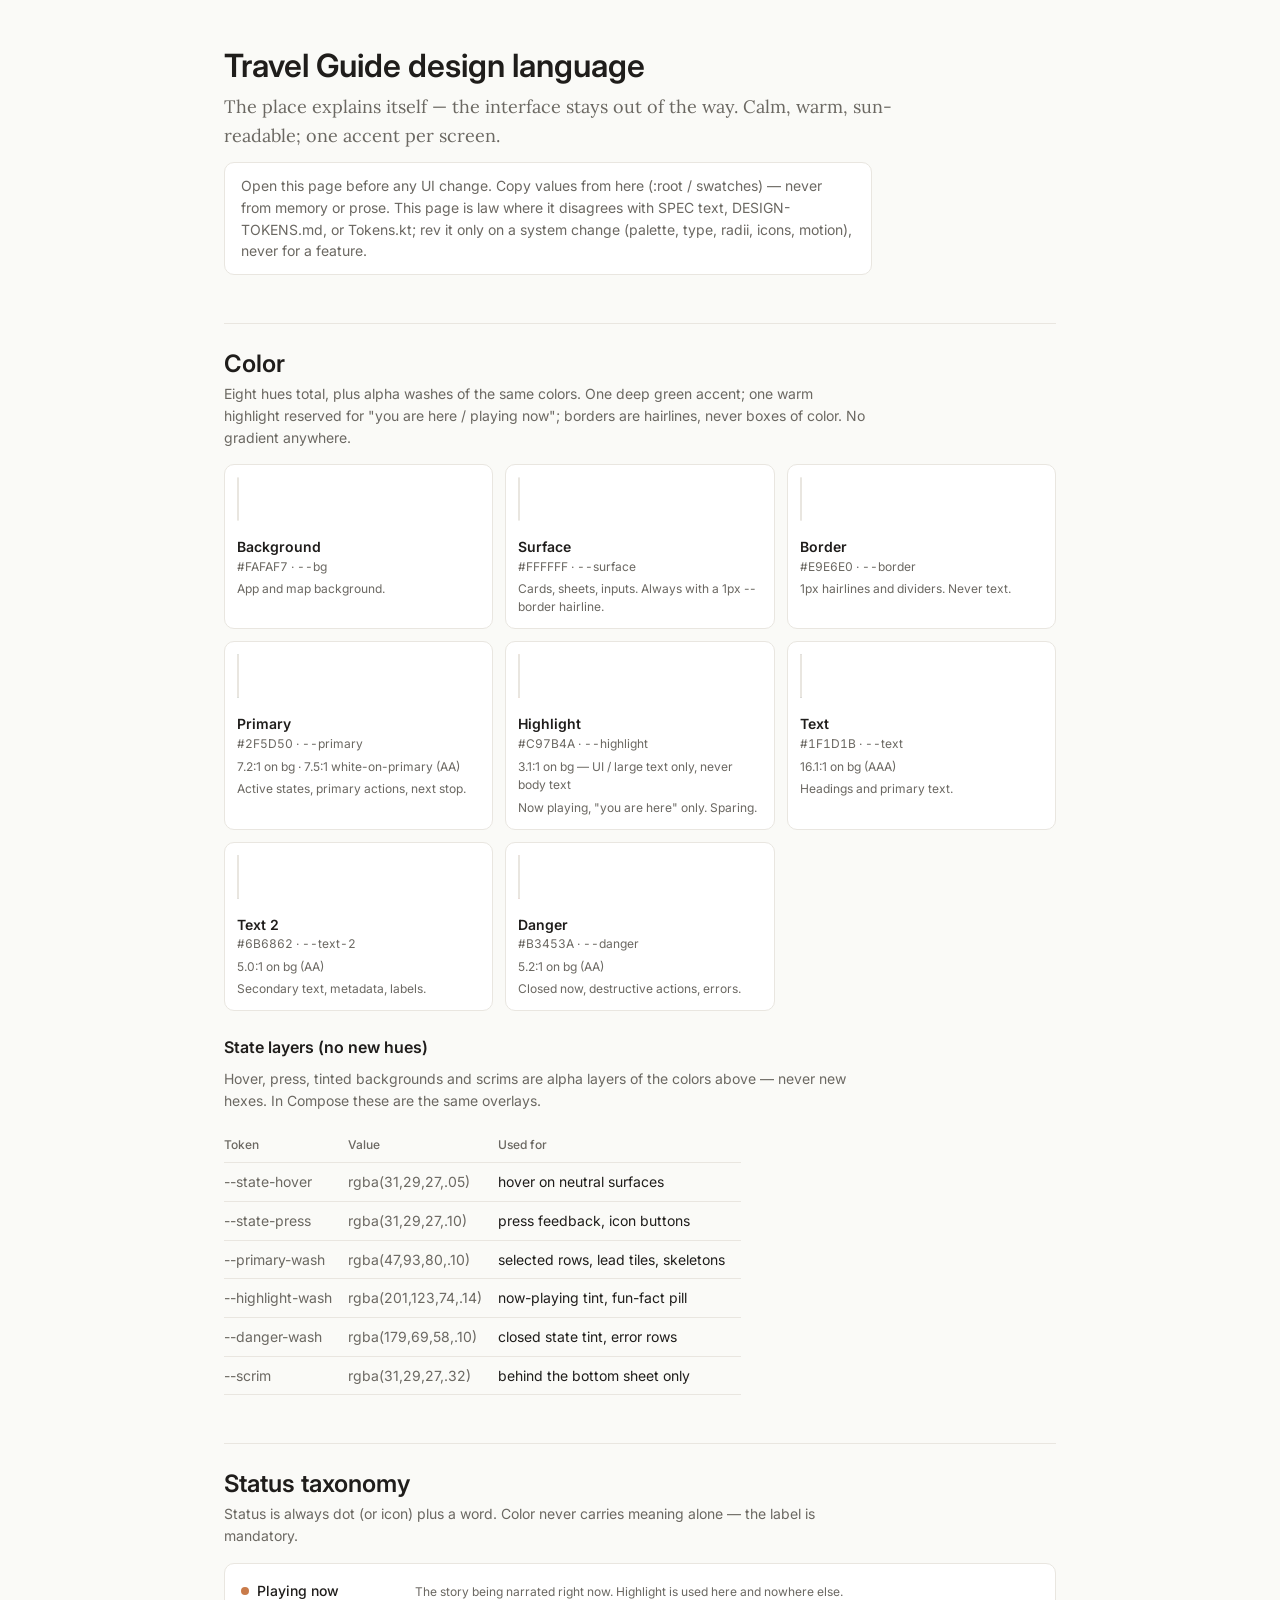
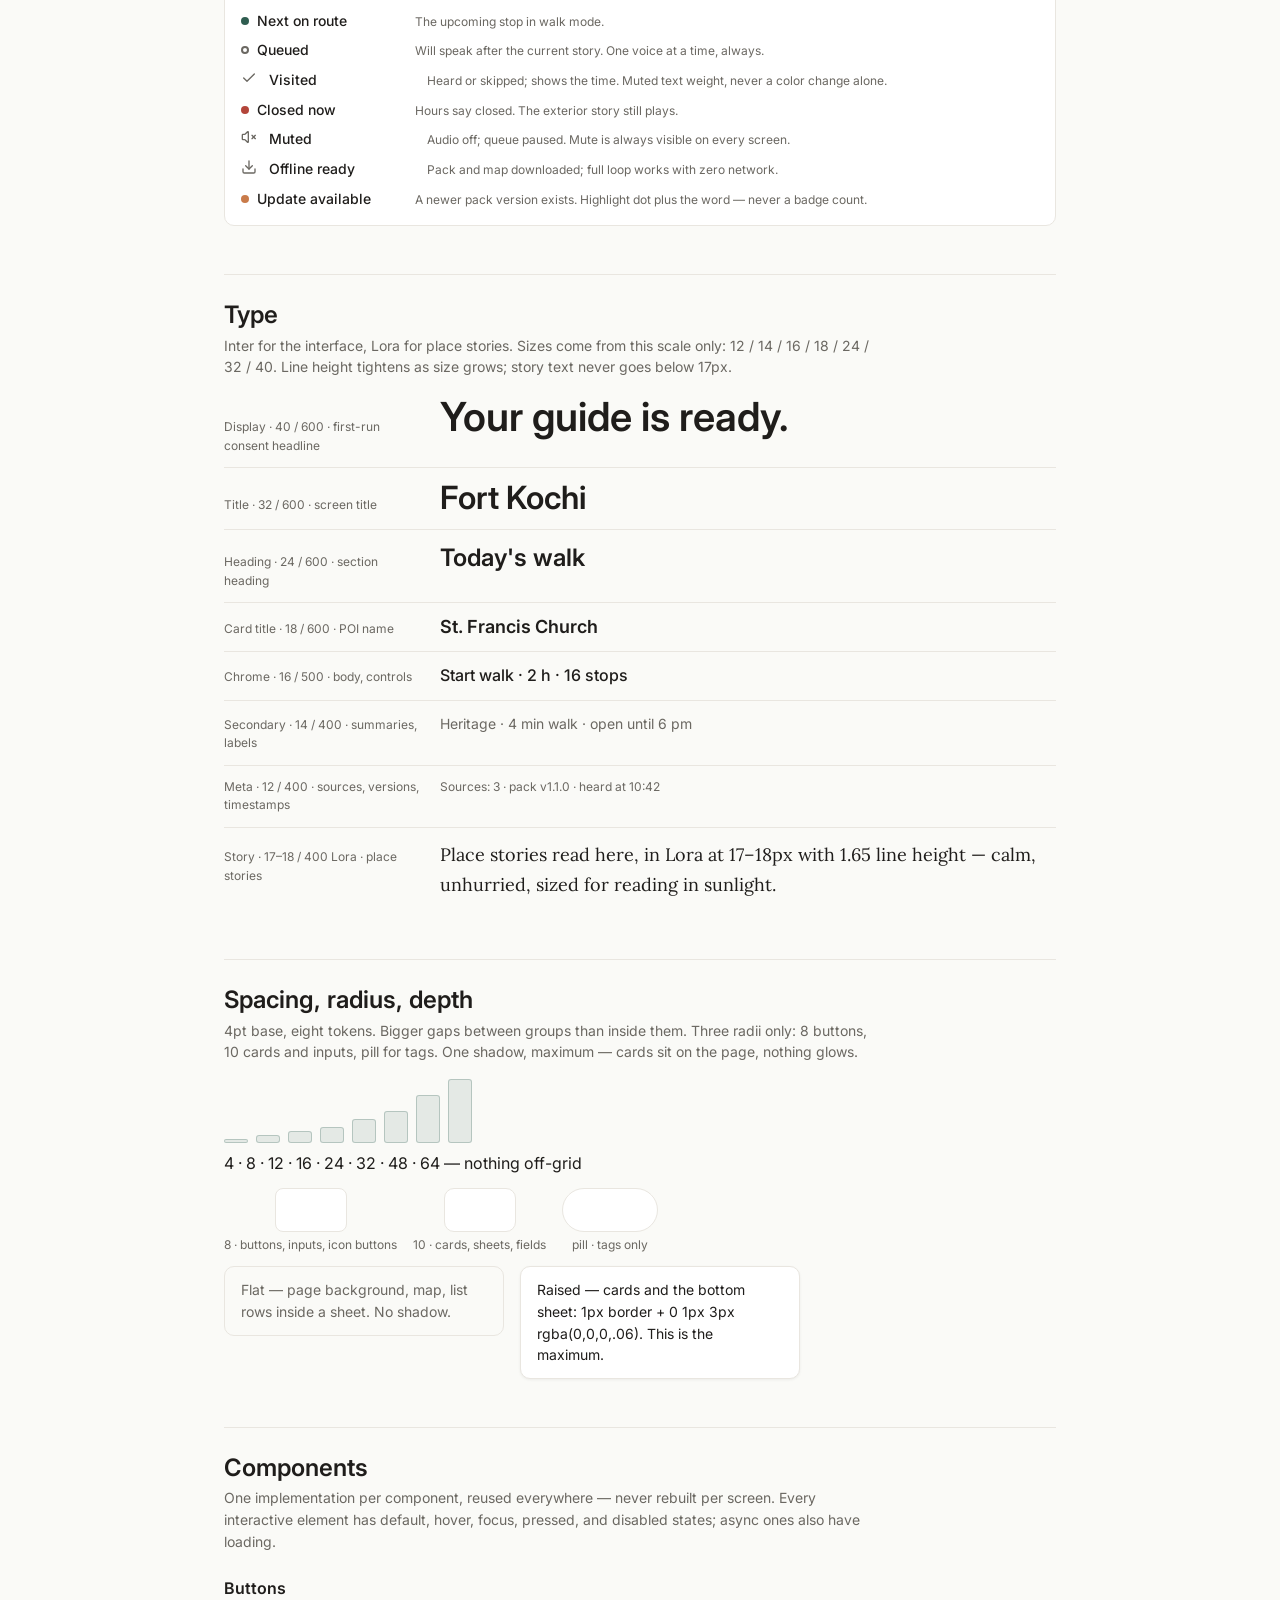
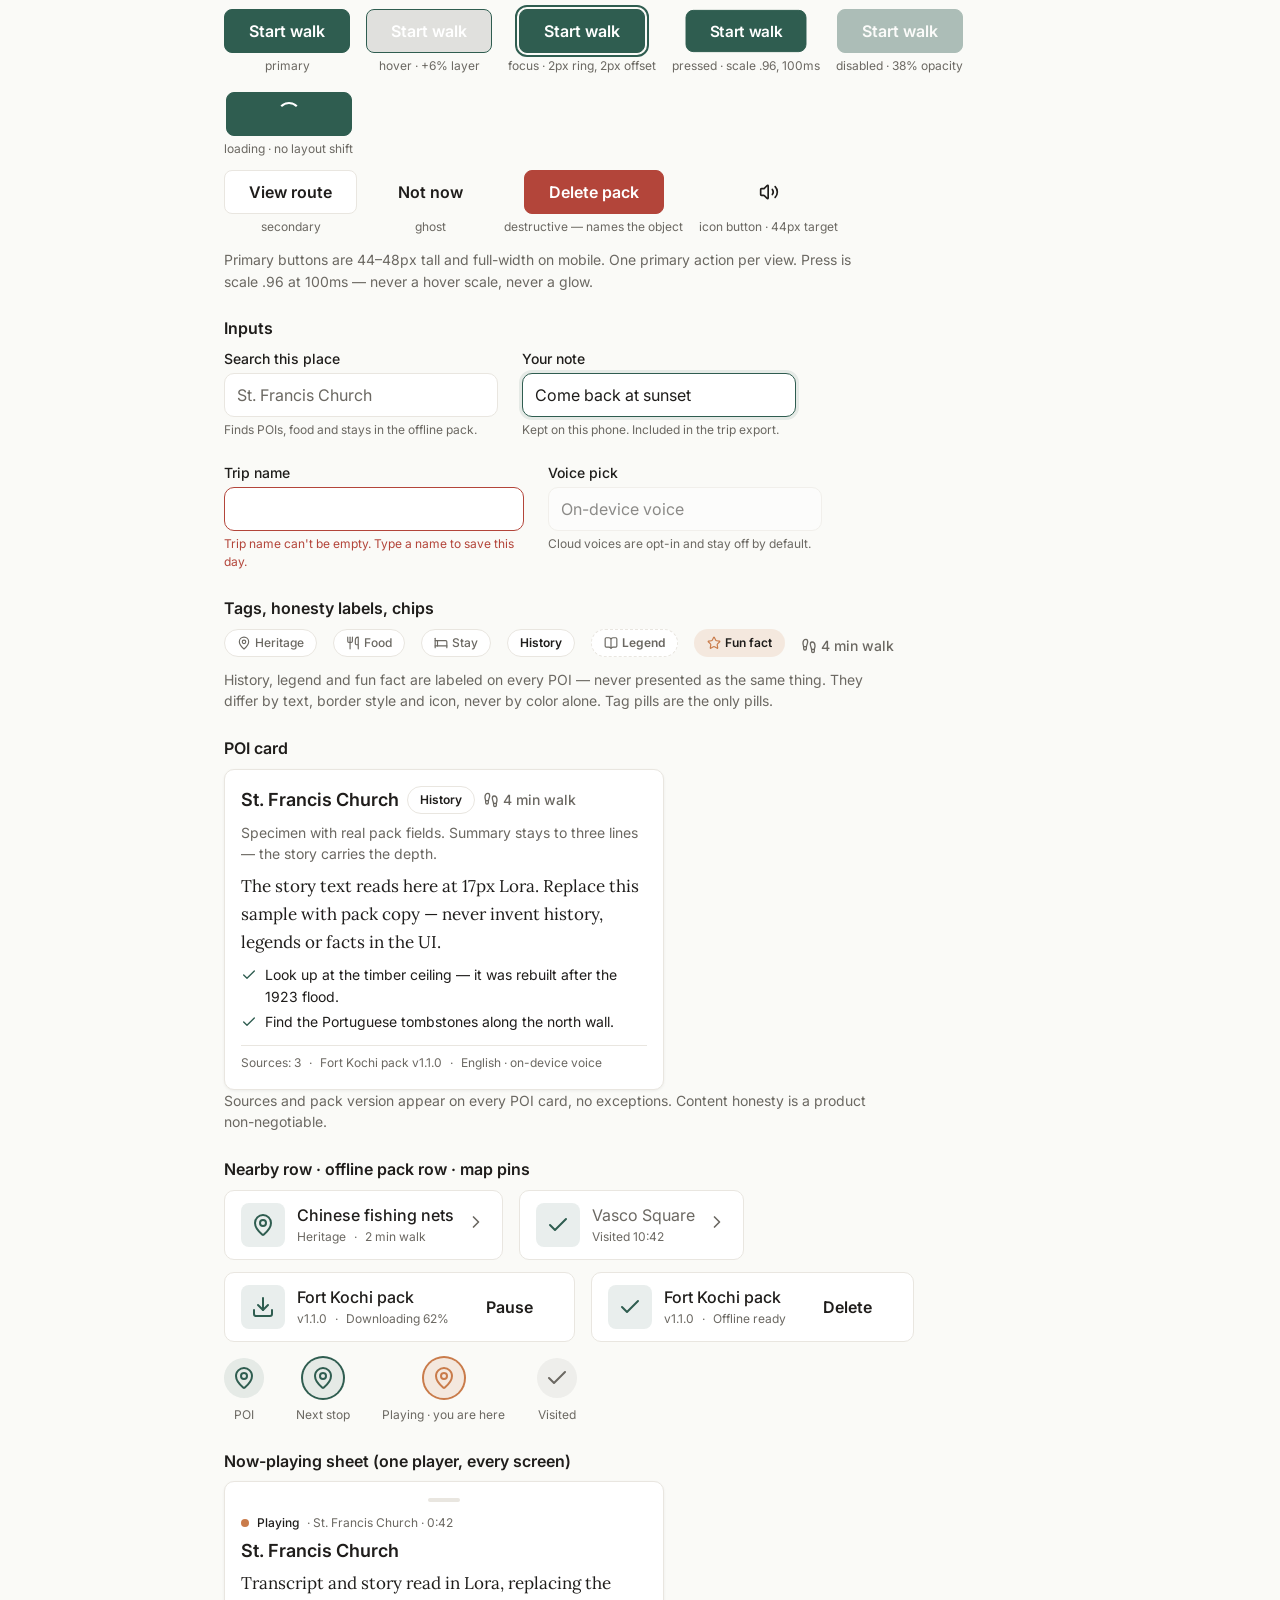
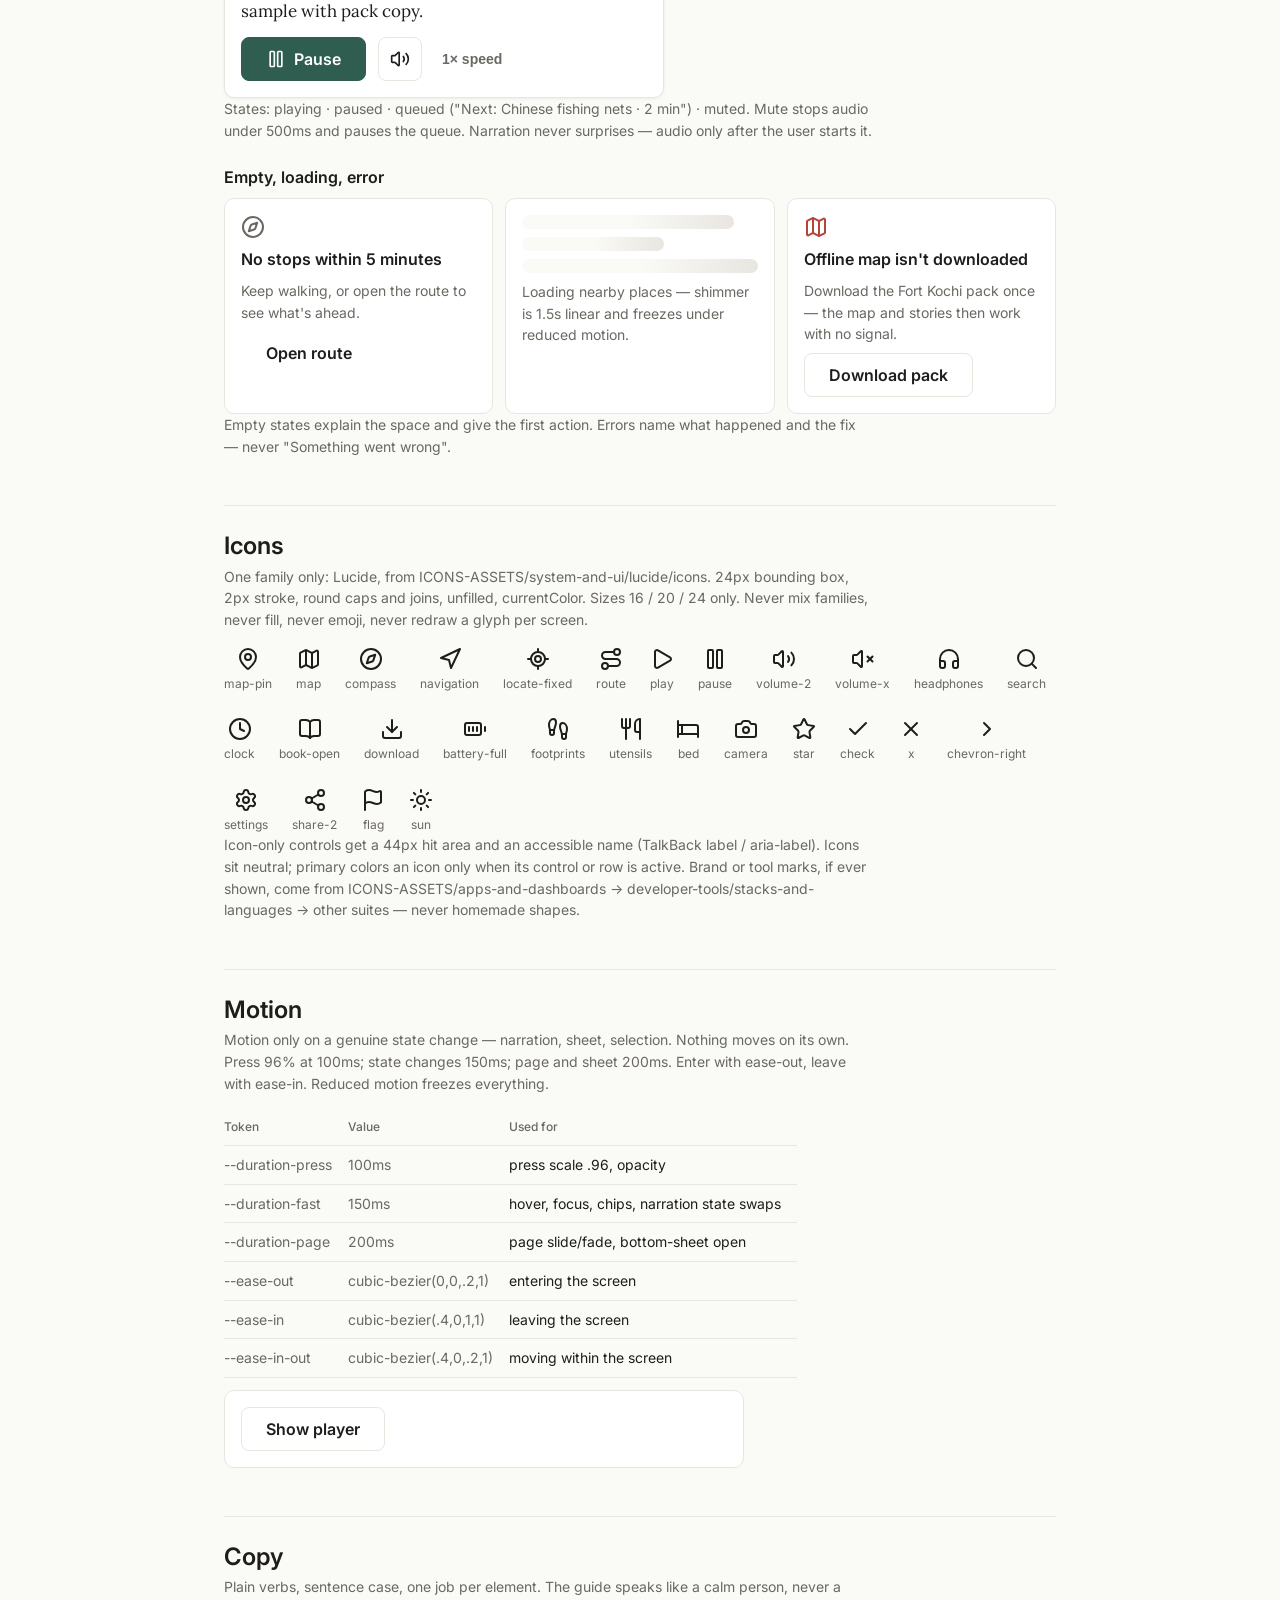
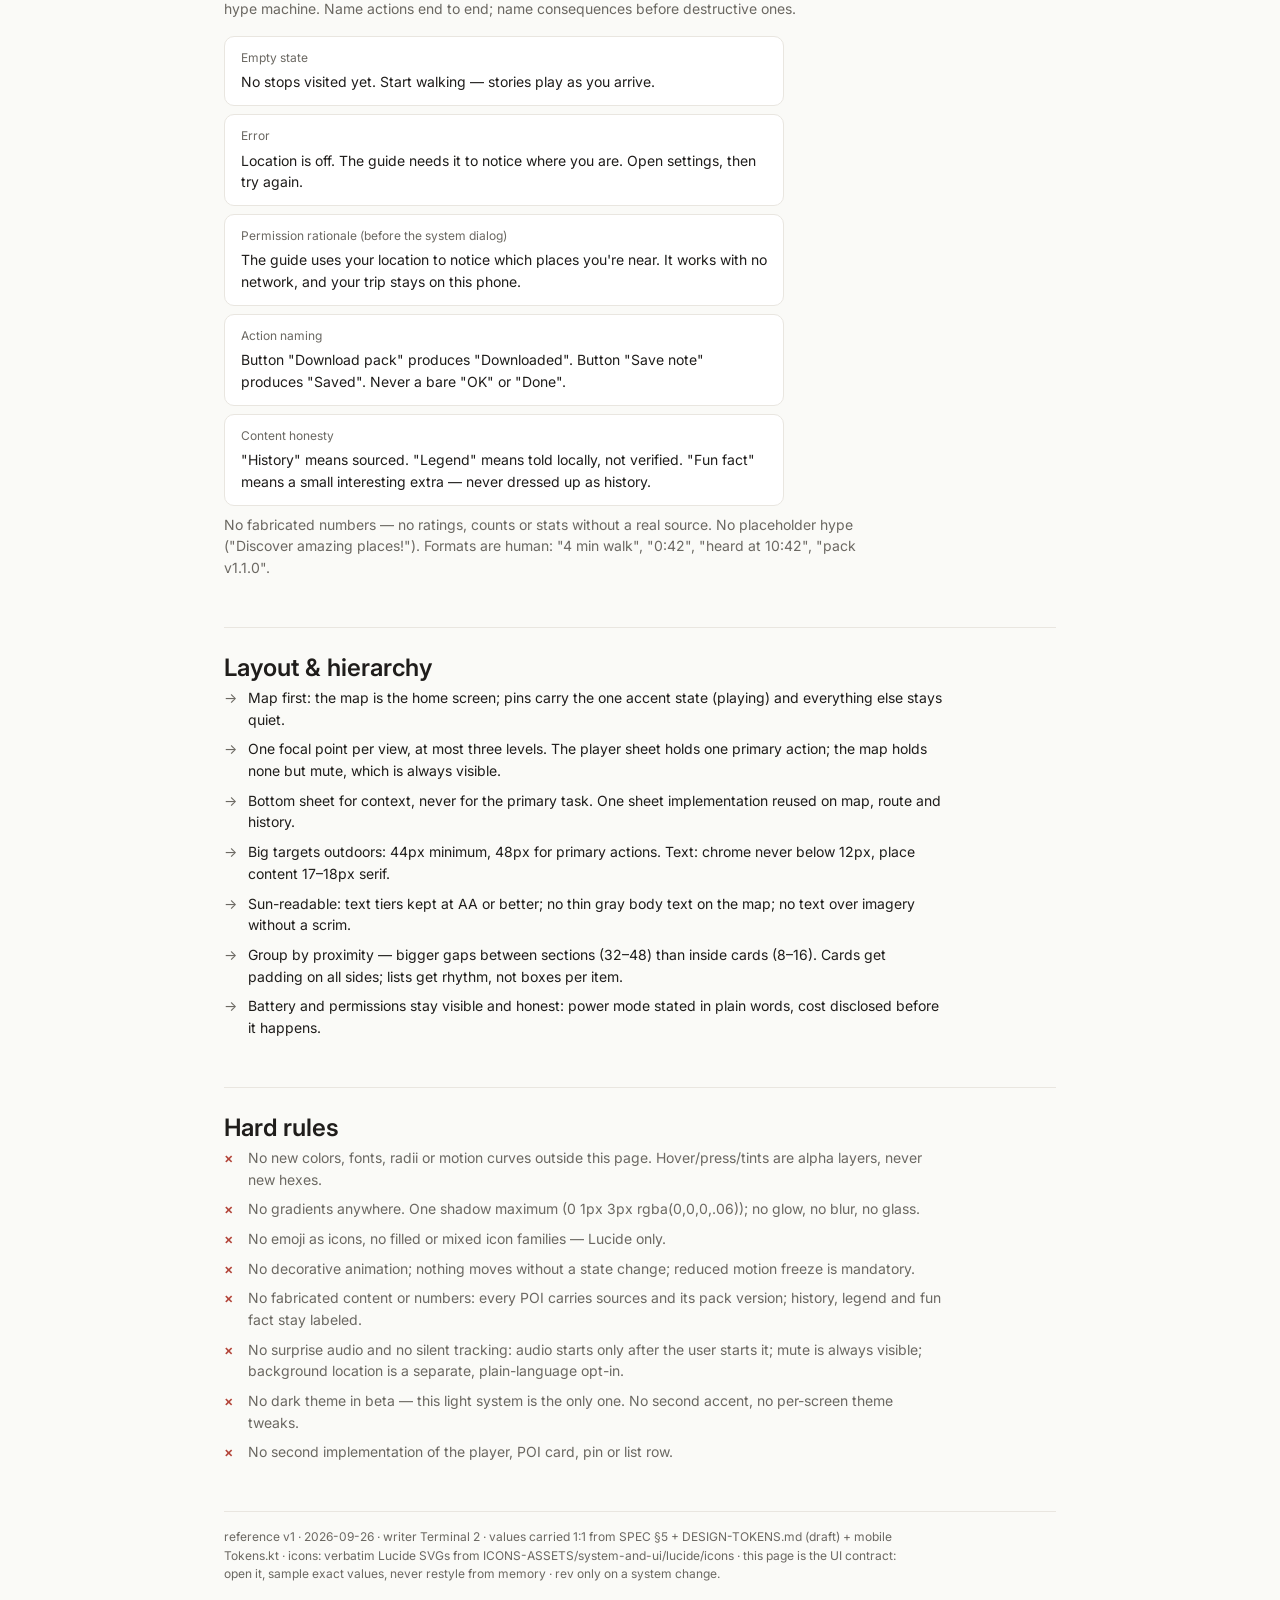
==== design-reference/reference.html @ 9c8193e1 "feat: standalone repo — build wired, MapLibre crash fixed, engine→UI wiring Moved out of PROJECT-PLA" ====
<!DOCTYPE html>
<html lang="en">
<head>
  <meta charset="UTF-8" />
  <meta name="viewport" content="width=device-width, initial-scale=1.0" />
  <title>Travel Guide — design language reference</title>
  <link rel="preconnect" href="https://fonts.googleapis.com" />
  <link rel="preconnect" href="https://fonts.gstatic.com" crossorigin />
  <link href="https://fonts.googleapis.com/css2?family=Inter:wght@400;500;600&family=Lora:wght@400;500&display=swap" rel="stylesheet" />
  <style>
    :root {
      /* Color — the only hues in the product */
      --bg: #FAFAF7;
      --surface: #FFFFFF;
      --border: #E9E6E0;
      --primary: #2F5D50;
      --highlight: #C97B4A;
      --text: #1F1D1B;
      --text-2: #6B6862;
      --danger: #B3453A;

      /* Alpha state layers — no new hues, ever */
      --primary-wash: rgba(47, 93, 80, 0.10);
      --highlight-wash: rgba(201, 123, 74, 0.14);
      --danger-wash: rgba(179, 69, 58, 0.10);
      --state-hover: rgba(31, 29, 27, 0.05);
      --state-press: rgba(31, 29, 27, 0.10);
      --scrim: rgba(31, 29, 27, 0.32);
      --focus: #2F5D50;

      /* Radius — three values only */
      --radius-button: 8px;
      --radius-card: 10px;
      --radius-pill: 999px;

      /* Depth — one shadow, maximum */
      --shadow-card: 0 1px 3px rgba(0, 0, 0, 0.06);

      /* Spacing — 4pt base */
      --space-1: 4px;
      --space-2: 8px;
      --space-3: 12px;
      --space-4: 16px;
      --space-5: 24px;
      --space-6: 32px;
      --space-7: 48px;
      --space-8: 64px;

      /* Motion */
      --duration-press: 100ms;
      --duration-fast: 150ms;
      --duration-page: 200ms;
      --ease-out: cubic-bezier(0, 0, 0.2, 1);
      --ease-in: cubic-bezier(0.4, 0, 1, 1);
      --ease-in-out: cubic-bezier(0.4, 0, 0.2, 1);

      /* Type */
      --font-sans: 'Inter', -apple-system, BlinkMacSystemFont, 'Segoe UI', Roboto, sans-serif;
      --font-serif: 'Lora', 'Source Serif 4', Georgia, serif;
    }

    * { box-sizing: border-box; margin: 0; padding: 0; }

    html { -webkit-font-smoothing: antialiased; text-rendering: optimizeLegibility; }

    body {
      background: var(--bg);
      color: var(--text);
      font-family: var(--font-sans);
      font-size: 16px;
      line-height: 1.55;
    }

    .sheet { max-width: 880px; margin: 0 auto; padding: var(--space-7) var(--space-5) var(--space-8); }

    header.sheet-head { margin-bottom: var(--space-7); }
    header.sheet-head h1 { font-size: 32px; font-weight: 600; line-height: 1.15; margin-bottom: var(--space-2); }
    header.sheet-head .lede { font-family: var(--font-serif); font-size: 18px; line-height: 1.6; color: var(--text-2); max-width: 62ch; margin-bottom: var(--space-3); }
    header.sheet-head .how { font-size: 14px; color: var(--text-2); max-width: 72ch; background: var(--surface); border: 1px solid var(--border); border-radius: var(--radius-card); padding: var(--space-3) var(--space-4); }

    section { margin-bottom: var(--space-7); padding-top: var(--space-5); border-top: 1px solid var(--border); }
    section > h2 { font-size: 24px; font-weight: 600; line-height: 1.3; margin-bottom: var(--space-1); }
    section > p.rule { color: var(--text-2); font-size: 14px; margin-bottom: var(--space-4); max-width: 72ch; }
    section > h3 { font-size: 16px; font-weight: 600; margin: var(--space-5) 0 var(--space-2); }

    .swatches { display: grid; grid-template-columns: repeat(auto-fill, minmax(200px, 1fr)); gap: var(--space-3); }
    .swatch { background: var(--surface); border: 1px solid var(--border); border-radius: var(--radius-card); padding: var(--space-3); }
    .swatch .chip { height: 44px; border-radius: var(--radius-button); margin-bottom: var(--space-2); border: 1px solid var(--border); }
    .swatch .name { font-size: 14px; font-weight: 600; }
    .swatch .hex { font-size: 12px; color: var(--text-2); font-variant-numeric: tabular-nums; }
    .swatch .use { font-size: 12px; color: var(--text-2); line-height: 1.5; margin-top: var(--space-1); }
    .swatch .contrast { font-size: 12px; color: var(--text-2); margin-top: var(--space-1); }

    .taxonomy { display: flex; flex-direction: column; gap: var(--space-2); background: var(--surface); border: 1px solid var(--border); border-radius: var(--radius-card); padding: var(--space-4); }
    .tax { display: flex; align-items: baseline; gap: var(--space-2); font-size: 14px; }
    .tax .label { font-weight: 500; min-width: 150px; }
    .tax .meaning { color: var(--text-2); font-size: 12px; }
    .dot { display: inline-block; width: 8px; height: 8px; border-radius: var(--radius-pill); flex: none; transform: translateY(-1px); }
    .dot.primary { background: var(--primary); }
    .dot.highlight { background: var(--highlight); }
    .dot.muted { background: var(--text-2); }
    .dot.danger { background: var(--danger); }
    .dot.ring { background: transparent; border: 2px solid var(--text-2); width: 8px; height: 8px; }
    .tax .icon { color: var(--text-2); align-self: center; }

    .type-ladder { display: flex; flex-direction: column; gap: var(--space-3); }
    .type-row { display: flex; gap: var(--space-4); align-items: baseline; border-bottom: 1px solid var(--border); padding-bottom: var(--space-3); }
    .type-row:last-child { border-bottom: none; }
    .type-row .tag { font-size: 12px; color: var(--text-2); width: 200px; flex-shrink: 0; }
    .type-row .sample { min-width: 0; }
    .t-40 { font-size: 40px; font-weight: 600; line-height: 1.15; }
    .t-32 { font-size: 32px; font-weight: 600; line-height: 1.15; }
    .t-24 { font-size: 24px; font-weight: 600; line-height: 1.3; }
    .t-18 { font-size: 18px; font-weight: 600; line-height: 1.35; }
    .t-16 { font-size: 16px; font-weight: 500; line-height: 1.45; }
    .t-14 { font-size: 14px; line-height: 1.5; color: var(--text-2); }
    .t-12 { font-size: 12px; line-height: 1.5; color: var(--text-2); }
    .t-story { font-family: var(--font-serif); font-size: 18px; line-height: 1.65; max-width: 60ch; }

    .scale-bar { display: flex; gap: var(--space-2); align-items: flex-end; flex-wrap: wrap; margin-bottom: var(--space-2); }
    .scale-bar .bar { width: 24px; background: var(--primary-wash); border: 1px solid rgba(47, 93, 80, 0.25); border-radius: 3px; }
    .scale-bar .cap { font-size: 12px; color: var(--text-2); }
    .radius-row { display: flex; gap: var(--space-4); flex-wrap: wrap; margin-top: var(--space-3); }
    .radius-demo { display: flex; flex-direction: column; gap: var(--space-1); align-items: center; }
    .radius-demo .box { width: 72px; height: 44px; background: var(--surface); border: 1px solid var(--border); }
    .radius-demo .cap { font-size: 12px; color: var(--text-2); }
    .elev-demo { margin-top: var(--space-3); display: flex; gap: var(--space-4); flex-wrap: wrap; align-items: flex-start; }
    .elev-card { background: var(--surface); border: 1px solid var(--border); border-radius: var(--radius-card); box-shadow: var(--shadow-card); padding: var(--space-3) var(--space-4); font-size: 14px; max-width: 280px; }
    .elev-flat { background: var(--bg); border: 1px solid var(--border); border-radius: var(--radius-card); padding: var(--space-3) var(--space-4); font-size: 14px; max-width: 280px; color: var(--text-2); }

    .state-row { display: flex; flex-wrap: wrap; gap: var(--space-4); align-items: flex-end; margin-bottom: var(--space-3); }
    .state { display: flex; flex-direction: column; gap: var(--space-1); align-items: center; }
    .state .tag { font-size: 12px; color: var(--text-2); }

    .btn {
      display: inline-flex; align-items: center; justify-content: center; gap: var(--space-2);
      min-height: 44px; padding: 0 var(--space-5);
      font-family: var(--font-sans); font-size: 16px; font-weight: 600; line-height: 1;
      color: var(--text); background: var(--surface); border: 1px solid var(--border);
      border-radius: var(--radius-button); cursor: pointer; text-decoration: none;
      transition: background-color var(--duration-fast) var(--ease-out), box-shadow var(--duration-fast) var(--ease-out), transform var(--duration-press) var(--ease-out), opacity var(--duration-fast) var(--ease-out);
    }
    .btn:hover { background: var(--state-hover); }
    .btn:active { transform: scale(0.96); }
    .btn:focus-visible { outline: 2px solid var(--focus); outline-offset: 2px; }
    .btn.primary { background: var(--primary); border-color: var(--primary); color: #FFFFFF; }
    .btn.primary:hover { background: var(--primary); box-shadow: inset 0 0 0 999px rgba(0, 0, 0, 0.06); }
    .btn.danger { background: var(--danger); border-color: var(--danger); color: #FFFFFF; }
    .btn.danger:hover { background: var(--danger); box-shadow: inset 0 0 0 999px rgba(0, 0, 0, 0.06); }
    .btn.ghost { background: transparent; border-color: transparent; color: var(--text); }
    .btn.is-hover { background: var(--state-hover); }
    .btn.primary.is-hover, .btn.danger.is-hover { box-shadow: inset 0 0 0 999px rgba(0, 0, 0, 0.06); }
    .btn.is-pressed { transform: scale(0.96); }
    .btn.is-focus { outline: 2px solid var(--focus); outline-offset: 2px; }
    .btn.is-disabled { opacity: 0.38; cursor: not-allowed; }
    .btn.loading { color: transparent; position: relative; pointer-events: none; }
    .btn.loading::after { content: ""; position: absolute; width: 20px; height: 20px; border: 2px solid transparent; border-top-color: currentColor; border-radius: 50%; animation: spin 0.8s linear infinite; color: #FFFFFF; }
    .btn.secondary.loading::after { color: var(--primary); }
    .icon-btn {
      width: 44px; height: 44px; display: inline-flex; align-items: center; justify-content: center;
      background: var(--surface); border: 1px solid var(--border); border-radius: var(--radius-button);
      color: var(--text); cursor: pointer;
      transition: background-color var(--duration-fast) var(--ease-out), transform var(--duration-press) var(--ease-out);
    }
    .icon-btn:hover { background: var(--state-hover); }
    .icon-btn:active { transform: scale(0.96); }
    .icon-btn:focus-visible { outline: 2px solid var(--focus); outline-offset: 2px; }
    .icon-btn.plain { border-color: transparent; background: transparent; }
    .icon-btn.plain:hover { background: var(--state-hover); }

    .icon { width: 20px; height: 20px; fill: none; stroke: currentColor; stroke-width: 2; stroke-linecap: round; stroke-linejoin: round; flex: none; }
    .icon-16 { width: 16px; height: 16px; }
    .icon-24 { width: 24px; height: 24px; }

    .fields { display: flex; flex-wrap: wrap; gap: var(--space-5); }
    .field { display: flex; flex-direction: column; gap: var(--space-1); max-width: 300px; }
    .field label { font-size: 14px; font-weight: 500; line-height: 1.4; }
    .field input {
      min-height: 44px; padding: 0 var(--space-3);
      font-family: var(--font-sans); font-size: 16px; color: var(--text);
      background: var(--surface); border: 1px solid var(--border); border-radius: var(--radius-card);
      transition: border-color var(--duration-fast) var(--ease-out), box-shadow var(--duration-fast) var(--ease-out);
    }
    .field input::placeholder { color: var(--text-2); }
    .field input:focus-visible, .field.is-focus input { border-color: var(--primary); box-shadow: 0 0 0 3px var(--primary-wash); outline: none; }
    .field .help { font-size: 12px; color: var(--text-2); }
    .field.is-error input { border-color: var(--danger); }
    .field.is-error .help { color: var(--danger); }
    .field.is-disabled input { opacity: 0.5; }

    .pill {
      display: inline-flex; align-items: center; gap: var(--space-1);
      min-height: 28px; padding: var(--space-1) var(--space-3);
      font-size: 12px; font-weight: 600; line-height: 1;
      color: var(--text); background: var(--surface);
      border: 1px solid var(--border); border-radius: var(--radius-pill);
    }
    .pill .icon { width: 14px; height: 14px; }
    .pill.legend { border-style: dashed; color: var(--text-2); }
    .pill.fact { background: var(--highlight-wash); border-color: transparent; }
    .pill.fact .icon { color: var(--highlight); }
    .pill.cat { font-weight: 500; color: var(--text-2); }
    .pill.status { border-color: transparent; background: var(--bg); }

    .chip { display: inline-flex; align-items: center; gap: var(--space-1); font-size: 14px; font-weight: 500; color: var(--text-2); }
    .chip .icon { color: var(--text-2); }

    .poi-card { background: var(--surface); border: 1px solid var(--border); border-radius: var(--radius-card); box-shadow: var(--shadow-card); padding: var(--space-4); max-width: 440px; }
    .poi-card .head { display: flex; flex-wrap: wrap; align-items: center; gap: var(--space-2); margin-bottom: var(--space-2); }
    .poi-card h4 { font-size: 18px; font-weight: 600; line-height: 1.35; }
    .poi-card .summary { font-size: 14px; line-height: 1.5; color: var(--text-2); margin-bottom: var(--space-2); }
    .poi-card .story { font-family: var(--font-serif); font-size: 17px; line-height: 1.65; margin-bottom: var(--space-2); }
    .poi-card .see { list-style: none; display: flex; flex-direction: column; gap: var(--space-1); margin-bottom: var(--space-3); }
    .poi-card .see li { display: flex; gap: var(--space-2); font-size: 14px; align-items: baseline; }
    .poi-card .see .icon { color: var(--primary); align-self: flex-start; transform: translateY(3px); }
    .poi-card .sources { display: flex; flex-wrap: wrap; gap: var(--space-2); align-items: center; font-size: 12px; color: var(--text-2); border-top: 1px solid var(--border); padding-top: var(--space-2); }

    .row { display: flex; align-items: center; gap: var(--space-3); background: var(--surface); border: 1px solid var(--border); border-radius: var(--radius-card); padding: var(--space-3) var(--space-4); max-width: 440px; }
    .row .lead { width: 44px; height: 44px; border-radius: var(--radius-button); background: var(--primary-wash); color: var(--primary); display: flex; align-items: center; justify-content: center; flex: none; }
    .row .grow { flex: 1; min-width: 0; }
    .row .name { font-size: 16px; font-weight: 500; }
    .row .meta { font-size: 12px; color: var(--text-2); display: flex; gap: var(--space-2); align-items: center; }
    .row .trail { color: var(--text-2); }
    .row.visited .name { color: var(--text-2); font-weight: 400; }

    .progress { height: 6px; border-radius: var(--radius-pill); background: var(--primary-wash); overflow: hidden; margin-top: var(--space-2); }
    .progress span { display: block; height: 100%; width: 62%; background: var(--primary); border-radius: var(--radius-pill); }

    .pins { display: flex; gap: var(--space-6); flex-wrap: wrap; }
    .pin-state { display: flex; flex-direction: column; gap: var(--space-2); align-items: center; }
    .pin-state .dot-wrap { width: 40px; height: 40px; border-radius: 50%; display: flex; align-items: center; justify-content: center; }
    .pin-state .cap { font-size: 12px; color: var(--text-2); }
    .pin-state.default .dot-wrap { color: var(--primary); background: var(--primary-wash); }
    .pin-state.next .dot-wrap { color: var(--primary); background: var(--primary-wash); box-shadow: 0 0 0 2px var(--primary); }
    .pin-state.playing .dot-wrap { color: var(--highlight); background: var(--highlight-wash); box-shadow: 0 0 0 2px var(--highlight); }
    .pin-state.visited .dot-wrap { color: var(--text-2); background: var(--state-hover); }

    .player { background: var(--surface); border: 1px solid var(--border); border-radius: var(--radius-card); box-shadow: var(--shadow-card); padding: var(--space-4); max-width: 440px; }
    .player .grabber { width: 32px; height: 4px; border-radius: var(--radius-pill); background: var(--border); margin: 0 auto var(--space-3); }
    .player .state-line { display: flex; align-items: center; gap: var(--space-2); font-size: 12px; color: var(--text-2); margin-bottom: var(--space-1); }
    .player .state-line .label { color: var(--text); font-weight: 500; }
    .player h4 { font-size: 18px; font-weight: 600; margin-bottom: var(--space-1); }
    .player .now { font-family: var(--font-serif); font-size: 17px; line-height: 1.65; color: var(--text); margin-bottom: var(--space-3); }
    .player .controls { display: flex; align-items: center; gap: var(--space-3); }
    .player .speed { font-size: 14px; font-weight: 600; color: var(--text-2); background: none; border: none; cursor: pointer; padding: var(--space-2); min-height: 44px; border-radius: var(--radius-button); }
    .player .speed:hover { background: var(--state-hover); }
    .player .speed:focus-visible { outline: 2px solid var(--focus); outline-offset: 2px; }

    .trio { display: grid; grid-template-columns: repeat(auto-fit, minmax(220px, 1fr)); gap: var(--space-3); }
    .state-card { background: var(--surface); border: 1px solid var(--border); border-radius: var(--radius-card); padding: var(--space-4); display: flex; flex-direction: column; gap: var(--space-2); align-items: flex-start; }
    .state-card .icon-24 { color: var(--text-2); }
    .state-card.error .icon-24 { color: var(--danger); }
    .state-card h4 { font-size: 16px; font-weight: 600; }
    .state-card p { font-size: 14px; color: var(--text-2); }
    .skeleton { width: 100%; display: flex; flex-direction: column; gap: var(--space-2); }
    .skeleton .bar { height: 14px; border-radius: var(--radius-pill); background: linear-gradient(90deg, var(--bg) 25%, var(--border) 50%, var(--bg) 75%); background-size: 200% 100%; animation: shimmer 1.5s linear infinite; }
    .skeleton .bar.w60 { width: 60%; }
    .skeleton .bar.w90 { width: 90%; }

    .icon-index { display: flex; flex-wrap: wrap; gap: var(--space-5); }
    .icon-index figure { display: flex; flex-direction: column; gap: var(--space-1); align-items: center; color: var(--text); }
    .icon-index figcaption { font-size: 12px; color: var(--text-2); }
    .icon-index .icon-24 { color: var(--text); }

    .motion-demo { background: var(--surface); border: 1px solid var(--border); border-radius: var(--radius-card); padding: var(--space-4); max-width: 520px; }
    .motion-panel { display: grid; grid-template-rows: 0fr; opacity: 0; transition: grid-template-rows var(--duration-page) var(--ease-out), opacity var(--duration-page) var(--ease-out); }
    .motion-panel.open { grid-template-rows: 1fr; opacity: 1; }
    .motion-panel > div { overflow: hidden; }
    .motion-panel .inner { padding-top: var(--space-3); }

    .copy-block { background: var(--surface); border: 1px solid var(--border); border-radius: var(--radius-card); padding: var(--space-3) var(--space-4); margin-bottom: var(--space-2); max-width: 560px; }
    .copy-block .label { font-size: 12px; color: var(--text-2); margin-bottom: var(--space-1); }
    .copy-block .line { font-size: 14px; }
    .copy-block .bad { color: var(--danger); text-decoration: line-through; }
    .copy-block .good { color: var(--text); }

    ul.donts { list-style: none; display: flex; flex-direction: column; gap: var(--space-2); max-width: 72ch; }
    ul.donts li { font-size: 14px; color: var(--text-2); padding-left: var(--space-5); position: relative; }
    ul.donts li::before { content: "\00d7"; position: absolute; left: 0; color: var(--danger); font-weight: 600; }
    ul.rules { list-style: none; display: flex; flex-direction: column; gap: var(--space-2); max-width: 72ch; }
    ul.rules li { font-size: 14px; padding-left: var(--space-5); position: relative; }
    ul.rules li::before { content: "\2192"; position: absolute; left: 0; color: var(--text-2); }

    table.tokens { border-collapse: collapse; font-size: 14px; margin-top: var(--space-2); }
    table.tokens th, table.tokens td { text-align: left; padding: var(--space-2) var(--space-4) var(--space-2) 0; border-bottom: 1px solid var(--border); }
    table.tokens th { font-size: 12px; color: var(--text-2); font-weight: 500; }
    table.tokens td code { font-family: inherit; color: var(--text-2); }

    footer { margin-top: var(--space-7); padding-top: var(--space-4); border-top: 1px solid var(--border); }
    footer p { font-size: 12px; color: var(--text-2); max-width: 84ch; }

    @keyframes spin { to { transform: rotate(360deg); } }
    @keyframes shimmer { from { background-position: -200% 0; } to { background-position: 200% 0; } }

    @media (max-width: 640px) {
      .sheet { padding: var(--space-5) var(--space-4) var(--space-7); }
      header.sheet-head h1 { font-size: 24px; }
      .type-row { flex-direction: column; gap: var(--space-1); }
      .type-row .tag { width: auto; }
      .tax .label { min-width: 0; }
      .tax { flex-wrap: wrap; }
    }

    @media (prefers-reduced-motion: reduce) {
      *, *::before, *::after { animation-duration: 0.01ms !important; animation-iteration-count: 1 !important; transition-duration: 0.01ms !important; }
    }
  </style>
</head>
<body>
  <div class="sheet">
    <header class="sheet-head">
      <h1>Travel Guide design language</h1>
      <p class="lede">The place explains itself — the interface stays out of the way. Calm, warm, sun-readable; one accent per screen.</p>
      <p class="how">Open this page before any UI change. Copy values from here (:root / swatches) — never from memory or prose. This page is law where it disagrees with SPEC text, DESIGN-TOKENS.md, or Tokens.kt; rev it only on a system change (palette, type, radii, icons, motion), never for a feature.</p>
    </header>

    <section>
      <h2>Color</h2>
      <p class="rule">Eight hues total, plus alpha washes of the same colors. One deep green accent; one warm highlight reserved for "you are here / playing now"; borders are hairlines, never boxes of color. No gradient anywhere.</p>
      <div class="swatches">
        <div class="swatch"><div class="chip" style="background:#FAFAF7"></div><div class="name">Background</div><div class="hex">#FAFAF7 · --bg</div><div class="use">App and map background.</div></div>
        <div class="swatch"><div class="chip" style="background:#FFFFFF"></div><div class="name">Surface</div><div class="hex">#FFFFFF · --surface</div><div class="use">Cards, sheets, inputs. Always with a 1px --border hairline.</div></div>
        <div class="swatch"><div class="chip" style="background:#E9E6E0"></div><div class="name">Border</div><div class="hex">#E9E6E0 · --border</div><div class="use">1px hairlines and dividers. Never text.</div></div>
        <div class="swatch"><div class="chip" style="background:#2F5D50"></div><div class="name">Primary</div><div class="hex">#2F5D50 · --primary</div><div class="contrast">7.2:1 on bg · 7.5:1 white-on-primary (AA)</div><div class="use">Active states, primary actions, next stop.</div></div>
        <div class="swatch"><div class="chip" style="background:#C97B4A"></div><div class="name">Highlight</div><div class="hex">#C97B4A · --highlight</div><div class="contrast">3.1:1 on bg — UI / large text only, never body text</div><div class="use">Now playing, "you are here" only. Sparing.</div></div>
        <div class="swatch"><div class="chip" style="background:#1F1D1B"></div><div class="name">Text</div><div class="hex">#1F1D1B · --text</div><div class="contrast">16.1:1 on bg (AAA)</div><div class="use">Headings and primary text.</div></div>
        <div class="swatch"><div class="chip" style="background:#6B6862"></div><div class="name">Text 2</div><div class="hex">#6B6862 · --text-2</div><div class="contrast">5.0:1 on bg (AA)</div><div class="use">Secondary text, metadata, labels.</div></div>
        <div class="swatch"><div class="chip" style="background:#B3453A"></div><div class="name">Danger</div><div class="hex">#B3453A · --danger</div><div class="contrast">5.2:1 on bg (AA)</div><div class="use">Closed now, destructive actions, errors.</div></div>
      </div>
      <h3>State layers (no new hues)</h3>
      <p class="rule">Hover, press, tinted backgrounds and scrims are alpha layers of the colors above — never new hexes. In Compose these are the same overlays.</p>
      <table class="tokens">
        <tr><th>Token</th><th>Value</th><th>Used for</th></tr>
        <tr><td><code>--state-hover</code></td><td><code>rgba(31,29,27,.05)</code></td><td>hover on neutral surfaces</td></tr>
        <tr><td><code>--state-press</code></td><td><code>rgba(31,29,27,.10)</code></td><td>press feedback, icon buttons</td></tr>
        <tr><td><code>--primary-wash</code></td><td><code>rgba(47,93,80,.10)</code></td><td>selected rows, lead tiles, skeletons</td></tr>
        <tr><td><code>--highlight-wash</code></td><td><code>rgba(201,123,74,.14)</code></td><td>now-playing tint, fun-fact pill</td></tr>
        <tr><td><code>--danger-wash</code></td><td><code>rgba(179,69,58,.10)</code></td><td>closed state tint, error rows</td></tr>
        <tr><td><code>--scrim</code></td><td><code>rgba(31,29,27,.32)</code></td><td>behind the bottom sheet only</td></tr>
      </table>
    </section>

    <section>
      <h2>Status taxonomy</h2>
      <p class="rule">Status is always dot (or icon) plus a word. Color never carries meaning alone — the label is mandatory.</p>
      <div class="taxonomy">
        <div class="tax"><span class="dot highlight"></span><span class="label">Playing now</span><span class="meaning">The story being narrated right now. Highlight is used here and nowhere else.</span></div>
        <div class="tax"><span class="dot primary"></span><span class="label">Next on route</span><span class="meaning">The upcoming stop in walk mode.</span></div>
        <div class="tax"><span class="dot ring"></span><span class="label">Queued</span><span class="meaning">Will speak after the current story. One voice at a time, always.</span></div>
        <div class="tax"><span class="icon"><svg viewBox="0 0 24 24" class="icon icon-16"><use href="#i-check"/></svg></span><span class="label">Visited</span><span class="meaning">Heard or skipped; shows the time. Muted text weight, never a color change alone.</span></div>
        <div class="tax"><span class="dot danger"></span><span class="label">Closed now</span><span class="meaning">Hours say closed. The exterior story still plays.</span></div>
        <div class="tax"><span class="icon"><svg viewBox="0 0 24 24" class="icon icon-16"><use href="#i-volume-x"/></svg></span><span class="label">Muted</span><span class="meaning">Audio off; queue paused. Mute is always visible on every screen.</span></div>
        <div class="tax"><span class="icon"><svg viewBox="0 0 24 24" class="icon icon-16"><use href="#i-download"/></svg></span><span class="label">Offline ready</span><span class="meaning">Pack and map downloaded; full loop works with zero network.</span></div>
        <div class="tax"><span class="dot highlight"></span><span class="label">Update available</span><span class="meaning">A newer pack version exists. Highlight dot plus the word — never a badge count.</span></div>
      </div>
    </section>

    <section>
      <h2>Type</h2>
      <p class="rule">Inter for the interface, Lora for place stories. Sizes come from this scale only: 12 / 14 / 16 / 18 / 24 / 32 / 40. Line height tightens as size grows; story text never goes below 17px.</p>
      <div class="type-ladder">
        <div class="type-row"><span class="tag">Display · 40 / 600 · first-run consent headline</span><span class="sample t-40">Your guide is ready.</span></div>
        <div class="type-row"><span class="tag">Title · 32 / 600 · screen title</span><span class="sample t-32">Fort Kochi</span></div>
        <div class="type-row"><span class="tag">Heading · 24 / 600 · section heading</span><span class="sample t-24">Today's walk</span></div>
        <div class="type-row"><span class="tag">Card title · 18 / 600 · POI name</span><span class="sample t-18">St. Francis Church</span></div>
        <div class="type-row"><span class="tag">Chrome · 16 / 500 · body, controls</span><span class="sample t-16">Start walk · 2 h · 16 stops</span></div>
        <div class="type-row"><span class="tag">Secondary · 14 / 400 · summaries, labels</span><span class="sample t-14">Heritage · 4 min walk · open until 6 pm</span></div>
        <div class="type-row"><span class="tag">Meta · 12 / 400 · sources, versions, timestamps</span><span class="sample t-12">Sources: 3 · pack v1.1.0 · heard at 10:42</span></div>
        <div class="type-row"><span class="tag">Story · 17–18 / 400 Lora · place stories</span><span class="sample t-story">Place stories read here, in Lora at 17–18px with 1.65 line height — calm, unhurried, sized for reading in sunlight.</span></div>
      </div>
    </section>

    <section>
      <h2>Spacing, radius, depth</h2>
      <p class="rule">4pt base, eight tokens. Bigger gaps between groups than inside them. Three radii only: 8 buttons, 10 cards and inputs, pill for tags. One shadow, maximum — cards sit on the page, nothing glows.</p>
      <div class="scale-bar">
        <div class="bar" style="height:4px"></div>
        <div class="bar" style="height:8px"></div>
        <div class="bar" style="height:12px"></div>
        <div class="bar" style="height:16px"></div>
        <div class="bar" style="height:24px"></div>
        <div class="bar" style="height:32px"></div>
        <div class="bar" style="height:48px"></div>
        <div class="bar" style="height:64px"></div>
      </div>
      <span class="cap">4 · 8 · 12 · 16 · 24 · 32 · 48 · 64 — nothing off-grid</span>
      <div class="radius-row">
        <div class="radius-demo"><div class="box" style="border-radius:8px"></div><span class="cap">8 · buttons, inputs, icon buttons</span></div>
        <div class="radius-demo"><div class="box" style="border-radius:10px"></div><span class="cap">10 · cards, sheets, fields</span></div>
        <div class="radius-demo"><div class="box" style="border-radius:999px; width:96px"></div><span class="cap">pill · tags only</span></div>
      </div>
      <div class="elev-demo">
        <div class="elev-flat">Flat — page background, map, list rows inside a sheet. No shadow.</div>
        <div class="elev-card">Raised — cards and the bottom sheet: 1px border + 0 1px 3px rgba(0,0,0,.06). This is the maximum.</div>
      </div>
    </section>

    <section>
      <h2>Components</h2>
      <p class="rule">One implementation per component, reused everywhere — never rebuilt per screen. Every interactive element has default, hover, focus, pressed, and disabled states; async ones also have loading.</p>

      <h3>Buttons</h3>
      <div class="state-row">
        <div class="state"><button class="btn primary" type="button">Start walk</button><span class="tag">primary</span></div>
        <div class="state"><button class="btn primary is-hover" type="button">Start walk</button><span class="tag">hover · +6% layer</span></div>
        <div class="state"><button class="btn primary is-focus" type="button">Start walk</button><span class="tag">focus · 2px ring, 2px offset</span></div>
        <div class="state"><button class="btn primary is-pressed" type="button">Start walk</button><span class="tag">pressed · scale .96, 100ms</span></div>
        <div class="state"><button class="btn primary is-disabled" type="button" disabled>Start walk</button><span class="tag">disabled · 38% opacity</span></div>
        <div class="state"><button class="btn primary loading" type="button" aria-label="Starting walk">Start walk</button><span class="tag">loading · no layout shift</span></div>
      </div>
      <div class="state-row">
        <div class="state"><button class="btn secondary" type="button">View route</button><span class="tag">secondary</span></div>
        <div class="state"><button class="btn ghost" type="button">Not now</button><span class="tag">ghost</span></div>
        <div class="state"><button class="btn danger" type="button">Delete pack</button><span class="tag">destructive — names the object</span></div>
        <div class="state"><button class="icon-btn plain" type="button" aria-label="Mute narration"><svg viewBox="0 0 24 24" class="icon"><use href="#i-volume-2"/></svg></button><span class="tag">icon button · 44px target</span></div>
      </div>
      <p class="rule">Primary buttons are 44–48px tall and full-width on mobile. One primary action per view. Press is scale .96 at 100ms — never a hover scale, never a glow.</p>

      <h3>Inputs</h3>
      <div class="fields">
        <div class="field"><label for="ref-search">Search this place</label><input id="ref-search" type="search" placeholder="St. Francis Church" aria-describedby="ref-search-help" /><span class="help" id="ref-search-help">Finds POIs, food and stays in the offline pack.</span></div>
        <div class="field is-focus"><label for="ref-note-focus">Your note</label><input id="ref-note-focus" type="text" value="Come back at sunset" aria-describedby="ref-note-focus-help" /><span class="help" id="ref-note-focus-help">Kept on this phone. Included in the trip export.</span></div>
        <div class="field is-error"><label for="ref-note-error">Trip name</label><input id="ref-note-error" type="text" value="" aria-invalid="true" aria-describedby="ref-note-error-help" /><span class="help" id="ref-note-error-help">Trip name can't be empty. Type a name to save this day.</span></div>
        <div class="field is-disabled"><label for="ref-note-disabled">Voice pick</label><input id="ref-note-disabled" type="text" value="On-device voice" disabled aria-describedby="ref-note-disabled-help" /><span class="help" id="ref-note-disabled-help">Cloud voices are opt-in and stay off by default.</span></div>
      </div>

      <h3>Tags, honesty labels, chips</h3>
      <div class="state-row">
        <span class="pill cat"><svg viewBox="0 0 24 24" class="icon"><use href="#i-map-pin"/></svg>Heritage</span>
        <span class="pill cat"><svg viewBox="0 0 24 24" class="icon"><use href="#i-utensils"/></svg>Food</span>
        <span class="pill cat"><svg viewBox="0 0 24 24" class="icon"><use href="#i-bed"/></svg>Stay</span>
        <span class="pill">History</span>
        <span class="pill legend"><svg viewBox="0 0 24 24" class="icon"><use href="#i-book-open"/></svg>Legend</span>
        <span class="pill fact"><svg viewBox="0 0 24 24" class="icon icon-16"><use href="#i-star"/></svg>Fun fact</span>
        <span class="chip"><svg viewBox="0 0 24 24" class="icon icon-16"><use href="#i-footprints"/></svg>4 min walk</span>
      </div>
      <p class="rule">History, legend and fun fact are labeled on every POI — never presented as the same thing. They differ by text, border style and icon, never by color alone. Tag pills are the only pills.</p>

      <h3>POI card</h3>
      <div class="poi-card">
        <div class="head">
          <h4>St. Francis Church</h4>
          <span class="pill">History</span>
          <span class="chip"><svg viewBox="0 0 24 24" class="icon icon-16"><use href="#i-footprints"/></svg>4 min walk</span>
        </div>
        <p class="summary">Specimen with real pack fields. Summary stays to three lines — the story carries the depth.</p>
        <p class="story">The story text reads here at 17px Lora. Replace this sample with pack copy — never invent history, legends or facts in the UI.</p>
        <ul class="see">
          <li><svg viewBox="0 0 24 24" class="icon icon-16"><use href="#i-check"/></svg>Look up at the timber ceiling — it was rebuilt after the 1923 flood.</li>
          <li><svg viewBox="0 0 24 24" class="icon icon-16"><use href="#i-check"/></svg>Find the Portuguese tombstones along the north wall.</li>
        </ul>
        <div class="sources">
          <span>Sources: 3</span><span>·</span><span>Fort Kochi pack v1.1.0</span><span>·</span><span>English · on-device voice</span>
        </div>
      </div>
      <p class="rule">Sources and pack version appear on every POI card, no exceptions. Content honesty is a product non-negotiable.</p>

      <h3>Nearby row · offline pack row · map pins</h3>
      <div class="state-row" style="align-items:flex-start">
        <div class="row">
          <span class="lead"><svg viewBox="0 0 24 24" class="icon icon-24"><use href="#i-map-pin"/></svg></span>
          <span class="grow"><span class="name">Chinese fishing nets</span><span class="meta"><span>Heritage</span><span>·</span><span>2 min walk</span></span></span>
          <span class="trail"><svg viewBox="0 0 24 24" class="icon"><use href="#i-chevron-right"/></svg></span>
        </div>
        <div class="row visited">
          <span class="lead"><svg viewBox="0 0 24 24" class="icon icon-24"><use href="#i-check"/></svg></span>
          <span class="grow"><span class="name">Vasco Square</span><span class="meta"><span>Visited 10:42</span></span></span>
          <span class="trail"><svg viewBox="0 0 24 24" class="icon"><use href="#i-chevron-right"/></svg></span>
        </div>
      </div>
      <div class="state-row" style="align-items:flex-start; margin-top:var(--space-3)">
        <div class="row" style="max-width:380px">
          <span class="lead"><svg viewBox="0 0 24 24" class="icon icon-24"><use href="#i-download"/></svg></span>
          <span class="grow"><span class="name">Fort Kochi pack</span><span class="meta"><span>v1.1.0</span><span>·</span><span>Downloading 62%</span></span>
            <span class="progress"><span></span></span>
          </span>
          <button class="btn ghost" type="button">Pause</button>
        </div>
        <div class="row" style="max-width:380px">
          <span class="lead"><svg viewBox="0 0 24 24" class="icon icon-24"><use href="#i-check"/></svg></span>
          <span class="grow"><span class="name">Fort Kochi pack</span><span class="meta"><span>v1.1.0</span><span>·</span><span>Offline ready</span></span></span>
          <button class="btn ghost" type="button">Delete</button>
        </div>
      </div>
      <div class="pins" style="margin-top:var(--space-4)">
        <div class="pin-state default"><span class="dot-wrap"><svg viewBox="0 0 24 24" class="icon icon-24"><use href="#i-map-pin"/></svg></span><span class="cap">POI</span></div>
        <div class="pin-state next"><span class="dot-wrap"><svg viewBox="0 0 24 24" class="icon icon-24"><use href="#i-map-pin"/></svg></span><span class="cap">Next stop</span></div>
        <div class="pin-state playing"><span class="dot-wrap"><svg viewBox="0 0 24 24" class="icon icon-24"><use href="#i-map-pin"/></svg></span><span class="cap">Playing · you are here</span></div>
        <div class="pin-state visited"><span class="dot-wrap"><svg viewBox="0 0 24 24" class="icon icon-24"><use href="#i-check"/></svg></span><span class="cap">Visited</span></div>
      </div>

      <h3>Now-playing sheet (one player, every screen)</h3>
      <div class="player">
        <div class="grabber"></div>
        <div class="state-line"><span class="dot highlight"></span><span class="label">Playing</span><span>· St. Francis Church · 0:42</span></div>
        <h4>St. Francis Church</h4>
        <p class="now">Transcript and story read in Lora, replacing the sample with pack copy.</p>
        <div class="controls">
          <button class="btn primary" type="button"><svg viewBox="0 0 24 24" class="icon"><use href="#i-pause"/></svg>Pause</button>
          <button class="icon-btn" type="button" aria-label="Mute narration"><svg viewBox="0 0 24 24" class="icon"><use href="#i-volume-2"/></svg></button>
          <button class="speed" type="button">1&times; speed</button>
        </div>
      </div>
      <p class="rule">States: playing · paused · queued ("Next: Chinese fishing nets · 2 min") · muted. Mute stops audio under 500ms and pauses the queue. Narration never surprises — audio only after the user starts it.</p>

      <h3>Empty, loading, error</h3>
      <div class="trio">
        <div class="state-card">
          <svg viewBox="0 0 24 24" class="icon icon-24"><use href="#i-compass"/></svg>
          <h4>No stops within 5 minutes</h4>
          <p>Keep walking, or open the route to see what's ahead.</p>
          <button class="btn ghost" type="button">Open route</button>
        </div>
        <div class="state-card">
          <div class="skeleton"><span class="bar w90"></span><span class="bar w60"></span><span class="bar"></span></div>
          <p>Loading nearby places — shimmer is 1.5s linear and freezes under reduced motion.</p>
        </div>
        <div class="state-card error">
          <svg viewBox="0 0 24 24" class="icon icon-24"><use href="#i-map"/></svg>
          <h4>Offline map isn't downloaded</h4>
          <p>Download the Fort Kochi pack once — the map and stories then work with no signal.</p>
          <button class="btn secondary" type="button">Download pack</button>
        </div>
      </div>
      <p class="rule">Empty states explain the space and give the first action. Errors name what happened and the fix — never "Something went wrong".</p>
    </section>

    <section>
      <h2>Icons</h2>
      <p class="rule">One family only: Lucide, from ICONS-ASSETS/system-and-ui/lucide/icons. 24px bounding box, 2px stroke, round caps and joins, unfilled, currentColor. Sizes 16 / 20 / 24 only. Never mix families, never fill, never emoji, never redraw a glyph per screen.</p>
      <div class="icon-index">
        <figure><svg viewBox="0 0 24 24" class="icon icon-24"><use href="#i-map-pin"/></svg><figcaption>map-pin</figcaption></figure>
        <figure><svg viewBox="0 0 24 24" class="icon icon-24"><use href="#i-map"/></svg><figcaption>map</figcaption></figure>
        <figure><svg viewBox="0 0 24 24" class="icon icon-24"><use href="#i-compass"/></svg><figcaption>compass</figcaption></figure>
        <figure><svg viewBox="0 0 24 24" class="icon icon-24"><use href="#i-navigation"/></svg><figcaption>navigation</figcaption></figure>
        <figure><svg viewBox="0 0 24 24" class="icon icon-24"><use href="#i-locate-fixed"/></svg><figcaption>locate-fixed</figcaption></figure>
        <figure><svg viewBox="0 0 24 24" class="icon icon-24"><use href="#i-route"/></svg><figcaption>route</figcaption></figure>
        <figure><svg viewBox="0 0 24 24" class="icon icon-24"><use href="#i-play"/></svg><figcaption>play</figcaption></figure>
        <figure><svg viewBox="0 0 24 24" class="icon icon-24"><use href="#i-pause"/></svg><figcaption>pause</figcaption></figure>
        <figure><svg viewBox="0 0 24 24" class="icon icon-24"><use href="#i-volume-2"/></svg><figcaption>volume-2</figcaption></figure>
        <figure><svg viewBox="0 0 24 24" class="icon icon-24"><use href="#i-volume-x"/></svg><figcaption>volume-x</figcaption></figure>
        <figure><svg viewBox="0 0 24 24" class="icon icon-24"><use href="#i-headphones"/></svg><figcaption>headphones</figcaption></figure>
        <figure><svg viewBox="0 0 24 24" class="icon icon-24"><use href="#i-search"/></svg><figcaption>search</figcaption></figure>
        <figure><svg viewBox="0 0 24 24" class="icon icon-24"><use href="#i-clock"/></svg><figcaption>clock</figcaption></figure>
        <figure><svg viewBox="0 0 24 24" class="icon icon-24"><use href="#i-book-open"/></svg><figcaption>book-open</figcaption></figure>
        <figure><svg viewBox="0 0 24 24" class="icon icon-24"><use href="#i-download"/></svg><figcaption>download</figcaption></figure>
        <figure><svg viewBox="0 0 24 24" class="icon icon-24"><use href="#i-battery-full"/></svg><figcaption>battery-full</figcaption></figure>
        <figure><svg viewBox="0 0 24 24" class="icon icon-24"><use href="#i-footprints"/></svg><figcaption>footprints</figcaption></figure>
        <figure><svg viewBox="0 0 24 24" class="icon icon-24"><use href="#i-utensils"/></svg><figcaption>utensils</figcaption></figure>
        <figure><svg viewBox="0 0 24 24" class="icon icon-24"><use href="#i-bed"/></svg><figcaption>bed</figcaption></figure>
        <figure><svg viewBox="0 0 24 24" class="icon icon-24"><use href="#i-camera"/></svg><figcaption>camera</figcaption></figure>
        <figure><svg viewBox="0 0 24 24" class="icon icon-24"><use href="#i-star"/></svg><figcaption>star</figcaption></figure>
        <figure><svg viewBox="0 0 24 24" class="icon icon-24"><use href="#i-check"/></svg><figcaption>check</figcaption></figure>
        <figure><svg viewBox="0 0 24 24" class="icon icon-24"><use href="#i-x"/></svg><figcaption>x</figcaption></figure>
        <figure><svg viewBox="0 0 24 24" class="icon icon-24"><use href="#i-chevron-right"/></svg><figcaption>chevron-right</figcaption></figure>
        <figure><svg viewBox="0 0 24 24" class="icon icon-24"><use href="#i-settings"/></svg><figcaption>settings</figcaption></figure>
        <figure><svg viewBox="0 0 24 24" class="icon icon-24"><use href="#i-share-2"/></svg><figcaption>share-2</figcaption></figure>
        <figure><svg viewBox="0 0 24 24" class="icon icon-24"><use href="#i-flag"/></svg><figcaption>flag</figcaption></figure>
        <figure><svg viewBox="0 0 24 24" class="icon icon-24"><use href="#i-sun"/></svg><figcaption>sun</figcaption></figure>
      </div>
      <p class="rule">Icon-only controls get a 44px hit area and an accessible name (TalkBack label / aria-label). Icons sit neutral; primary colors an icon only when its control or row is active. Brand or tool marks, if ever shown, come from ICONS-ASSETS/apps-and-dashboards → developer-tools/stacks-and-languages → other suites — never homemade shapes.</p>
    </section>

    <section>
      <h2>Motion</h2>
      <p class="rule">Motion only on a genuine state change — narration, sheet, selection. Nothing moves on its own. Press 96% at 100ms; state changes 150ms; page and sheet 200ms. Enter with ease-out, leave with ease-in. Reduced motion freezes everything.</p>
      <table class="tokens">
        <tr><th>Token</th><th>Value</th><th>Used for</th></tr>
        <tr><td><code>--duration-press</code></td><td><code>100ms</code></td><td>press scale .96, opacity</td></tr>
        <tr><td><code>--duration-fast</code></td><td><code>150ms</code></td><td>hover, focus, chips, narration state swaps</td></tr>
        <tr><td><code>--duration-page</code></td><td><code>200ms</code></td><td>page slide/fade, bottom-sheet open</td></tr>
        <tr><td><code>--ease-out</code></td><td><code>cubic-bezier(0,0,.2,1)</code></td><td>entering the screen</td></tr>
        <tr><td><code>--ease-in</code></td><td><code>cubic-bezier(.4,0,1,1)</code></td><td>leaving the screen</td></tr>
        <tr><td><code>--ease-in-out</code></td><td><code>cubic-bezier(.4,0,.2,1)</code></td><td>moving within the screen</td></tr>
      </table>
      <div class="motion-demo" style="margin-top:var(--space-3)">
        <div class="state-row" style="margin-bottom:0">
          <button class="btn secondary" type="button" id="motionToggle" aria-expanded="false">Show player</button>
        </div>
        <div class="motion-panel" id="motionPanel">
          <div>
            <div class="inner">
              <div class="state-line"><span class="dot highlight"></span><span class="label">Playing</span><span>· Chinese fishing nets · 1:04</span></div>
              <p class="now" style="font-family:var(--font-serif);font-size:17px;line-height:1.65">The sheet answers the tap above — it comes from that button, so dismissing returns you there. Nothing else on this page moves on its own.</p>
            </div>
          </div>
        </div>
      </div>
    </section>

    <section>
      <h2>Copy</h2>
      <p class="rule">Plain verbs, sentence case, one job per element. The guide speaks like a calm person, never a hype machine. Name actions end to end; name consequences before destructive ones.</p>
      <div class="copy-block"><div class="label">Empty state</div><div class="line">No stops visited yet. Start walking — stories play as you arrive.</div></div>
      <div class="copy-block"><div class="label">Error</div><div class="line">Location is off. The guide needs it to notice where you are. Open settings, then try again.</div></div>
      <div class="copy-block"><div class="label">Permission rationale (before the system dialog)</div><div class="line">The guide uses your location to notice which places you're near. It works with no network, and your trip stays on this phone.</div></div>
      <div class="copy-block"><div class="label">Action naming</div><div class="line">Button "Download pack" produces "Downloaded". Button "Save note" produces "Saved". Never a bare "OK" or "Done".</div></div>
      <div class="copy-block"><div class="label">Content honesty</div><div class="line">"History" means sourced. "Legend" means told locally, not verified. "Fun fact" means a small interesting extra — never dressed up as history.</div></div>
      <p class="rule">No fabricated numbers — no ratings, counts or stats without a real source. No placeholder hype ("Discover amazing places!"). Formats are human: "4 min walk", "0:42", "heard at 10:42", "pack v1.1.0".</p>
    </section>

    <section>
      <h2>Layout &amp; hierarchy</h2>
      <ul class="rules">
        <li>Map first: the map is the home screen; pins carry the one accent state (playing) and everything else stays quiet.</li>
        <li>One focal point per view, at most three levels. The player sheet holds one primary action; the map holds none but mute, which is always visible.</li>
        <li>Bottom sheet for context, never for the primary task. One sheet implementation reused on map, route and history.</li>
        <li>Big targets outdoors: 44px minimum, 48px for primary actions. Text: chrome never below 12px, place content 17–18px serif.</li>
        <li>Sun-readable: text tiers kept at AA or better; no thin gray body text on the map; no text over imagery without a scrim.</li>
        <li>Group by proximity — bigger gaps between sections (32–48) than inside cards (8–16). Cards get padding on all sides; lists get rhythm, not boxes per item.</li>
        <li>Battery and permissions stay visible and honest: power mode stated in plain words, cost disclosed before it happens.</li>
      </ul>
    </section>

    <section>
      <h2>Hard rules</h2>
      <ul class="donts">
        <li>No new colors, fonts, radii or motion curves outside this page. Hover/press/tints are alpha layers, never new hexes.</li>
        <li>No gradients anywhere. One shadow maximum (0 1px 3px rgba(0,0,0,.06)); no glow, no blur, no glass.</li>
        <li>No emoji as icons, no filled or mixed icon families — Lucide only.</li>
        <li>No decorative animation; nothing moves without a state change; reduced motion freeze is mandatory.</li>
        <li>No fabricated content or numbers: every POI carries sources and its pack version; history, legend and fun fact stay labeled.</li>
        <li>No surprise audio and no silent tracking: audio starts only after the user starts it; mute is always visible; background location is a separate, plain-language opt-in.</li>
        <li>No dark theme in beta — this light system is the only one. No second accent, no per-screen theme tweaks.</li>
        <li>No second implementation of the player, POI card, pin or list row.</li>
      </ul>
    </section>

    <footer>
      <p>reference v1 · 2026-09-26 · writer Terminal 2 · values carried 1:1 from SPEC §5 + DESIGN-TOKENS.md (draft) + mobile Tokens.kt · icons: verbatim Lucide SVGs from ICONS-ASSETS/system-and-ui/lucide/icons · this page is the UI contract: open it, sample exact values, never restyle from memory · rev only on a system change.</p>
    </footer>
  </div>

  <svg xmlns="http://www.w3.org/2000/svg" style="display:none" aria-hidden="true">
    <symbol id="i-map-pin" viewBox="0 0 24 24"><path d="M20 10c0 4.993-5.539 10.193-7.399 11.799a1 1 0 0 1-1.202 0C9.539 20.193 4 14.993 4 10a8 8 0 0 1 16 0"/><circle cx="12" cy="10" r="3"/></symbol>
    <symbol id="i-map" viewBox="0 0 24 24"><path d="M14.106 5.553a2 2 0 0 0 1.788 0l3.659-1.83A1 1 0 0 1 21 4.619v12.764a1 1 0 0 1-.553.894l-4.553 2.277a2 2 0 0 1-1.788 0l-4.212-2.106a2 2 0 0 0-1.788 0l-3.659 1.83A1 1 0 0 1 3 19.381V6.618a1 1 0 0 1 .553-.894l4.553-2.277a2 2 0 0 1 1.788 0z"/><path d="M15 5.764v15"/><path d="M9 3.236v15"/></symbol>
    <symbol id="i-compass" viewBox="0 0 24 24"><circle cx="12" cy="12" r="10"/><path d="m16.24 7.76-1.804 5.411a2 2 0 0 1-1.265 1.265L7.76 16.24l1.804-5.411a2 2 0 0 1 1.265-1.265z"/></symbol>
    <symbol id="i-navigation" viewBox="0 0 24 24"><polygon points="3 11 22 2 13 21 11 13 3 11"/></symbol>
    <symbol id="i-locate-fixed" viewBox="0 0 24 24"><line x1="2" x2="5" y1="12" y2="12"/><line x1="19" x2="22" y1="12" y2="12"/><line x1="12" x2="12" y1="2" y2="5"/><line x1="12" x2="12" y1="19" y2="22"/><circle cx="12" cy="12" r="7"/><circle cx="12" cy="12" r="3"/></symbol>
    <symbol id="i-route" viewBox="0 0 24 24"><circle cx="6" cy="19" r="3"/><path d="M9 19h8.5a3.5 3.5 0 0 0 0-7h-11a3.5 3.5 0 0 1 0-7H15"/><circle cx="18" cy="5" r="3"/></symbol>
    <symbol id="i-play" viewBox="0 0 24 24"><path d="M5 5a2 2 0 0 1 3.008-1.728l11.997 6.998a2 2 0 0 1 .003 3.458l-12 7A2 2 0 0 1 5 19z"/></symbol>
    <symbol id="i-pause" viewBox="0 0 24 24"><rect x="14" y="3" width="5" height="18" rx="1"/><rect x="5" y="3" width="5" height="18" rx="1"/></symbol>
    <symbol id="i-volume-2" viewBox="0 0 24 24"><path d="M11 4.702a.705.705 0 0 0-1.203-.498L6.413 7.587A1.4 1.4 0 0 1 5.416 8H3a1 1 0 0 0-1 1v6a1 1 0 0 0 1 1h2.416a1.4 1.4 0 0 1 .997.413l3.383 3.384A.705.705 0 0 0 11 19.298z"/><path d="M16 9a5 5 0 0 1 0 6"/><path d="M19.364 18.364a9 9 0 0 0 0-12.728"/></symbol>
    <symbol id="i-volume-x" viewBox="0 0 24 24"><path d="M11 4.702a.7.7 0 0 0-1.203-.498L6.413 7.587A1.4 1.4 0 0 1 5.416 8H3a1 1 0 0 0-1 1v6a1 1 0 0 0 1 1h2.416a1.4 1.4 0 0 1 .997.413l3.383 3.384A.7.7 0 0 0 11 19.298z"/><path d="m16.5 14.5 5-5"/><path d="m16.5 9.5 5 5"/></symbol>
    <symbol id="i-headphones" viewBox="0 0 24 24"><path d="M3 14h3a2 2 0 0 1 2 2v3a2 2 0 0 1-2 2H5a2 2 0 0 1-2-2v-7a9 9 0 0 1 18 0v7a2 2 0 0 1-2 2h-1a2 2 0 0 1-2-2v-3a2 2 0 0 1 2-2h3"/></symbol>
    <symbol id="i-search" viewBox="0 0 24 24"><path d="m21 21-4.34-4.34"/><circle cx="11" cy="11" r="8"/></symbol>
    <symbol id="i-clock" viewBox="0 0 24 24"><circle cx="12" cy="12" r="10"/><path d="M12 6v6l4 2"/></symbol>
    <symbol id="i-book-open" viewBox="0 0 24 24"><path d="M12 5v16"/><path d="M20.001 19A2 2 0 0022 17V5a2 2 0 00-1.999-2L16 3.002A5 5 0 0012 5a5 5 0 00-4-2H4a2 2 0 00-2 2v12a2 2 0 001.999 2H8a5 5 0 014 2 5 5 0 014-2z"/></symbol>
    <symbol id="i-download" viewBox="0 0 24 24"><path d="M12 15V3"/><path d="M21 15v4a2 2 0 0 1-2 2H5a2 2 0 0 1-2-2v-4"/><path d="m7 10 5 5 5-5"/></symbol>
    <symbol id="i-battery-full" viewBox="0 0 24 24"><path d="M10 10v4"/><path d="M14 10v4"/><path d="M22 14v-4"/><path d="M6 10v4"/><rect x="2" y="6" width="16" height="12" rx="2"/></symbol>
    <symbol id="i-footprints" viewBox="0 0 24 24"><path d="M4 16v-2.38C4 11.5 2.97 10.5 3 8c.03-2.72 1.49-6 4.5-6C9.37 2 10 3.8 10 5.5c0 3.11-2 5.66-2 8.68V16a2 2 0 1 1-4 0Z"/><path d="M20 20v-2.38c0-2.12 1.03-3.12 1-5.62-.03-2.72-1.49-6-4.5-6C14.63 6 14 7.8 14 9.5c0 3.11 2 5.66 2 8.68V20a2 2 0 1 0 4 0Z"/><path d="M16 17h4"/><path d="M4 13h4"/></symbol>
    <symbol id="i-utensils" viewBox="0 0 24 24"><path d="M3 2v7c0 1.1.9 2 2 2h4a2 2 0 0 0 2-2V2"/><path d="M7 2v20"/><path d="M21 15V2a5 5 0 0 0-5 5v6c0 1.1.9 2 2 2h3Zm0 0v7"/></symbol>
    <symbol id="i-bed" viewBox="0 0 24 24"><path d="M2 4v16"/><path d="M2 8h18a2 2 0 0 1 2 2v10"/><path d="M2 17h20"/><path d="M6 8v9"/></symbol>
    <symbol id="i-camera" viewBox="0 0 24 24"><path d="M13.997 4a2 2 0 0 1 1.76 1.05l.486.9A2 2 0 0 0 18.003 7H20a2 2 0 0 1 2 2v9a2 2 0 0 1-2 2H4a2 2 0 0 1-2-2V9a2 2 0 0 1 2-2h1.997a2 2 0 0 0 1.759-1.048l.489-.904A2 2 0 0 1 10.004 4z"/><circle cx="12" cy="13" r="3"/></symbol>
    <symbol id="i-star" viewBox="0 0 24 24"><path d="M11.525 2.295a.53.53 0 0 1 .95 0l2.31 4.679a2.123 2.123 0 0 0 1.595 1.16l5.166.756a.53.53 0 0 1 .294.904l-3.736 3.638a2.123 2.123 0 0 0-.611 1.878l.882 5.14a.53.53 0 0 1-.771.56l-4.618-2.428a2.122 2.122 0 0 0-1.973 0L6.396 21.01a.53.53 0 0 1-.77-.56l.881-5.139a2.122 2.122 0 0 0-.611-1.879L2.16 9.795a.53.53 0 0 1 .294-.906l5.165-.755a2.122 2.122 0 0 0 1.597-1.16z"/></symbol>
    <symbol id="i-check" viewBox="0 0 24 24"><path d="M20 6 9 17l-5-5"/></symbol>
    <symbol id="i-x" viewBox="0 0 24 24"><path d="M18 6 6 18"/><path d="m6 6 12 12"/></symbol>
    <symbol id="i-chevron-right" viewBox="0 0 24 24"><path d="m9 18 6-6-6-6"/></symbol>
    <symbol id="i-settings" viewBox="0 0 24 24"><path d="M9.671 4.136a2.34 2.34 0 0 1 4.659 0 2.34 2.34 0 0 0 3.319 1.915 2.34 2.34 0 0 1 2.33 4.033 2.34 2.34 0 0 0 0 3.831 2.34 2.34 0 0 1-2.33 4.033 2.34 2.34 0 0 0-3.319 1.915 2.34 2.34 0 0 1-4.659 0 2.34 2.34 0 0 0-3.32-1.915 2.34 2.34 0 0 1-2.33-4.033 2.34 2.34 0 0 0 0-3.831A2.34 2.34 0 0 1 6.35 6.051a2.34 2.34 0 0 0 3.319-1.915"/><circle cx="12" cy="12" r="3"/></symbol>
    <symbol id="i-share-2" viewBox="0 0 24 24"><circle cx="18" cy="5" r="3"/><circle cx="6" cy="12" r="3"/><circle cx="18" cy="19" r="3"/><line x1="8.59" x2="15.42" y1="13.51" y2="17.49"/><line x1="15.41" x2="8.59" y1="6.51" y2="10.49"/></symbol>
    <symbol id="i-flag" viewBox="0 0 24 24"><path d="M4 22V4a1 1 0 0 1 .4-.8A6 6 0 0 1 8 2c3 0 5 2 7.333 2q2 0 3.067-.8A1 1 0 0 1 20 4v10a1 1 0 0 1-.4.8A6 6 0 0 1 16 16c-3 0-5-2-8-2a6 6 0 0 0-4 1.528"/></symbol>
    <symbol id="i-sun" viewBox="0 0 24 24"><circle cx="12" cy="12" r="4"/><path d="M12 2v2"/><path d="M12 20v2"/><path d="m4.93 4.93 1.41 1.41"/><path d="m17.66 17.66 1.41 1.41"/><path d="M2 12h2"/><path d="M20 12h2"/><path d="m6.34 17.66-1.41 1.41"/><path d="m19.07 4.93-1.41 1.41"/></symbol>
  </svg>

  <script>
    document.getElementById('motionToggle').addEventListener('click', function () {
      var panel = document.getElementById('motionPanel');
      var open = panel.classList.toggle('open');
      this.setAttribute('aria-expanded', String(open));
      this.textContent = open ? 'Hide player' : 'Show player';
    });
  </script>
</body>
</html>
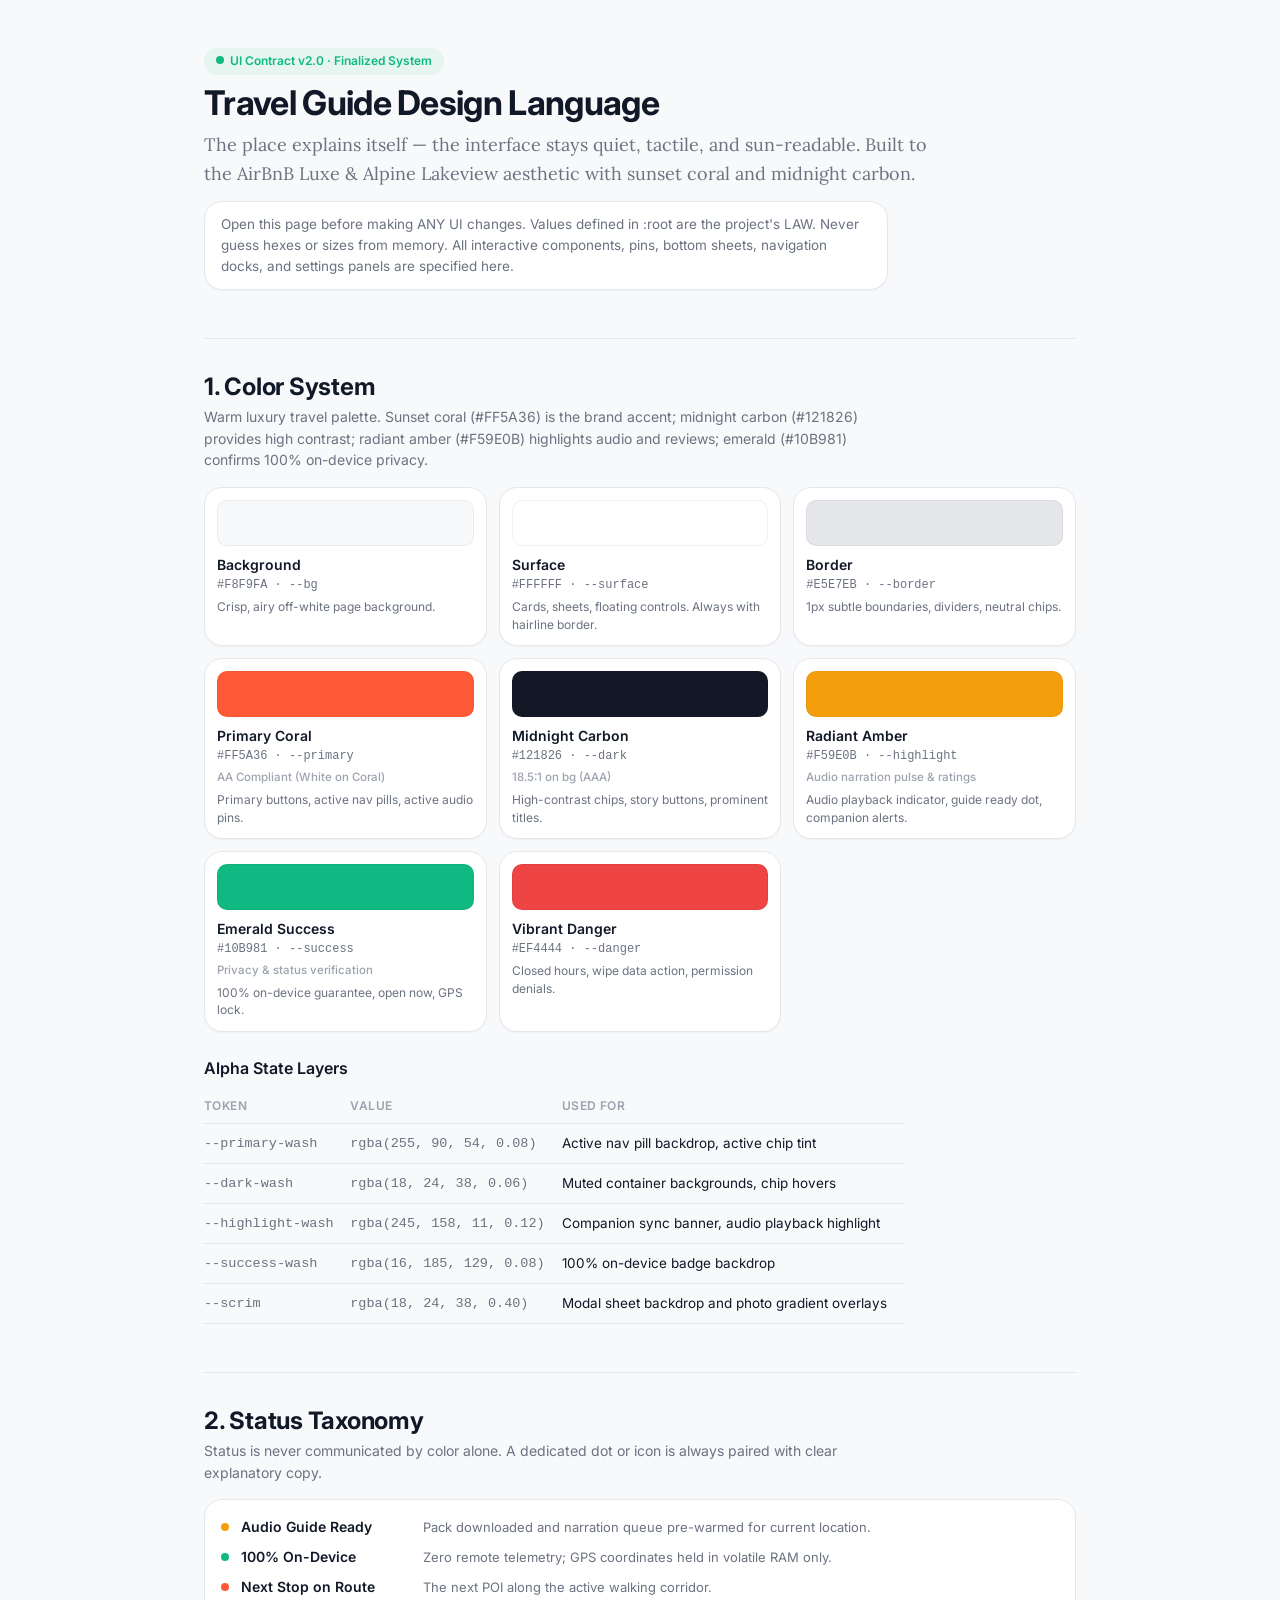
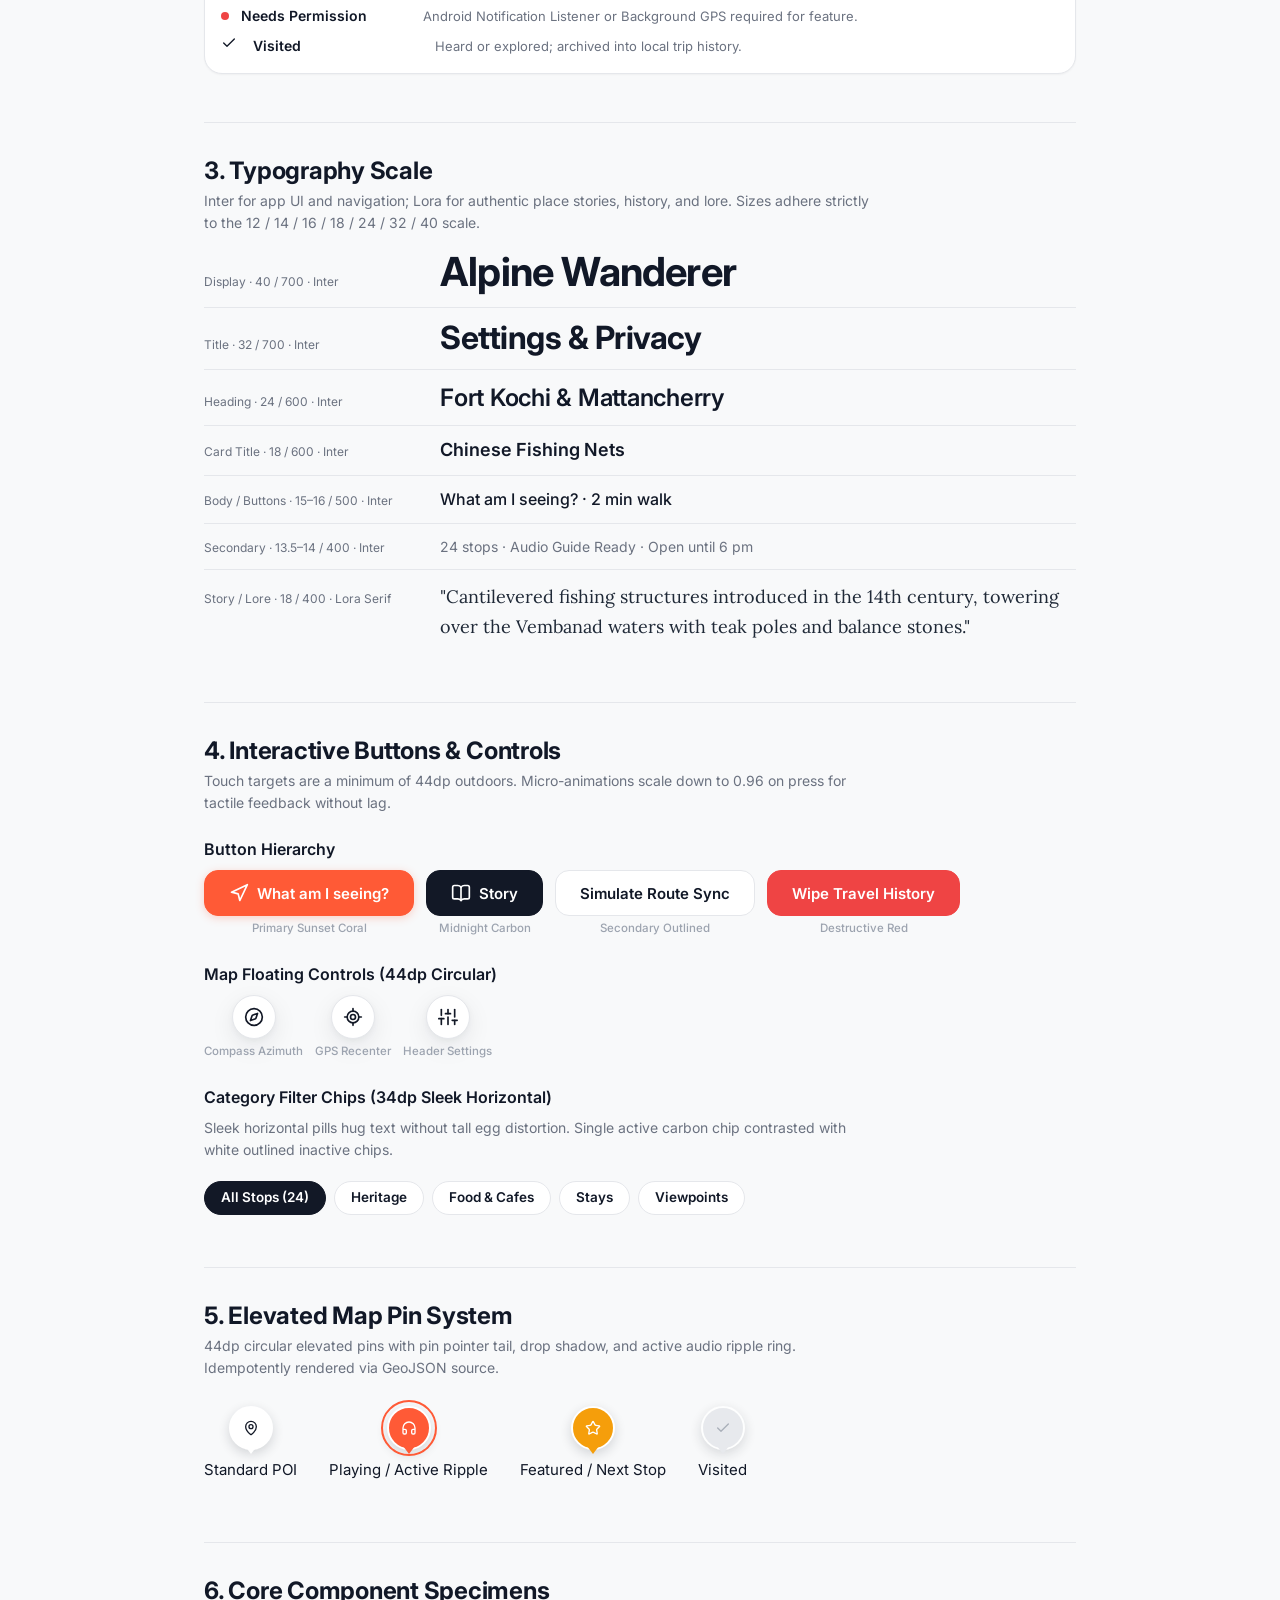
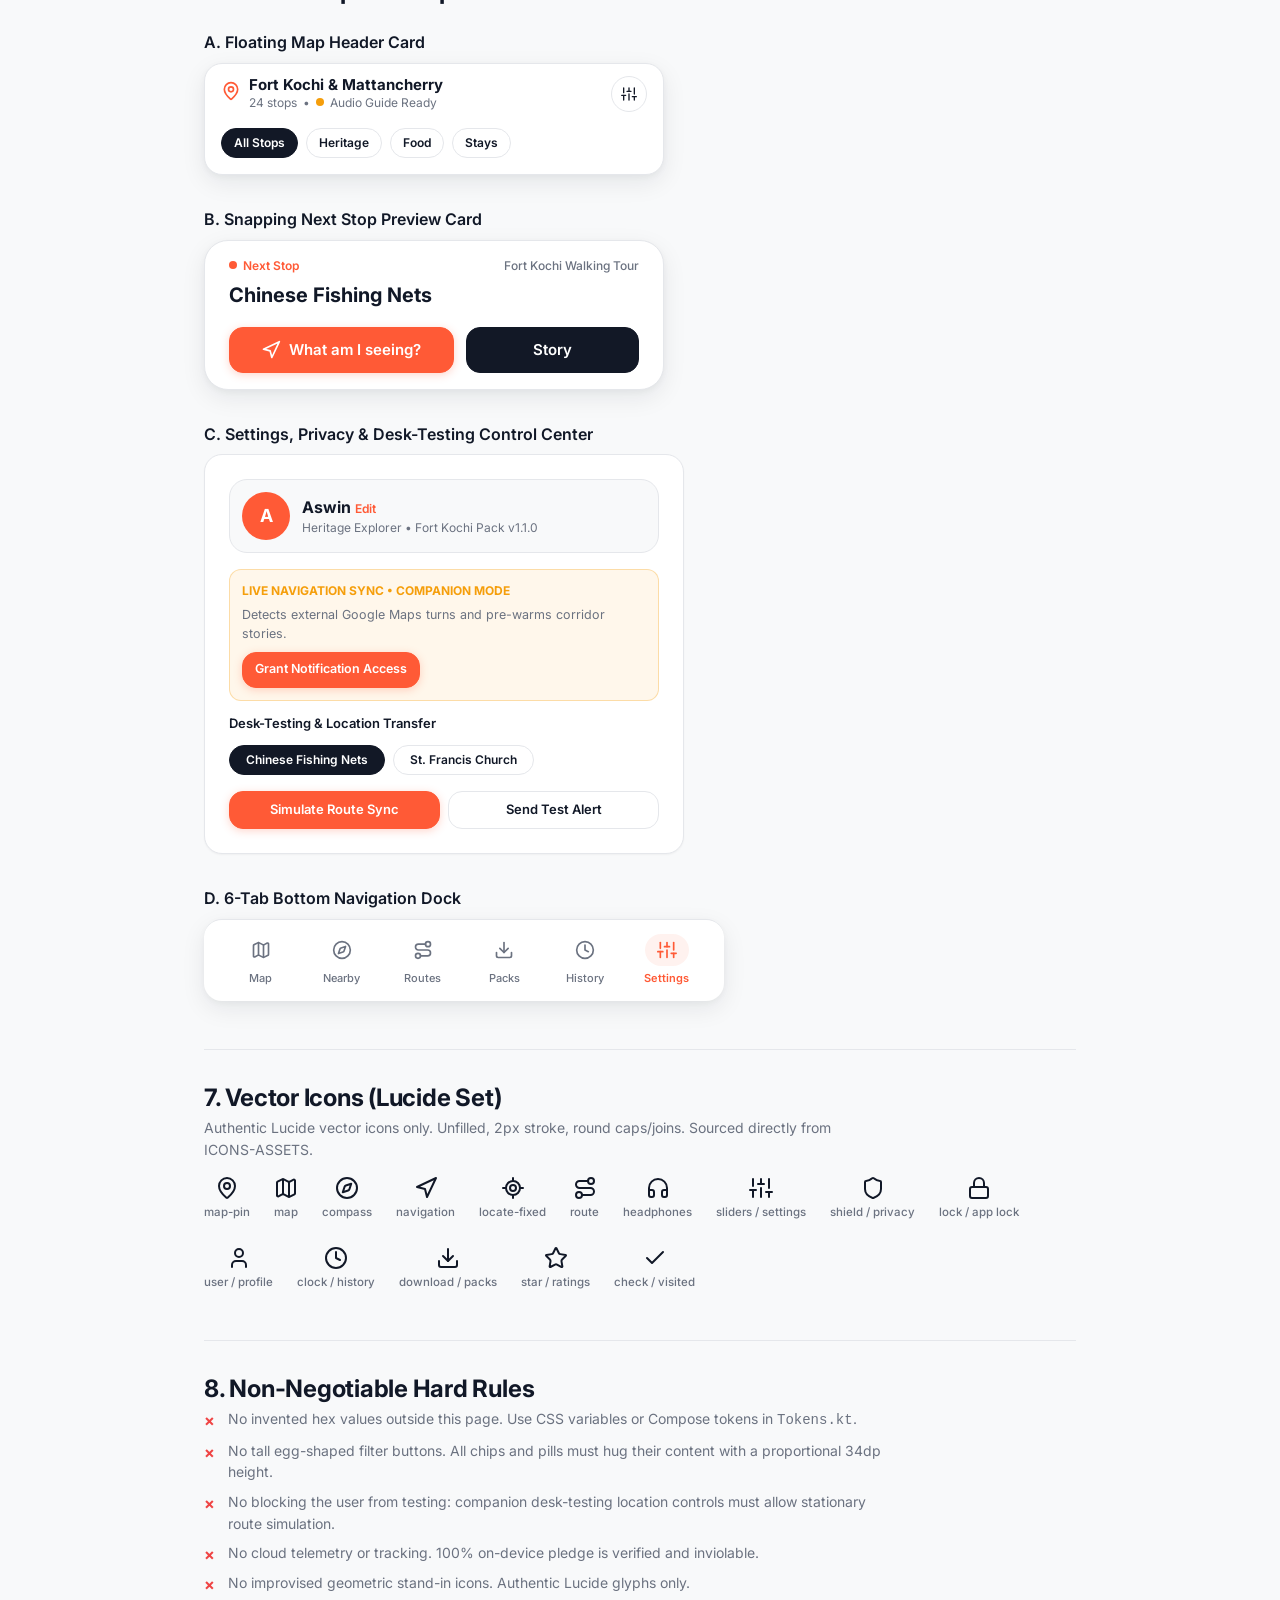
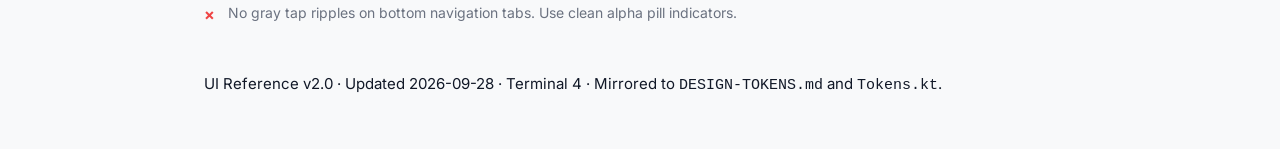
==== commit cdbb4f1e: "docs(design): update reference.html and SKILL.md to v2.0 design tokens and luxury UI contract" ====
--- a/design-reference/reference.html
+++ b/design-reference/reference.html
@@ -3,40 +3,55 @@
 <head>
   <meta charset="UTF-8" />
   <meta name="viewport" content="width=device-width, initial-scale=1.0" />
-  <title>Travel Guide — design language reference</title>
+  <title>Travel Guide — Design Language & UI Contract Reference</title>
   <link rel="preconnect" href="https://fonts.googleapis.com" />
   <link rel="preconnect" href="https://fonts.gstatic.com" crossorigin />
-  <link href="https://fonts.googleapis.com/css2?family=Inter:wght@400;500;600&family=Lora:wght@400;500&display=swap" rel="stylesheet" />
+  <link href="https://fonts.googleapis.com/css2?family=Inter:wght@400;500;600;700&family=Lora:ital,wght@0,400;0,500;1,400&display=swap" rel="stylesheet" />
   <style>
     :root {
-      /* Color — the only hues in the product */
-      --bg: #FAFAF7;
+      /* Color — Warm Luxury Travel Palette (AirBnB Luxe / Wanderlust aesthetic) */
+      --bg: #F8F9FA;
       --surface: #FFFFFF;
-      --border: #E9E6E0;
-      --primary: #2F5D50;
-      --highlight: #C97B4A;
-      --text: #1F1D1B;
-      --text-2: #6B6862;
-      --danger: #B3453A;
-
-      /* Alpha state layers — no new hues, ever */
-      --primary-wash: rgba(47, 93, 80, 0.10);
-      --highlight-wash: rgba(201, 123, 74, 0.14);
-      --danger-wash: rgba(179, 69, 58, 0.10);
-      --state-hover: rgba(31, 29, 27, 0.05);
-      --state-press: rgba(31, 29, 27, 0.10);
-      --scrim: rgba(31, 29, 27, 0.32);
-      --focus: #2F5D50;
-
-      /* Radius — three values only */
-      --radius-button: 8px;
-      --radius-card: 10px;
+      --border: #E5E7EB;
+      --primary: #FF5A36;
+      --primary-dark: #E04320;
+      --dark: #121826;
+      --highlight: #F59E0B;
+      --success: #10B981;
+      --text: #111827;
+      --text-2: #6B7280;
+      --text-muted: #9CA3AF;
+      --danger: #EF4444;
+
+      /* Tonal Surfaces & Alpha State Layers */
+      --surface-0: #F8F9FA;
+      --surface-1: #FFFFFF;
+      --surface-2: #F1F3F5;
+      --surface-3: #E9ECEF;
+
+      --primary-wash: rgba(255, 90, 54, 0.08);
+      --dark-wash: rgba(18, 24, 38, 0.06);
+      --highlight-wash: rgba(245, 158, 11, 0.12);
+      --success-wash: rgba(16, 185, 129, 0.08);
+      --danger-wash: rgba(239, 68, 68, 0.08);
+      --state-hover: rgba(18, 24, 38, 0.04);
+      --state-press: rgba(18, 24, 38, 0.08);
+      --scrim: rgba(18, 24, 38, 0.40);
+      --focus: #FF5A36;
+
+      /* Radii — modern tactile curves */
+      --radius-button: 14px;
+      --radius-card: 18px;
+      --radius-sheet: 24px;
       --radius-pill: 999px;
 
-      /* Depth — one shadow, maximum */
-      --shadow-card: 0 1px 3px rgba(0, 0, 0, 0.06);
-
-      /* Spacing — 4pt base */
+      /* Elevation & Drop Shadows */
+      --shadow-sm: 0 1px 2px rgba(18, 24, 38, 0.04);
+      --shadow-card: 0 2px 8px rgba(18, 24, 38, 0.04), 0 1px 2px rgba(18, 24, 38, 0.02);
+      --shadow-elevated: 0 8px 24px rgba(18, 24, 38, 0.08), 0 2px 6px rgba(18, 24, 38, 0.04);
+      --shadow-pin: 0 4px 12px rgba(18, 24, 38, 0.16);
+
+      /* Spacing — 4pt base grid */
       --space-1: 4px;
       --space-2: 8px;
       --space-3: 12px;
@@ -49,93 +64,101 @@
       /* Motion */
       --duration-press: 100ms;
       --duration-fast: 150ms;
-      --duration-page: 200ms;
+      --duration-page: 250ms;
       --ease-out: cubic-bezier(0, 0, 0.2, 1);
       --ease-in: cubic-bezier(0.4, 0, 1, 1);
       --ease-in-out: cubic-bezier(0.4, 0, 0.2, 1);
 
-      /* Type */
+      /* Typography */
       --font-sans: 'Inter', -apple-system, BlinkMacSystemFont, 'Segoe UI', Roboto, sans-serif;
       --font-serif: 'Lora', 'Source Serif 4', Georgia, serif;
     }
 
     * { box-sizing: border-box; margin: 0; padding: 0; }
-
     html { -webkit-font-smoothing: antialiased; text-rendering: optimizeLegibility; }
-
     body {
       background: var(--bg);
       color: var(--text);
       font-family: var(--font-sans);
-      font-size: 16px;
+      font-size: 15px;
       line-height: 1.55;
     }
 
-    .sheet { max-width: 880px; margin: 0 auto; padding: var(--space-7) var(--space-5) var(--space-8); }
+    .sheet { max-width: 920px; margin: 0 auto; padding: var(--space-7) var(--space-5) var(--space-8); }
 
     header.sheet-head { margin-bottom: var(--space-7); }
-    header.sheet-head h1 { font-size: 32px; font-weight: 600; line-height: 1.15; margin-bottom: var(--space-2); }
-    header.sheet-head .lede { font-family: var(--font-serif); font-size: 18px; line-height: 1.6; color: var(--text-2); max-width: 62ch; margin-bottom: var(--space-3); }
-    header.sheet-head .how { font-size: 14px; color: var(--text-2); max-width: 72ch; background: var(--surface); border: 1px solid var(--border); border-radius: var(--radius-card); padding: var(--space-3) var(--space-4); }
-
-    section { margin-bottom: var(--space-7); padding-top: var(--space-5); border-top: 1px solid var(--border); }
-    section > h2 { font-size: 24px; font-weight: 600; line-height: 1.3; margin-bottom: var(--space-1); }
-    section > p.rule { color: var(--text-2); font-size: 14px; margin-bottom: var(--space-4); max-width: 72ch; }
+    header.sheet-head .badge {
+      display: inline-flex; align-items: center; gap: 6px;
+      padding: 4px 12px; background: var(--success-wash); color: var(--success);
+      font-size: 12px; font-weight: 600; border-radius: var(--radius-pill); margin-bottom: var(--space-2);
+    }
+    header.sheet-head h1 { font-size: 34px; font-weight: 700; line-height: 1.2; letter-spacing: -0.02em; margin-bottom: var(--space-2); }
+    header.sheet-head .lede { font-family: var(--font-serif); font-size: 18px; line-height: 1.6; color: var(--text-2); max-width: 66ch; margin-bottom: var(--space-3); }
+    header.sheet-head .how { font-size: 13.5px; color: var(--text-2); max-width: 76ch; background: var(--surface); border: 1px solid var(--border); border-radius: var(--radius-card); padding: var(--space-3) var(--space-4); box-shadow: var(--shadow-sm); }
+
+    section { margin-bottom: var(--space-7); padding-top: var(--space-6); border-top: 1px solid var(--border); }
+    section > h2 { font-size: 24px; font-weight: 700; letter-spacing: -0.01em; line-height: 1.3; margin-bottom: var(--space-1); }
+    section > p.rule { color: var(--text-2); font-size: 14px; margin-bottom: var(--space-4); max-width: 74ch; }
     section > h3 { font-size: 16px; font-weight: 600; margin: var(--space-5) 0 var(--space-2); }
 
-    .swatches { display: grid; grid-template-columns: repeat(auto-fill, minmax(200px, 1fr)); gap: var(--space-3); }
-    .swatch { background: var(--surface); border: 1px solid var(--border); border-radius: var(--radius-card); padding: var(--space-3); }
-    .swatch .chip { height: 44px; border-radius: var(--radius-button); margin-bottom: var(--space-2); border: 1px solid var(--border); }
+    /* Swatches */
+    .swatches { display: grid; grid-template-columns: repeat(auto-fill, minmax(210px, 1fr)); gap: var(--space-3); }
+    .swatch { background: var(--surface); border: 1px solid var(--border); border-radius: var(--radius-card); padding: var(--space-3); box-shadow: var(--shadow-sm); }
+    .swatch .chip { height: 46px; border-radius: 10px; margin-bottom: var(--space-2); border: 1px solid rgba(0,0,0,0.05); }
     .swatch .name { font-size: 14px; font-weight: 600; }
-    .swatch .hex { font-size: 12px; color: var(--text-2); font-variant-numeric: tabular-nums; }
-    .swatch .use { font-size: 12px; color: var(--text-2); line-height: 1.5; margin-top: var(--space-1); }
-    .swatch .contrast { font-size: 12px; color: var(--text-2); margin-top: var(--space-1); }
-
-    .taxonomy { display: flex; flex-direction: column; gap: var(--space-2); background: var(--surface); border: 1px solid var(--border); border-radius: var(--radius-card); padding: var(--space-4); }
-    .tax { display: flex; align-items: baseline; gap: var(--space-2); font-size: 14px; }
-    .tax .label { font-weight: 500; min-width: 150px; }
-    .tax .meaning { color: var(--text-2); font-size: 12px; }
+    .swatch .hex { font-size: 12px; color: var(--text-2); font-variant-numeric: tabular-nums; font-family: monospace; }
+    .swatch .use { font-size: 12px; color: var(--text-2); line-height: 1.45; margin-top: var(--space-1); }
+    .swatch .contrast { font-size: 11.5px; color: var(--text-muted); margin-top: var(--space-1); font-weight: 500; }
+
+    /* Taxonomy */
+    .taxonomy { display: flex; flex-direction: column; gap: var(--space-2); background: var(--surface); border: 1px solid var(--border); border-radius: var(--radius-card); padding: var(--space-4); box-shadow: var(--shadow-sm); }
+    .tax { display: flex; align-items: baseline; gap: var(--space-3); font-size: 14px; }
+    .tax .label { font-weight: 600; min-width: 170px; }
+    .tax .meaning { color: var(--text-2); font-size: 13px; }
     .dot { display: inline-block; width: 8px; height: 8px; border-radius: var(--radius-pill); flex: none; transform: translateY(-1px); }
     .dot.primary { background: var(--primary); }
     .dot.highlight { background: var(--highlight); }
-    .dot.muted { background: var(--text-2); }
+    .dot.success { background: var(--success); }
+    .dot.muted { background: var(--text-muted); }
     .dot.danger { background: var(--danger); }
     .dot.ring { background: transparent; border: 2px solid var(--text-2); width: 8px; height: 8px; }
-    .tax .icon { color: var(--text-2); align-self: center; }
-
+
+    /* Type */
     .type-ladder { display: flex; flex-direction: column; gap: var(--space-3); }
     .type-row { display: flex; gap: var(--space-4); align-items: baseline; border-bottom: 1px solid var(--border); padding-bottom: var(--space-3); }
     .type-row:last-child { border-bottom: none; }
-    .type-row .tag { font-size: 12px; color: var(--text-2); width: 200px; flex-shrink: 0; }
+    .type-row .tag { font-size: 12px; color: var(--text-2); width: 220px; flex-shrink: 0; }
     .type-row .sample { min-width: 0; }
-    .t-40 { font-size: 40px; font-weight: 600; line-height: 1.15; }
-    .t-32 { font-size: 32px; font-weight: 600; line-height: 1.15; }
-    .t-24 { font-size: 24px; font-weight: 600; line-height: 1.3; }
+    .t-40 { font-size: 40px; font-weight: 700; line-height: 1.15; letter-spacing: -0.02em; }
+    .t-32 { font-size: 32px; font-weight: 700; line-height: 1.15; letter-spacing: -0.015em; }
+    .t-24 { font-size: 24px; font-weight: 600; line-height: 1.3; letter-spacing: -0.01em; }
     .t-18 { font-size: 18px; font-weight: 600; line-height: 1.35; }
     .t-16 { font-size: 16px; font-weight: 500; line-height: 1.45; }
     .t-14 { font-size: 14px; line-height: 1.5; color: var(--text-2); }
-    .t-12 { font-size: 12px; line-height: 1.5; color: var(--text-2); }
-    .t-story { font-family: var(--font-serif); font-size: 18px; line-height: 1.65; max-width: 60ch; }
-
+    .t-12 { font-size: 12px; line-height: 1.5; color: var(--text-muted); font-weight: 500; }
+    .t-story { font-family: var(--font-serif); font-size: 18px; line-height: 1.65; max-width: 62ch; color: #1F2937; }
+
+    /* Scale & Radii */
     .scale-bar { display: flex; gap: var(--space-2); align-items: flex-end; flex-wrap: wrap; margin-bottom: var(--space-2); }
-    .scale-bar .bar { width: 24px; background: var(--primary-wash); border: 1px solid rgba(47, 93, 80, 0.25); border-radius: 3px; }
-    .scale-bar .cap { font-size: 12px; color: var(--text-2); }
+    .scale-bar .bar { width: 26px; background: var(--primary-wash); border: 1px solid rgba(255, 90, 54, 0.25); border-radius: 4px; }
+    .scale-bar .cap { font-size: 12px; color: var(--text-2); font-weight: 500; }
     .radius-row { display: flex; gap: var(--space-4); flex-wrap: wrap; margin-top: var(--space-3); }
     .radius-demo { display: flex; flex-direction: column; gap: var(--space-1); align-items: center; }
-    .radius-demo .box { width: 72px; height: 44px; background: var(--surface); border: 1px solid var(--border); }
-    .radius-demo .cap { font-size: 12px; color: var(--text-2); }
+    .radius-demo .box { width: 80px; height: 46px; background: var(--surface); border: 1px solid var(--border); box-shadow: var(--shadow-sm); }
+    .radius-demo .cap { font-size: 12px; color: var(--text-2); font-weight: 500; }
     .elev-demo { margin-top: var(--space-3); display: flex; gap: var(--space-4); flex-wrap: wrap; align-items: flex-start; }
-    .elev-card { background: var(--surface); border: 1px solid var(--border); border-radius: var(--radius-card); box-shadow: var(--shadow-card); padding: var(--space-3) var(--space-4); font-size: 14px; max-width: 280px; }
-    .elev-flat { background: var(--bg); border: 1px solid var(--border); border-radius: var(--radius-card); padding: var(--space-3) var(--space-4); font-size: 14px; max-width: 280px; color: var(--text-2); }
-
-    .state-row { display: flex; flex-wrap: wrap; gap: var(--space-4); align-items: flex-end; margin-bottom: var(--space-3); }
+    .elev-card { background: var(--surface); border: 1px solid var(--border); border-radius: var(--radius-card); box-shadow: var(--shadow-elevated); padding: var(--space-3) var(--space-4); font-size: 14px; max-width: 320px; }
+    .elev-flat { background: var(--bg); border: 1px solid var(--border); border-radius: var(--radius-card); padding: var(--space-3) var(--space-4); font-size: 14px; max-width: 320px; color: var(--text-2); }
+
+    /* Components & Buttons */
+    .state-row { display: flex; flex-wrap: wrap; gap: var(--space-3); align-items: flex-end; margin-bottom: var(--space-3); }
     .state { display: flex; flex-direction: column; gap: var(--space-1); align-items: center; }
-    .state .tag { font-size: 12px; color: var(--text-2); }
+    .state .tag { font-size: 11.5px; color: var(--text-muted); font-weight: 500; }
 
     .btn {
       display: inline-flex; align-items: center; justify-content: center; gap: var(--space-2);
-      min-height: 44px; padding: 0 var(--space-5);
-      font-family: var(--font-sans); font-size: 16px; font-weight: 600; line-height: 1;
+      min-height: 46px; padding: 0 var(--space-5);
+      font-family: var(--font-sans); font-size: 15px; font-weight: 600; line-height: 1;
       color: var(--text); background: var(--surface); border: 1px solid var(--border);
       border-radius: var(--radius-button); cursor: pointer; text-decoration: none;
       transition: background-color var(--duration-fast) var(--ease-out), box-shadow var(--duration-fast) var(--ease-out), transform var(--duration-press) var(--ease-out), opacity var(--duration-fast) var(--ease-out);
@@ -143,391 +166,457 @@
     .btn:hover { background: var(--state-hover); }
     .btn:active { transform: scale(0.96); }
     .btn:focus-visible { outline: 2px solid var(--focus); outline-offset: 2px; }
-    .btn.primary { background: var(--primary); border-color: var(--primary); color: #FFFFFF; }
-    .btn.primary:hover { background: var(--primary); box-shadow: inset 0 0 0 999px rgba(0, 0, 0, 0.06); }
+    
+    .btn.primary { background: var(--primary); border-color: var(--primary); color: #FFFFFF; box-shadow: 0 2px 8px rgba(255, 90, 54, 0.25); }
+    .btn.primary:hover { background: var(--primary-dark); }
+    .btn.primary:active { transform: scale(0.96); background: var(--primary-dark); }
+    
+    .btn.dark { background: var(--dark); border-color: var(--dark); color: #FFFFFF; }
+    .btn.dark:hover { background: #1E293B; }
+    .btn.dark:active { transform: scale(0.96); }
+
     .btn.danger { background: var(--danger); border-color: var(--danger); color: #FFFFFF; }
-    .btn.danger:hover { background: var(--danger); box-shadow: inset 0 0 0 999px rgba(0, 0, 0, 0.06); }
     .btn.ghost { background: transparent; border-color: transparent; color: var(--text); }
-    .btn.is-hover { background: var(--state-hover); }
-    .btn.primary.is-hover, .btn.danger.is-hover { box-shadow: inset 0 0 0 999px rgba(0, 0, 0, 0.06); }
-    .btn.is-pressed { transform: scale(0.96); }
-    .btn.is-focus { outline: 2px solid var(--focus); outline-offset: 2px; }
     .btn.is-disabled { opacity: 0.38; cursor: not-allowed; }
-    .btn.loading { color: transparent; position: relative; pointer-events: none; }
-    .btn.loading::after { content: ""; position: absolute; width: 20px; height: 20px; border: 2px solid transparent; border-top-color: currentColor; border-radius: 50%; animation: spin 0.8s linear infinite; color: #FFFFFF; }
-    .btn.secondary.loading::after { color: var(--primary); }
-    .icon-btn {
-      width: 44px; height: 44px; display: inline-flex; align-items: center; justify-content: center;
-      background: var(--surface); border: 1px solid var(--border); border-radius: var(--radius-button);
-      color: var(--text); cursor: pointer;
-      transition: background-color var(--duration-fast) var(--ease-out), transform var(--duration-press) var(--ease-out);
-    }
-    .icon-btn:hover { background: var(--state-hover); }
-    .icon-btn:active { transform: scale(0.96); }
-    .icon-btn:focus-visible { outline: 2px solid var(--focus); outline-offset: 2px; }
-    .icon-btn.plain { border-color: transparent; background: transparent; }
-    .icon-btn.plain:hover { background: var(--state-hover); }
-
+
+    /* Circular 44dp Map Control Buttons */
+    .map-ctrl-btn {
+      width: 44px; height: 44px; border-radius: var(--radius-pill);
+      background: var(--surface); border: 1px solid var(--border);
+      color: var(--dark); display: inline-flex; align-items: center; justify-content: center;
+      cursor: pointer; box-shadow: var(--shadow-elevated);
+      transition: transform var(--duration-press) var(--ease-out), background-color var(--duration-fast) var(--ease-out);
+    }
+    .map-ctrl-btn:hover { background: var(--bg); }
+    .map-ctrl-btn:active { transform: scale(0.92); }
+
+    /* Category Filter Pills (34dp) */
+    .filter-pills { display: flex; gap: var(--space-2); overflow-x: auto; padding: var(--space-1) 0; }
+    .filter-pill {
+      display: inline-flex; align-items: center; justify-content: center;
+      min-height: 34px; padding: 0 16px;
+      font-size: 13.5px; font-weight: 600; white-space: nowrap;
+      border-radius: var(--radius-pill); cursor: pointer; border: 1px solid var(--border);
+      background: var(--surface); color: var(--text);
+      transition: all var(--duration-fast) var(--ease-out);
+    }
+    .filter-pill:hover { background: var(--bg); }
+    .filter-pill.active { background: var(--dark); border-color: var(--dark); color: #FFFFFF; }
+
+    /* Floating Header Card */
+    .map-header-card {
+      background: var(--surface); border: 1px solid var(--border);
+      border-radius: var(--radius-card); box-shadow: var(--shadow-elevated);
+      padding: var(--space-3) var(--space-4); max-width: 460px;
+    }
+    .map-header-top { display: flex; align-items: center; justify-content: space-between; gap: var(--space-3); margin-bottom: var(--space-2); }
+    .map-header-lead { display: flex; align-items: center; gap: var(--space-2); }
+    .map-header-title { font-size: 15px; font-weight: 700; line-height: 1.2; }
+    .map-header-sub { font-size: 12px; color: var(--text-2); display: flex; align-items: center; gap: 6px; }
+
+    /* Map Pins System */
+    .pin-gallery { display: flex; gap: var(--space-6); flex-wrap: wrap; align-items: flex-end; padding: var(--space-3) 0; }
+    .pin-spec { display: flex; flex-direction: column; align-items: center; gap: var(--space-2); }
+    .luxury-pin {
+      position: relative; width: 44px; height: 44px; border-radius: 50%;
+      display: flex; align-items: center; justify-content: center;
+      box-shadow: var(--shadow-pin); background: var(--surface); border: 2.5px solid #FFFFFF;
+      transition: transform var(--duration-fast) var(--ease-out);
+    }
+    .luxury-pin::after {
+      content: ""; position: absolute; bottom: -6px; left: 50%; transform: translateX(-50%);
+      width: 0; height: 0; border-left: 6px solid transparent; border-right: 6px solid transparent;
+      border-top: 8px solid var(--surface);
+    }
+    .luxury-pin.default { background: #FFFFFF; color: var(--dark); }
+    .luxury-pin.default::after { border-top-color: #FFFFFF; }
+    .luxury-pin.active { background: var(--primary); color: #FFFFFF; border-color: #FFFFFF; }
+    .luxury-pin.active::after { border-top-color: var(--primary); }
+    .luxury-pin.active::before {
+      content: ""; position: absolute; inset: -8px; border-radius: 50%;
+      border: 2px solid var(--primary); animation: ripple 2s infinite ease-out;
+    }
+    .luxury-pin.highlight { background: var(--highlight); color: #FFFFFF; }
+    .luxury-pin.highlight::after { border-top-color: var(--highlight); }
+    .luxury-pin.visited { background: #E5E7EB; color: var(--text-muted); opacity: 0.85; }
+    .luxury-pin.visited::after { border-top-color: #E5E7EB; }
+
+    /* Snapping Bottom Preview Card */
+    .preview-card {
+      background: var(--surface); border: 1px solid var(--border);
+      border-radius: var(--radius-sheet); box-shadow: var(--shadow-elevated);
+      padding: var(--space-4) var(--space-5); max-width: 460px;
+    }
+    .preview-head { display: flex; justify-content: space-between; align-items: center; margin-bottom: var(--space-1); }
+    .preview-route { font-size: 12px; font-weight: 500; color: var(--text-2); }
+    .preview-title { font-size: 20px; font-weight: 700; margin-bottom: var(--space-4); }
+    .preview-actions { display: grid; grid-template-columns: 1.3fr 1fr; gap: var(--space-3); }
+
+    /* Settings & Privacy Control Center Specimen */
+    .settings-specimen {
+      background: var(--surface); border: 1px solid var(--border);
+      border-radius: var(--radius-card); padding: var(--space-5); max-width: 480px; box-shadow: var(--shadow-sm);
+    }
+    .profile-card {
+      display: flex; align-items: center; gap: var(--space-3);
+      padding: var(--space-3); background: var(--bg); border: 1px solid var(--border);
+      border-radius: var(--radius-card); margin-bottom: var(--space-4);
+    }
+    .avatar-disc {
+      width: 48px; height: 48px; border-radius: 50%; background: var(--primary);
+      color: #FFFFFF; display: flex; align-items: center; justify-content: center;
+      font-size: 18px; font-weight: 700;
+    }
+    .companion-banner {
+      background: rgba(245, 158, 11, 0.08); border: 1px solid rgba(245, 158, 11, 0.3);
+      border-radius: 12px; padding: var(--space-3); margin-bottom: var(--space-3);
+    }
+
+    /* Bottom Navigation Bar Specimen */
+    .bottom-nav-specimen {
+      display: flex; justify-content: space-around; align-items: center;
+      background: #FFFFFF; border-top: 1px solid var(--border);
+      padding: 10px 16px; border-radius: var(--radius-card); box-shadow: var(--shadow-elevated); max-width: 520px;
+    }
+    .nav-item {
+      display: flex; flex-direction: column; align-items: center; gap: 4px;
+      cursor: pointer; padding: 4px 8px; border-radius: 12px; text-decoration: none; color: var(--text-2);
+      transition: all var(--duration-fast) var(--ease-out);
+    }
+    .nav-pill {
+      min-width: 44px; height: 32px; border-radius: var(--radius-pill);
+      display: flex; align-items: center; justify-content: center;
+    }
+    .nav-item.active .nav-pill { background: var(--primary-wash); color: var(--primary); }
+    .nav-item.active .nav-label { color: var(--primary); font-weight: 600; }
+    .nav-label { font-size: 11px; font-weight: 500; }
+
+    /* Icons */
     .icon { width: 20px; height: 20px; fill: none; stroke: currentColor; stroke-width: 2; stroke-linecap: round; stroke-linejoin: round; flex: none; }
     .icon-16 { width: 16px; height: 16px; }
     .icon-24 { width: 24px; height: 24px; }
-
-    .fields { display: flex; flex-wrap: wrap; gap: var(--space-5); }
-    .field { display: flex; flex-direction: column; gap: var(--space-1); max-width: 300px; }
-    .field label { font-size: 14px; font-weight: 500; line-height: 1.4; }
-    .field input {
-      min-height: 44px; padding: 0 var(--space-3);
-      font-family: var(--font-sans); font-size: 16px; color: var(--text);
-      background: var(--surface); border: 1px solid var(--border); border-radius: var(--radius-card);
-      transition: border-color var(--duration-fast) var(--ease-out), box-shadow var(--duration-fast) var(--ease-out);
-    }
-    .field input::placeholder { color: var(--text-2); }
-    .field input:focus-visible, .field.is-focus input { border-color: var(--primary); box-shadow: 0 0 0 3px var(--primary-wash); outline: none; }
-    .field .help { font-size: 12px; color: var(--text-2); }
-    .field.is-error input { border-color: var(--danger); }
-    .field.is-error .help { color: var(--danger); }
-    .field.is-disabled input { opacity: 0.5; }
-
-    .pill {
-      display: inline-flex; align-items: center; gap: var(--space-1);
-      min-height: 28px; padding: var(--space-1) var(--space-3);
-      font-size: 12px; font-weight: 600; line-height: 1;
-      color: var(--text); background: var(--surface);
-      border: 1px solid var(--border); border-radius: var(--radius-pill);
-    }
-    .pill .icon { width: 14px; height: 14px; }
-    .pill.legend { border-style: dashed; color: var(--text-2); }
-    .pill.fact { background: var(--highlight-wash); border-color: transparent; }
-    .pill.fact .icon { color: var(--highlight); }
-    .pill.cat { font-weight: 500; color: var(--text-2); }
-    .pill.status { border-color: transparent; background: var(--bg); }
-
-    .chip { display: inline-flex; align-items: center; gap: var(--space-1); font-size: 14px; font-weight: 500; color: var(--text-2); }
-    .chip .icon { color: var(--text-2); }
-
-    .poi-card { background: var(--surface); border: 1px solid var(--border); border-radius: var(--radius-card); box-shadow: var(--shadow-card); padding: var(--space-4); max-width: 440px; }
-    .poi-card .head { display: flex; flex-wrap: wrap; align-items: center; gap: var(--space-2); margin-bottom: var(--space-2); }
-    .poi-card h4 { font-size: 18px; font-weight: 600; line-height: 1.35; }
-    .poi-card .summary { font-size: 14px; line-height: 1.5; color: var(--text-2); margin-bottom: var(--space-2); }
-    .poi-card .story { font-family: var(--font-serif); font-size: 17px; line-height: 1.65; margin-bottom: var(--space-2); }
-    .poi-card .see { list-style: none; display: flex; flex-direction: column; gap: var(--space-1); margin-bottom: var(--space-3); }
-    .poi-card .see li { display: flex; gap: var(--space-2); font-size: 14px; align-items: baseline; }
-    .poi-card .see .icon { color: var(--primary); align-self: flex-start; transform: translateY(3px); }
-    .poi-card .sources { display: flex; flex-wrap: wrap; gap: var(--space-2); align-items: center; font-size: 12px; color: var(--text-2); border-top: 1px solid var(--border); padding-top: var(--space-2); }
-
-    .row { display: flex; align-items: center; gap: var(--space-3); background: var(--surface); border: 1px solid var(--border); border-radius: var(--radius-card); padding: var(--space-3) var(--space-4); max-width: 440px; }
-    .row .lead { width: 44px; height: 44px; border-radius: var(--radius-button); background: var(--primary-wash); color: var(--primary); display: flex; align-items: center; justify-content: center; flex: none; }
-    .row .grow { flex: 1; min-width: 0; }
-    .row .name { font-size: 16px; font-weight: 500; }
-    .row .meta { font-size: 12px; color: var(--text-2); display: flex; gap: var(--space-2); align-items: center; }
-    .row .trail { color: var(--text-2); }
-    .row.visited .name { color: var(--text-2); font-weight: 400; }
-
-    .progress { height: 6px; border-radius: var(--radius-pill); background: var(--primary-wash); overflow: hidden; margin-top: var(--space-2); }
-    .progress span { display: block; height: 100%; width: 62%; background: var(--primary); border-radius: var(--radius-pill); }
-
-    .pins { display: flex; gap: var(--space-6); flex-wrap: wrap; }
-    .pin-state { display: flex; flex-direction: column; gap: var(--space-2); align-items: center; }
-    .pin-state .dot-wrap { width: 40px; height: 40px; border-radius: 50%; display: flex; align-items: center; justify-content: center; }
-    .pin-state .cap { font-size: 12px; color: var(--text-2); }
-    .pin-state.default .dot-wrap { color: var(--primary); background: var(--primary-wash); }
-    .pin-state.next .dot-wrap { color: var(--primary); background: var(--primary-wash); box-shadow: 0 0 0 2px var(--primary); }
-    .pin-state.playing .dot-wrap { color: var(--highlight); background: var(--highlight-wash); box-shadow: 0 0 0 2px var(--highlight); }
-    .pin-state.visited .dot-wrap { color: var(--text-2); background: var(--state-hover); }
-
-    .player { background: var(--surface); border: 1px solid var(--border); border-radius: var(--radius-card); box-shadow: var(--shadow-card); padding: var(--space-4); max-width: 440px; }
-    .player .grabber { width: 32px; height: 4px; border-radius: var(--radius-pill); background: var(--border); margin: 0 auto var(--space-3); }
-    .player .state-line { display: flex; align-items: center; gap: var(--space-2); font-size: 12px; color: var(--text-2); margin-bottom: var(--space-1); }
-    .player .state-line .label { color: var(--text); font-weight: 500; }
-    .player h4 { font-size: 18px; font-weight: 600; margin-bottom: var(--space-1); }
-    .player .now { font-family: var(--font-serif); font-size: 17px; line-height: 1.65; color: var(--text); margin-bottom: var(--space-3); }
-    .player .controls { display: flex; align-items: center; gap: var(--space-3); }
-    .player .speed { font-size: 14px; font-weight: 600; color: var(--text-2); background: none; border: none; cursor: pointer; padding: var(--space-2); min-height: 44px; border-radius: var(--radius-button); }
-    .player .speed:hover { background: var(--state-hover); }
-    .player .speed:focus-visible { outline: 2px solid var(--focus); outline-offset: 2px; }
-
-    .trio { display: grid; grid-template-columns: repeat(auto-fit, minmax(220px, 1fr)); gap: var(--space-3); }
-    .state-card { background: var(--surface); border: 1px solid var(--border); border-radius: var(--radius-card); padding: var(--space-4); display: flex; flex-direction: column; gap: var(--space-2); align-items: flex-start; }
-    .state-card .icon-24 { color: var(--text-2); }
-    .state-card.error .icon-24 { color: var(--danger); }
-    .state-card h4 { font-size: 16px; font-weight: 600; }
-    .state-card p { font-size: 14px; color: var(--text-2); }
-    .skeleton { width: 100%; display: flex; flex-direction: column; gap: var(--space-2); }
-    .skeleton .bar { height: 14px; border-radius: var(--radius-pill); background: linear-gradient(90deg, var(--bg) 25%, var(--border) 50%, var(--bg) 75%); background-size: 200% 100%; animation: shimmer 1.5s linear infinite; }
-    .skeleton .bar.w60 { width: 60%; }
-    .skeleton .bar.w90 { width: 90%; }
-
     .icon-index { display: flex; flex-wrap: wrap; gap: var(--space-5); }
     .icon-index figure { display: flex; flex-direction: column; gap: var(--space-1); align-items: center; color: var(--text); }
-    .icon-index figcaption { font-size: 12px; color: var(--text-2); }
-    .icon-index .icon-24 { color: var(--text); }
-
-    .motion-demo { background: var(--surface); border: 1px solid var(--border); border-radius: var(--radius-card); padding: var(--space-4); max-width: 520px; }
-    .motion-panel { display: grid; grid-template-rows: 0fr; opacity: 0; transition: grid-template-rows var(--duration-page) var(--ease-out), opacity var(--duration-page) var(--ease-out); }
-    .motion-panel.open { grid-template-rows: 1fr; opacity: 1; }
-    .motion-panel > div { overflow: hidden; }
-    .motion-panel .inner { padding-top: var(--space-3); }
-
-    .copy-block { background: var(--surface); border: 1px solid var(--border); border-radius: var(--radius-card); padding: var(--space-3) var(--space-4); margin-bottom: var(--space-2); max-width: 560px; }
-    .copy-block .label { font-size: 12px; color: var(--text-2); margin-bottom: var(--space-1); }
-    .copy-block .line { font-size: 14px; }
-    .copy-block .bad { color: var(--danger); text-decoration: line-through; }
-    .copy-block .good { color: var(--text); }
-
-    ul.donts { list-style: none; display: flex; flex-direction: column; gap: var(--space-2); max-width: 72ch; }
+    .icon-index figcaption { font-size: 11.5px; color: var(--text-2); font-weight: 500; }
+
+    /* Rules & Copy */
+    ul.donts { list-style: none; display: flex; flex-direction: column; gap: var(--space-2); max-width: 76ch; }
     ul.donts li { font-size: 14px; color: var(--text-2); padding-left: var(--space-5); position: relative; }
-    ul.donts li::before { content: "\00d7"; position: absolute; left: 0; color: var(--danger); font-weight: 600; }
-    ul.rules { list-style: none; display: flex; flex-direction: column; gap: var(--space-2); max-width: 72ch; }
+    ul.donts li::before { content: "\00d7"; position: absolute; left: 0; color: var(--danger); font-weight: 700; font-size: 16px; }
+    ul.rules { list-style: none; display: flex; flex-direction: column; gap: var(--space-2); max-width: 76ch; }
     ul.rules li { font-size: 14px; padding-left: var(--space-5); position: relative; }
-    ul.rules li::before { content: "\2192"; position: absolute; left: 0; color: var(--text-2); }
-
-    table.tokens { border-collapse: collapse; font-size: 14px; margin-top: var(--space-2); }
+    ul.rules li::before { content: "\2192"; position: absolute; left: 0; color: var(--primary); font-weight: 700; }
+
+    table.tokens { border-collapse: collapse; font-size: 13.5px; margin-top: var(--space-2); width: 100%; max-width: 700px; }
     table.tokens th, table.tokens td { text-align: left; padding: var(--space-2) var(--space-4) var(--space-2) 0; border-bottom: 1px solid var(--border); }
-    table.tokens th { font-size: 12px; color: var(--text-2); font-weight: 500; }
-    table.tokens td code { font-family: inherit; color: var(--text-2); }
-
-    footer { margin-top: var(--space-7); padding-top: var(--space-4); border-top: 1px solid var(--border); }
-    footer p { font-size: 12px; color: var(--text-2); max-width: 84ch; }
-
-    @keyframes spin { to { transform: rotate(360deg); } }
-    @keyframes shimmer { from { background-position: -200% 0; } to { background-position: 200% 0; } }
-
-    @media (max-width: 640px) {
-      .sheet { padding: var(--space-5) var(--space-4) var(--space-7); }
-      header.sheet-head h1 { font-size: 24px; }
-      .type-row { flex-direction: column; gap: var(--space-1); }
-      .type-row .tag { width: auto; }
-      .tax .label { min-width: 0; }
-      .tax { flex-wrap: wrap; }
+    table.tokens th { font-size: 12px; color: var(--text-muted); font-weight: 600; text-transform: uppercase; letter-spacing: 0.04em; }
+    table.tokens td code { font-family: monospace; color: var(--text-2); }
+
+    @keyframes ripple {
+      0% { transform: scale(0.9); opacity: 1; }
+      100% { transform: scale(1.6); opacity: 0; }
     }
 
     @media (prefers-reduced-motion: reduce) {
-      *, *::before, *::after { animation-duration: 0.01ms !important; animation-iteration-count: 1 !important; transition-duration: 0.01ms !important; }
+      *, *::before, *::after { animation-duration: 0.01ms !important; transition-duration: 0.01ms !important; }
     }
   </style>
 </head>
 <body>
   <div class="sheet">
     <header class="sheet-head">
-      <h1>Travel Guide design language</h1>
-      <p class="lede">The place explains itself — the interface stays out of the way. Calm, warm, sun-readable; one accent per screen.</p>
-      <p class="how">Open this page before any UI change. Copy values from here (:root / swatches) — never from memory or prose. This page is law where it disagrees with SPEC text, DESIGN-TOKENS.md, or Tokens.kt; rev it only on a system change (palette, type, radii, icons, motion), never for a feature.</p>
+      <div class="badge">
+        <span class="dot success"></span> UI Contract v2.0 · Finalized System
+      </div>
+      <h1>Travel Guide Design Language</h1>
+      <p class="lede">The place explains itself — the interface stays quiet, tactile, and sun-readable. Built to the AirBnB Luxe &amp; Alpine Lakeview aesthetic with sunset coral and midnight carbon.</p>
+      <p class="how">Open this page before making ANY UI changes. Values defined in :root are the project's LAW. Never guess hexes or sizes from memory. All interactive components, pins, bottom sheets, navigation docks, and settings panels are specified here.</p>
     </header>
 
-    <section>
-      <h2>Color</h2>
-      <p class="rule">Eight hues total, plus alpha washes of the same colors. One deep green accent; one warm highlight reserved for "you are here / playing now"; borders are hairlines, never boxes of color. No gradient anywhere.</p>
+    <!-- 1. COLOR PALETTE -->
+    <section>
+      <h2>1. Color System</h2>
+      <p class="rule">Warm luxury travel palette. Sunset coral (#FF5A36) is the brand accent; midnight carbon (#121826) provides high contrast; radiant amber (#F59E0B) highlights audio and reviews; emerald (#10B981) confirms 100% on-device privacy.</p>
+      
       <div class="swatches">
-        <div class="swatch"><div class="chip" style="background:#FAFAF7"></div><div class="name">Background</div><div class="hex">#FAFAF7 · --bg</div><div class="use">App and map background.</div></div>
-        <div class="swatch"><div class="chip" style="background:#FFFFFF"></div><div class="name">Surface</div><div class="hex">#FFFFFF · --surface</div><div class="use">Cards, sheets, inputs. Always with a 1px --border hairline.</div></div>
-        <div class="swatch"><div class="chip" style="background:#E9E6E0"></div><div class="name">Border</div><div class="hex">#E9E6E0 · --border</div><div class="use">1px hairlines and dividers. Never text.</div></div>
-        <div class="swatch"><div class="chip" style="background:#2F5D50"></div><div class="name">Primary</div><div class="hex">#2F5D50 · --primary</div><div class="contrast">7.2:1 on bg · 7.5:1 white-on-primary (AA)</div><div class="use">Active states, primary actions, next stop.</div></div>
-        <div class="swatch"><div class="chip" style="background:#C97B4A"></div><div class="name">Highlight</div><div class="hex">#C97B4A · --highlight</div><div class="contrast">3.1:1 on bg — UI / large text only, never body text</div><div class="use">Now playing, "you are here" only. Sparing.</div></div>
-        <div class="swatch"><div class="chip" style="background:#1F1D1B"></div><div class="name">Text</div><div class="hex">#1F1D1B · --text</div><div class="contrast">16.1:1 on bg (AAA)</div><div class="use">Headings and primary text.</div></div>
-        <div class="swatch"><div class="chip" style="background:#6B6862"></div><div class="name">Text 2</div><div class="hex">#6B6862 · --text-2</div><div class="contrast">5.0:1 on bg (AA)</div><div class="use">Secondary text, metadata, labels.</div></div>
-        <div class="swatch"><div class="chip" style="background:#B3453A"></div><div class="name">Danger</div><div class="hex">#B3453A · --danger</div><div class="contrast">5.2:1 on bg (AA)</div><div class="use">Closed now, destructive actions, errors.</div></div>
-      </div>
-      <h3>State layers (no new hues)</h3>
-      <p class="rule">Hover, press, tinted backgrounds and scrims are alpha layers of the colors above — never new hexes. In Compose these are the same overlays.</p>
+        <div class="swatch">
+          <div class="chip" style="background:#F8F9FA"></div>
+          <div class="name">Background</div>
+          <div class="hex">#F8F9FA · --bg</div>
+          <div class="use">Crisp, airy off-white page background.</div>
+        </div>
+        <div class="swatch">
+          <div class="chip" style="background:#FFFFFF"></div>
+          <div class="name">Surface</div>
+          <div class="hex">#FFFFFF · --surface</div>
+          <div class="use">Cards, sheets, floating controls. Always with hairline border.</div>
+        </div>
+        <div class="swatch">
+          <div class="chip" style="background:#E5E7EB"></div>
+          <div class="name">Border</div>
+          <div class="hex">#E5E7EB · --border</div>
+          <div class="use">1px subtle boundaries, dividers, neutral chips.</div>
+        </div>
+        <div class="swatch">
+          <div class="chip" style="background:#FF5A36"></div>
+          <div class="name">Primary Coral</div>
+          <div class="hex">#FF5A36 · --primary</div>
+          <div class="contrast">AA Compliant (White on Coral)</div>
+          <div class="use">Primary buttons, active nav pills, active audio pins.</div>
+        </div>
+        <div class="swatch">
+          <div class="chip" style="background:#121826"></div>
+          <div class="name">Midnight Carbon</div>
+          <div class="hex">#121826 · --dark</div>
+          <div class="contrast">18.5:1 on bg (AAA)</div>
+          <div class="use">High-contrast chips, story buttons, prominent titles.</div>
+        </div>
+        <div class="swatch">
+          <div class="chip" style="background:#F59E0B"></div>
+          <div class="name">Radiant Amber</div>
+          <div class="hex">#F59E0B · --highlight</div>
+          <div class="contrast">Audio narration pulse & ratings</div>
+          <div class="use">Audio playback indicator, guide ready dot, companion alerts.</div>
+        </div>
+        <div class="swatch">
+          <div class="chip" style="background:#10B981"></div>
+          <div class="name">Emerald Success</div>
+          <div class="hex">#10B981 · --success</div>
+          <div class="contrast">Privacy & status verification</div>
+          <div class="use">100% on-device guarantee, open now, GPS lock.</div>
+        </div>
+        <div class="swatch">
+          <div class="chip" style="background:#EF4444"></div>
+          <div class="name">Vibrant Danger</div>
+          <div class="hex">#EF4444 · --danger</div>
+          <div class="use">Closed hours, wipe data action, permission denials.</div>
+        </div>
+      </div>
+
+      <h3>Alpha State Layers</h3>
       <table class="tokens">
         <tr><th>Token</th><th>Value</th><th>Used for</th></tr>
-        <tr><td><code>--state-hover</code></td><td><code>rgba(31,29,27,.05)</code></td><td>hover on neutral surfaces</td></tr>
-        <tr><td><code>--state-press</code></td><td><code>rgba(31,29,27,.10)</code></td><td>press feedback, icon buttons</td></tr>
-        <tr><td><code>--primary-wash</code></td><td><code>rgba(47,93,80,.10)</code></td><td>selected rows, lead tiles, skeletons</td></tr>
-        <tr><td><code>--highlight-wash</code></td><td><code>rgba(201,123,74,.14)</code></td><td>now-playing tint, fun-fact pill</td></tr>
-        <tr><td><code>--danger-wash</code></td><td><code>rgba(179,69,58,.10)</code></td><td>closed state tint, error rows</td></tr>
-        <tr><td><code>--scrim</code></td><td><code>rgba(31,29,27,.32)</code></td><td>behind the bottom sheet only</td></tr>
+        <tr><td><code>--primary-wash</code></td><td><code>rgba(255, 90, 54, 0.08)</code></td><td>Active nav pill backdrop, active chip tint</td></tr>
+        <tr><td><code>--dark-wash</code></td><td><code>rgba(18, 24, 38, 0.06)</code></td><td>Muted container backgrounds, chip hovers</td></tr>
+        <tr><td><code>--highlight-wash</code></td><td><code>rgba(245, 158, 11, 0.12)</code></td><td>Companion sync banner, audio playback highlight</td></tr>
+        <tr><td><code>--success-wash</code></td><td><code>rgba(16, 185, 129, 0.08)</code></td><td>100% on-device badge backdrop</td></tr>
+        <tr><td><code>--scrim</code></td><td><code>rgba(18, 24, 38, 0.40)</code></td><td>Modal sheet backdrop and photo gradient overlays</td></tr>
       </table>
     </section>
 
-    <section>
-      <h2>Status taxonomy</h2>
-      <p class="rule">Status is always dot (or icon) plus a word. Color never carries meaning alone — the label is mandatory.</p>
+    <!-- 2. STATUS TAXONOMY -->
+    <section>
+      <h2>2. Status Taxonomy</h2>
+      <p class="rule">Status is never communicated by color alone. A dedicated dot or icon is always paired with clear explanatory copy.</p>
       <div class="taxonomy">
-        <div class="tax"><span class="dot highlight"></span><span class="label">Playing now</span><span class="meaning">The story being narrated right now. Highlight is used here and nowhere else.</span></div>
-        <div class="tax"><span class="dot primary"></span><span class="label">Next on route</span><span class="meaning">The upcoming stop in walk mode.</span></div>
-        <div class="tax"><span class="dot ring"></span><span class="label">Queued</span><span class="meaning">Will speak after the current story. One voice at a time, always.</span></div>
-        <div class="tax"><span class="icon"><svg viewBox="0 0 24 24" class="icon icon-16"><use href="#i-check"/></svg></span><span class="label">Visited</span><span class="meaning">Heard or skipped; shows the time. Muted text weight, never a color change alone.</span></div>
-        <div class="tax"><span class="dot danger"></span><span class="label">Closed now</span><span class="meaning">Hours say closed. The exterior story still plays.</span></div>
-        <div class="tax"><span class="icon"><svg viewBox="0 0 24 24" class="icon icon-16"><use href="#i-volume-x"/></svg></span><span class="label">Muted</span><span class="meaning">Audio off; queue paused. Mute is always visible on every screen.</span></div>
-        <div class="tax"><span class="icon"><svg viewBox="0 0 24 24" class="icon icon-16"><use href="#i-download"/></svg></span><span class="label">Offline ready</span><span class="meaning">Pack and map downloaded; full loop works with zero network.</span></div>
-        <div class="tax"><span class="dot highlight"></span><span class="label">Update available</span><span class="meaning">A newer pack version exists. Highlight dot plus the word — never a badge count.</span></div>
-      </div>
-    </section>
-
-    <section>
-      <h2>Type</h2>
-      <p class="rule">Inter for the interface, Lora for place stories. Sizes come from this scale only: 12 / 14 / 16 / 18 / 24 / 32 / 40. Line height tightens as size grows; story text never goes below 17px.</p>
+        <div class="tax"><span class="dot highlight"></span><span class="label">Audio Guide Ready</span><span class="meaning">Pack downloaded and narration queue pre-warmed for current location.</span></div>
+        <div class="tax"><span class="dot success"></span><span class="label">100% On-Device</span><span class="meaning">Zero remote telemetry; GPS coordinates held in volatile RAM only.</span></div>
+        <div class="tax"><span class="dot primary"></span><span class="label">Next Stop on Route</span><span class="meaning">The next POI along the active walking corridor.</span></div>
+        <div class="tax"><span class="dot danger"></span><span class="label">Needs Permission</span><span class="meaning">Android Notification Listener or Background GPS required for feature.</span></div>
+        <div class="tax"><span class="icon"><svg viewBox="0 0 24 24" class="icon icon-16"><use href="#i-check"/></svg></span><span class="label">Visited</span><span class="meaning">Heard or explored; archived into local trip history.</span></div>
+      </div>
+    </section>
+
+    <!-- 3. TYPOGRAPHY -->
+    <section>
+      <h2>3. Typography Scale</h2>
+      <p class="rule">Inter for app UI and navigation; Lora for authentic place stories, history, and lore. Sizes adhere strictly to the 12 / 14 / 16 / 18 / 24 / 32 / 40 scale.</p>
       <div class="type-ladder">
-        <div class="type-row"><span class="tag">Display · 40 / 600 · first-run consent headline</span><span class="sample t-40">Your guide is ready.</span></div>
-        <div class="type-row"><span class="tag">Title · 32 / 600 · screen title</span><span class="sample t-32">Fort Kochi</span></div>
-        <div class="type-row"><span class="tag">Heading · 24 / 600 · section heading</span><span class="sample t-24">Today's walk</span></div>
-        <div class="type-row"><span class="tag">Card title · 18 / 600 · POI name</span><span class="sample t-18">St. Francis Church</span></div>
-        <div class="type-row"><span class="tag">Chrome · 16 / 500 · body, controls</span><span class="sample t-16">Start walk · 2 h · 16 stops</span></div>
-        <div class="type-row"><span class="tag">Secondary · 14 / 400 · summaries, labels</span><span class="sample t-14">Heritage · 4 min walk · open until 6 pm</span></div>
-        <div class="type-row"><span class="tag">Meta · 12 / 400 · sources, versions, timestamps</span><span class="sample t-12">Sources: 3 · pack v1.1.0 · heard at 10:42</span></div>
-        <div class="type-row"><span class="tag">Story · 17–18 / 400 Lora · place stories</span><span class="sample t-story">Place stories read here, in Lora at 17–18px with 1.65 line height — calm, unhurried, sized for reading in sunlight.</span></div>
-      </div>
-    </section>
-
-    <section>
-      <h2>Spacing, radius, depth</h2>
-      <p class="rule">4pt base, eight tokens. Bigger gaps between groups than inside them. Three radii only: 8 buttons, 10 cards and inputs, pill for tags. One shadow, maximum — cards sit on the page, nothing glows.</p>
-      <div class="scale-bar">
-        <div class="bar" style="height:4px"></div>
-        <div class="bar" style="height:8px"></div>
-        <div class="bar" style="height:12px"></div>
-        <div class="bar" style="height:16px"></div>
-        <div class="bar" style="height:24px"></div>
-        <div class="bar" style="height:32px"></div>
-        <div class="bar" style="height:48px"></div>
-        <div class="bar" style="height:64px"></div>
-      </div>
-      <span class="cap">4 · 8 · 12 · 16 · 24 · 32 · 48 · 64 — nothing off-grid</span>
-      <div class="radius-row">
-        <div class="radius-demo"><div class="box" style="border-radius:8px"></div><span class="cap">8 · buttons, inputs, icon buttons</span></div>
-        <div class="radius-demo"><div class="box" style="border-radius:10px"></div><span class="cap">10 · cards, sheets, fields</span></div>
-        <div class="radius-demo"><div class="box" style="border-radius:999px; width:96px"></div><span class="cap">pill · tags only</span></div>
-      </div>
-      <div class="elev-demo">
-        <div class="elev-flat">Flat — page background, map, list rows inside a sheet. No shadow.</div>
-        <div class="elev-card">Raised — cards and the bottom sheet: 1px border + 0 1px 3px rgba(0,0,0,.06). This is the maximum.</div>
-      </div>
-    </section>
-
-    <section>
-      <h2>Components</h2>
-      <p class="rule">One implementation per component, reused everywhere — never rebuilt per screen. Every interactive element has default, hover, focus, pressed, and disabled states; async ones also have loading.</p>
-
-      <h3>Buttons</h3>
+        <div class="type-row"><span class="tag">Display · 40 / 700 · Inter</span><span class="sample t-40">Alpine Wanderer</span></div>
+        <div class="type-row"><span class="tag">Title · 32 / 700 · Inter</span><span class="sample t-32">Settings &amp; Privacy</span></div>
+        <div class="type-row"><span class="tag">Heading · 24 / 600 · Inter</span><span class="sample t-24">Fort Kochi &amp; Mattancherry</span></div>
+        <div class="type-row"><span class="tag">Card Title · 18 / 600 · Inter</span><span class="sample t-18">Chinese Fishing Nets</span></div>
+        <div class="type-row"><span class="tag">Body / Buttons · 15–16 / 500 · Inter</span><span class="sample t-16">What am I seeing? · 2 min walk</span></div>
+        <div class="type-row"><span class="tag">Secondary · 13.5–14 / 400 · Inter</span><span class="sample t-14">24 stops · Audio Guide Ready · Open until 6 pm</span></div>
+        <div class="type-row"><span class="tag">Story / Lore · 18 / 400 · Lora Serif</span><span class="sample t-story">"Cantilevered fishing structures introduced in the 14th century, towering over the Vembanad waters with teak poles and balance stones."</span></div>
+      </div>
+    </section>
+
+    <!-- 4. BUTTONS & CONTROLS -->
+    <section>
+      <h2>4. Interactive Buttons &amp; Controls</h2>
+      <p class="rule">Touch targets are a minimum of 44dp outdoors. Micro-animations scale down to 0.96 on press for tactile feedback without lag.</p>
+
+      <h3>Button Hierarchy</h3>
       <div class="state-row">
-        <div class="state"><button class="btn primary" type="button">Start walk</button><span class="tag">primary</span></div>
-        <div class="state"><button class="btn primary is-hover" type="button">Start walk</button><span class="tag">hover · +6% layer</span></div>
-        <div class="state"><button class="btn primary is-focus" type="button">Start walk</button><span class="tag">focus · 2px ring, 2px offset</span></div>
-        <div class="state"><button class="btn primary is-pressed" type="button">Start walk</button><span class="tag">pressed · scale .96, 100ms</span></div>
-        <div class="state"><button class="btn primary is-disabled" type="button" disabled>Start walk</button><span class="tag">disabled · 38% opacity</span></div>
-        <div class="state"><button class="btn primary loading" type="button" aria-label="Starting walk">Start walk</button><span class="tag">loading · no layout shift</span></div>
-      </div>
+        <div class="state">
+          <button class="btn primary" type="button"><svg viewBox="0 0 24 24" class="icon"><use href="#i-navigation"/></svg>What am I seeing?</button>
+          <span class="tag">Primary Sunset Coral</span>
+        </div>
+        <div class="state">
+          <button class="btn dark" type="button"><svg viewBox="0 0 24 24" class="icon"><use href="#i-book-open"/></svg>Story</button>
+          <span class="tag">Midnight Carbon</span>
+        </div>
+        <div class="state">
+          <button class="btn" type="button">Simulate Route Sync</button>
+          <span class="tag">Secondary Outlined</span>
+        </div>
+        <div class="state">
+          <button class="btn danger" type="button">Wipe Travel History</button>
+          <span class="tag">Destructive Red</span>
+        </div>
+      </div>
+
+      <h3>Map Floating Controls (44dp Circular)</h3>
       <div class="state-row">
-        <div class="state"><button class="btn secondary" type="button">View route</button><span class="tag">secondary</span></div>
-        <div class="state"><button class="btn ghost" type="button">Not now</button><span class="tag">ghost</span></div>
-        <div class="state"><button class="btn danger" type="button">Delete pack</button><span class="tag">destructive — names the object</span></div>
-        <div class="state"><button class="icon-btn plain" type="button" aria-label="Mute narration"><svg viewBox="0 0 24 24" class="icon"><use href="#i-volume-2"/></svg></button><span class="tag">icon button · 44px target</span></div>
-      </div>
-      <p class="rule">Primary buttons are 44–48px tall and full-width on mobile. One primary action per view. Press is scale .96 at 100ms — never a hover scale, never a glow.</p>
-
-      <h3>Inputs</h3>
-      <div class="fields">
-        <div class="field"><label for="ref-search">Search this place</label><input id="ref-search" type="search" placeholder="St. Francis Church" aria-describedby="ref-search-help" /><span class="help" id="ref-search-help">Finds POIs, food and stays in the offline pack.</span></div>
-        <div class="field is-focus"><label for="ref-note-focus">Your note</label><input id="ref-note-focus" type="text" value="Come back at sunset" aria-describedby="ref-note-focus-help" /><span class="help" id="ref-note-focus-help">Kept on this phone. Included in the trip export.</span></div>
-        <div class="field is-error"><label for="ref-note-error">Trip name</label><input id="ref-note-error" type="text" value="" aria-invalid="true" aria-describedby="ref-note-error-help" /><span class="help" id="ref-note-error-help">Trip name can't be empty. Type a name to save this day.</span></div>
-        <div class="field is-disabled"><label for="ref-note-disabled">Voice pick</label><input id="ref-note-disabled" type="text" value="On-device voice" disabled aria-describedby="ref-note-disabled-help" /><span class="help" id="ref-note-disabled-help">Cloud voices are opt-in and stay off by default.</span></div>
-      </div>
-
-      <h3>Tags, honesty labels, chips</h3>
-      <div class="state-row">
-        <span class="pill cat"><svg viewBox="0 0 24 24" class="icon"><use href="#i-map-pin"/></svg>Heritage</span>
-        <span class="pill cat"><svg viewBox="0 0 24 24" class="icon"><use href="#i-utensils"/></svg>Food</span>
-        <span class="pill cat"><svg viewBox="0 0 24 24" class="icon"><use href="#i-bed"/></svg>Stay</span>
-        <span class="pill">History</span>
-        <span class="pill legend"><svg viewBox="0 0 24 24" class="icon"><use href="#i-book-open"/></svg>Legend</span>
-        <span class="pill fact"><svg viewBox="0 0 24 24" class="icon icon-16"><use href="#i-star"/></svg>Fun fact</span>
-        <span class="chip"><svg viewBox="0 0 24 24" class="icon icon-16"><use href="#i-footprints"/></svg>4 min walk</span>
-      </div>
-      <p class="rule">History, legend and fun fact are labeled on every POI — never presented as the same thing. They differ by text, border style and icon, never by color alone. Tag pills are the only pills.</p>
-
-      <h3>POI card</h3>
-      <div class="poi-card">
-        <div class="head">
-          <h4>St. Francis Church</h4>
-          <span class="pill">History</span>
-          <span class="chip"><svg viewBox="0 0 24 24" class="icon icon-16"><use href="#i-footprints"/></svg>4 min walk</span>
-        </div>
-        <p class="summary">Specimen with real pack fields. Summary stays to three lines — the story carries the depth.</p>
-        <p class="story">The story text reads here at 17px Lora. Replace this sample with pack copy — never invent history, legends or facts in the UI.</p>
-        <ul class="see">
-          <li><svg viewBox="0 0 24 24" class="icon icon-16"><use href="#i-check"/></svg>Look up at the timber ceiling — it was rebuilt after the 1923 flood.</li>
-          <li><svg viewBox="0 0 24 24" class="icon icon-16"><use href="#i-check"/></svg>Find the Portuguese tombstones along the north wall.</li>
-        </ul>
-        <div class="sources">
-          <span>Sources: 3</span><span>·</span><span>Fort Kochi pack v1.1.0</span><span>·</span><span>English · on-device voice</span>
-        </div>
-      </div>
-      <p class="rule">Sources and pack version appear on every POI card, no exceptions. Content honesty is a product non-negotiable.</p>
-
-      <h3>Nearby row · offline pack row · map pins</h3>
-      <div class="state-row" style="align-items:flex-start">
-        <div class="row">
-          <span class="lead"><svg viewBox="0 0 24 24" class="icon icon-24"><use href="#i-map-pin"/></svg></span>
-          <span class="grow"><span class="name">Chinese fishing nets</span><span class="meta"><span>Heritage</span><span>·</span><span>2 min walk</span></span></span>
-          <span class="trail"><svg viewBox="0 0 24 24" class="icon"><use href="#i-chevron-right"/></svg></span>
-        </div>
-        <div class="row visited">
-          <span class="lead"><svg viewBox="0 0 24 24" class="icon icon-24"><use href="#i-check"/></svg></span>
-          <span class="grow"><span class="name">Vasco Square</span><span class="meta"><span>Visited 10:42</span></span></span>
-          <span class="trail"><svg viewBox="0 0 24 24" class="icon"><use href="#i-chevron-right"/></svg></span>
-        </div>
-      </div>
-      <div class="state-row" style="align-items:flex-start; margin-top:var(--space-3)">
-        <div class="row" style="max-width:380px">
-          <span class="lead"><svg viewBox="0 0 24 24" class="icon icon-24"><use href="#i-download"/></svg></span>
-          <span class="grow"><span class="name">Fort Kochi pack</span><span class="meta"><span>v1.1.0</span><span>·</span><span>Downloading 62%</span></span>
-            <span class="progress"><span></span></span>
-          </span>
-          <button class="btn ghost" type="button">Pause</button>
-        </div>
-        <div class="row" style="max-width:380px">
-          <span class="lead"><svg viewBox="0 0 24 24" class="icon icon-24"><use href="#i-check"/></svg></span>
-          <span class="grow"><span class="name">Fort Kochi pack</span><span class="meta"><span>v1.1.0</span><span>·</span><span>Offline ready</span></span></span>
-          <button class="btn ghost" type="button">Delete</button>
-        </div>
-      </div>
-      <div class="pins" style="margin-top:var(--space-4)">
-        <div class="pin-state default"><span class="dot-wrap"><svg viewBox="0 0 24 24" class="icon icon-24"><use href="#i-map-pin"/></svg></span><span class="cap">POI</span></div>
-        <div class="pin-state next"><span class="dot-wrap"><svg viewBox="0 0 24 24" class="icon icon-24"><use href="#i-map-pin"/></svg></span><span class="cap">Next stop</span></div>
-        <div class="pin-state playing"><span class="dot-wrap"><svg viewBox="0 0 24 24" class="icon icon-24"><use href="#i-map-pin"/></svg></span><span class="cap">Playing · you are here</span></div>
-        <div class="pin-state visited"><span class="dot-wrap"><svg viewBox="0 0 24 24" class="icon icon-24"><use href="#i-check"/></svg></span><span class="cap">Visited</span></div>
-      </div>
-
-      <h3>Now-playing sheet (one player, every screen)</h3>
-      <div class="player">
-        <div class="grabber"></div>
-        <div class="state-line"><span class="dot highlight"></span><span class="label">Playing</span><span>· St. Francis Church · 0:42</span></div>
-        <h4>St. Francis Church</h4>
-        <p class="now">Transcript and story read in Lora, replacing the sample with pack copy.</p>
-        <div class="controls">
-          <button class="btn primary" type="button"><svg viewBox="0 0 24 24" class="icon"><use href="#i-pause"/></svg>Pause</button>
-          <button class="icon-btn" type="button" aria-label="Mute narration"><svg viewBox="0 0 24 24" class="icon"><use href="#i-volume-2"/></svg></button>
-          <button class="speed" type="button">1&times; speed</button>
-        </div>
-      </div>
-      <p class="rule">States: playing · paused · queued ("Next: Chinese fishing nets · 2 min") · muted. Mute stops audio under 500ms and pauses the queue. Narration never surprises — audio only after the user starts it.</p>
-
-      <h3>Empty, loading, error</h3>
-      <div class="trio">
-        <div class="state-card">
-          <svg viewBox="0 0 24 24" class="icon icon-24"><use href="#i-compass"/></svg>
-          <h4>No stops within 5 minutes</h4>
-          <p>Keep walking, or open the route to see what's ahead.</p>
-          <button class="btn ghost" type="button">Open route</button>
-        </div>
-        <div class="state-card">
-          <div class="skeleton"><span class="bar w90"></span><span class="bar w60"></span><span class="bar"></span></div>
-          <p>Loading nearby places — shimmer is 1.5s linear and freezes under reduced motion.</p>
-        </div>
-        <div class="state-card error">
-          <svg viewBox="0 0 24 24" class="icon icon-24"><use href="#i-map"/></svg>
-          <h4>Offline map isn't downloaded</h4>
-          <p>Download the Fort Kochi pack once — the map and stories then work with no signal.</p>
-          <button class="btn secondary" type="button">Download pack</button>
-        </div>
-      </div>
-      <p class="rule">Empty states explain the space and give the first action. Errors name what happened and the fix — never "Something went wrong".</p>
-    </section>
-
-    <section>
-      <h2>Icons</h2>
-      <p class="rule">One family only: Lucide, from ICONS-ASSETS/system-and-ui/lucide/icons. 24px bounding box, 2px stroke, round caps and joins, unfilled, currentColor. Sizes 16 / 20 / 24 only. Never mix families, never fill, never emoji, never redraw a glyph per screen.</p>
+        <div class="state">
+          <button class="map-ctrl-btn" type="button" aria-label="Compass"><svg viewBox="0 0 24 24" class="icon"><use href="#i-compass"/></svg></button>
+          <span class="tag">Compass Azimuth</span>
+        </div>
+        <div class="state">
+          <button class="map-ctrl-btn" type="button" aria-label="Recenter Location"><svg viewBox="0 0 24 24" class="icon"><use href="#i-locate-fixed"/></svg></button>
+          <span class="tag">GPS Recenter</span>
+        </div>
+        <div class="state">
+          <button class="map-ctrl-btn" type="button" aria-label="Open Settings"><svg viewBox="0 0 24 24" class="icon"><use href="#i-sliders"/></svg></button>
+          <span class="tag">Header Settings</span>
+        </div>
+      </div>
+
+      <h3>Category Filter Chips (34dp Sleek Horizontal)</h3>
+      <p class="rule">Sleek horizontal pills hug text without tall egg distortion. Single active carbon chip contrasted with white outlined inactive chips.</p>
+      <div class="filter-pills">
+        <span class="filter-pill active">All Stops (24)</span>
+        <span class="filter-pill">Heritage</span>
+        <span class="filter-pill">Food &amp; Cafes</span>
+        <span class="filter-pill">Stays</span>
+        <span class="filter-pill">Viewpoints</span>
+      </div>
+    </section>
+
+    <!-- 5. LUXURY MAP PIN SYSTEM -->
+    <section>
+      <h2>5. Elevated Map Pin System</h2>
+      <p class="rule">44dp circular elevated pins with pin pointer tail, drop shadow, and active audio ripple ring. Idempotently rendered via GeoJSON source.</p>
+      
+      <div class="pin-gallery">
+        <div class="pin-spec">
+          <div class="luxury-pin default"><svg viewBox="0 0 24 24" class="icon icon-16"><use href="#i-map-pin"/></svg></div>
+          <span class="tag">Standard POI</span>
+        </div>
+        <div class="pin-spec">
+          <div class="luxury-pin active"><svg viewBox="0 0 24 24" class="icon icon-16"><use href="#i-headphones"/></svg></div>
+          <span class="tag">Playing / Active Ripple</span>
+        </div>
+        <div class="pin-spec">
+          <div class="luxury-pin highlight"><svg viewBox="0 0 24 24" class="icon icon-16"><use href="#i-star"/></svg></div>
+          <span class="tag">Featured / Next Stop</span>
+        </div>
+        <div class="pin-spec">
+          <div class="luxury-pin visited"><svg viewBox="0 0 24 24" class="icon icon-16"><use href="#i-check"/></svg></div>
+          <span class="tag">Visited</span>
+        </div>
+      </div>
+    </section>
+
+    <!-- 6. COMPONENT SPECIMENS -->
+    <section>
+      <h2>6. Core Component Specimens</h2>
+
+      <h3>A. Floating Map Header Card</h3>
+      <div class="map-header-card">
+        <div class="map-header-top">
+          <div class="map-header-lead">
+            <span style="color:var(--primary)"><svg viewBox="0 0 24 24" class="icon"><use href="#i-map-pin"/></svg></span>
+            <div>
+              <div class="map-header-title">Fort Kochi &amp; Mattancherry</div>
+              <div class="map-header-sub">
+                <span>24 stops</span>
+                <span>•</span>
+                <span class="dot highlight"></span>
+                <span>Audio Guide Ready</span>
+              </div>
+            </div>
+          </div>
+          <button class="map-ctrl-btn" style="width:36px;height:36px;box-shadow:none" aria-label="Settings">
+            <svg viewBox="0 0 24 24" class="icon icon-16"><use href="#i-sliders"/></svg>
+          </button>
+        </div>
+        <div class="filter-pills" style="padding-top:var(--space-2)">
+          <span class="filter-pill active" style="min-height:30px;font-size:12px;padding:0 12px">All Stops</span>
+          <span class="filter-pill" style="min-height:30px;font-size:12px;padding:0 12px">Heritage</span>
+          <span class="filter-pill" style="min-height:30px;font-size:12px;padding:0 12px">Food</span>
+          <span class="filter-pill" style="min-height:30px;font-size:12px;padding:0 12px">Stays</span>
+        </div>
+      </div>
+
+      <h3 style="margin-top:var(--space-6)">B. Snapping Next Stop Preview Card</h3>
+      <div class="preview-card">
+        <div class="preview-head">
+          <div style="display:flex;align-items:center;gap:6px">
+            <span class="dot primary"></span>
+            <span style="font-size:12px;font-weight:600;color:var(--primary)">Next Stop</span>
+          </div>
+          <span class="preview-route">Fort Kochi Walking Tour</span>
+        </div>
+        <div class="preview-title">Chinese Fishing Nets</div>
+        <div class="preview-actions">
+          <button class="btn primary" type="button"><svg viewBox="0 0 24 24" class="icon"><use href="#i-navigation"/></svg>What am I seeing?</button>
+          <button class="btn dark" type="button">Story</button>
+        </div>
+      </div>
+
+      <h3 style="margin-top:var(--space-6)">C. Settings, Privacy &amp; Desk-Testing Control Center</h3>
+      <div class="settings-specimen">
+        <div class="profile-card">
+          <div class="avatar-disc">A</div>
+          <div>
+            <div style="font-weight:700;font-size:16px">Aswin <span style="font-size:12px;color:var(--primary);font-weight:600">Edit</span></div>
+            <div style="font-size:12px;color:var(--text-2)">Heritage Explorer • Fort Kochi Pack v1.1.0</div>
+          </div>
+        </div>
+
+        <div class="companion-banner">
+          <div style="font-size:12px;font-weight:700;color:var(--highlight);margin-bottom:4px">LIVE NAVIGATION SYNC • COMPANION MODE</div>
+          <p style="font-size:12.5px;color:var(--text-2);margin-bottom:8px">Detects external Google Maps turns and pre-warms corridor stories.</p>
+          <button class="btn primary" style="min-height:36px;font-size:12.5px;padding:0 12px" type="button">Grant Notification Access</button>
+        </div>
+
+        <div style="font-size:13px;font-weight:600;margin-bottom:8px">Desk-Testing &amp; Location Transfer</div>
+        <div class="filter-pills" style="margin-bottom:12px">
+          <span class="filter-pill active" style="min-height:30px;font-size:12px">Chinese Fishing Nets</span>
+          <span class="filter-pill" style="min-height:30px;font-size:12px">St. Francis Church</span>
+        </div>
+        <div style="display:flex;gap:8px">
+          <button class="btn primary" style="min-height:38px;font-size:13px;flex:1" type="button">Simulate Route Sync</button>
+          <button class="btn" style="min-height:38px;font-size:13px;flex:1" type="button">Send Test Alert</button>
+        </div>
+      </div>
+
+      <h3 style="margin-top:var(--space-6)">D. 6-Tab Bottom Navigation Dock</h3>
+      <div class="bottom-nav-specimen">
+        <div class="nav-item">
+          <div class="nav-pill"><svg viewBox="0 0 24 24" class="icon"><use href="#i-map"/></svg></div>
+          <span class="nav-label">Map</span>
+        </div>
+        <div class="nav-item">
+          <div class="nav-pill"><svg viewBox="0 0 24 24" class="icon"><use href="#i-compass"/></svg></div>
+          <span class="nav-label">Nearby</span>
+        </div>
+        <div class="nav-item">
+          <div class="nav-pill"><svg viewBox="0 0 24 24" class="icon"><use href="#i-route"/></svg></div>
+          <span class="nav-label">Routes</span>
+        </div>
+        <div class="nav-item">
+          <div class="nav-pill"><svg viewBox="0 0 24 24" class="icon"><use href="#i-download"/></svg></div>
+          <span class="nav-label">Packs</span>
+        </div>
+        <div class="nav-item">
+          <div class="nav-pill"><svg viewBox="0 0 24 24" class="icon"><use href="#i-clock"/></svg></div>
+          <span class="nav-label">History</span>
+        </div>
+        <div class="nav-item active">
+          <div class="nav-pill"><svg viewBox="0 0 24 24" class="icon"><use href="#i-sliders"/></svg></div>
+          <span class="nav-label">Settings</span>
+        </div>
+      </div>
+    </section>
+
+    <!-- 7. ICONS SYSTEM -->
+    <section>
+      <h2>7. Vector Icons (Lucide Set)</h2>
+      <p class="rule">Authentic Lucide vector icons only. Unfilled, 2px stroke, round caps/joins. Sourced directly from ICONS-ASSETS.</p>
+      
       <div class="icon-index">
         <figure><svg viewBox="0 0 24 24" class="icon icon-24"><use href="#i-map-pin"/></svg><figcaption>map-pin</figcaption></figure>
         <figure><svg viewBox="0 0 24 24" class="icon icon-24"><use href="#i-map"/></svg><figcaption>map</figcaption></figure>
@@ -535,102 +624,37 @@
         <figure><svg viewBox="0 0 24 24" class="icon icon-24"><use href="#i-navigation"/></svg><figcaption>navigation</figcaption></figure>
         <figure><svg viewBox="0 0 24 24" class="icon icon-24"><use href="#i-locate-fixed"/></svg><figcaption>locate-fixed</figcaption></figure>
         <figure><svg viewBox="0 0 24 24" class="icon icon-24"><use href="#i-route"/></svg><figcaption>route</figcaption></figure>
-        <figure><svg viewBox="0 0 24 24" class="icon icon-24"><use href="#i-play"/></svg><figcaption>play</figcaption></figure>
-        <figure><svg viewBox="0 0 24 24" class="icon icon-24"><use href="#i-pause"/></svg><figcaption>pause</figcaption></figure>
-        <figure><svg viewBox="0 0 24 24" class="icon icon-24"><use href="#i-volume-2"/></svg><figcaption>volume-2</figcaption></figure>
-        <figure><svg viewBox="0 0 24 24" class="icon icon-24"><use href="#i-volume-x"/></svg><figcaption>volume-x</figcaption></figure>
         <figure><svg viewBox="0 0 24 24" class="icon icon-24"><use href="#i-headphones"/></svg><figcaption>headphones</figcaption></figure>
-        <figure><svg viewBox="0 0 24 24" class="icon icon-24"><use href="#i-search"/></svg><figcaption>search</figcaption></figure>
-        <figure><svg viewBox="0 0 24 24" class="icon icon-24"><use href="#i-clock"/></svg><figcaption>clock</figcaption></figure>
-        <figure><svg viewBox="0 0 24 24" class="icon icon-24"><use href="#i-book-open"/></svg><figcaption>book-open</figcaption></figure>
-        <figure><svg viewBox="0 0 24 24" class="icon icon-24"><use href="#i-download"/></svg><figcaption>download</figcaption></figure>
-        <figure><svg viewBox="0 0 24 24" class="icon icon-24"><use href="#i-battery-full"/></svg><figcaption>battery-full</figcaption></figure>
-        <figure><svg viewBox="0 0 24 24" class="icon icon-24"><use href="#i-footprints"/></svg><figcaption>footprints</figcaption></figure>
-        <figure><svg viewBox="0 0 24 24" class="icon icon-24"><use href="#i-utensils"/></svg><figcaption>utensils</figcaption></figure>
-        <figure><svg viewBox="0 0 24 24" class="icon icon-24"><use href="#i-bed"/></svg><figcaption>bed</figcaption></figure>
-        <figure><svg viewBox="0 0 24 24" class="icon icon-24"><use href="#i-camera"/></svg><figcaption>camera</figcaption></figure>
-        <figure><svg viewBox="0 0 24 24" class="icon icon-24"><use href="#i-star"/></svg><figcaption>star</figcaption></figure>
-        <figure><svg viewBox="0 0 24 24" class="icon icon-24"><use href="#i-check"/></svg><figcaption>check</figcaption></figure>
-        <figure><svg viewBox="0 0 24 24" class="icon icon-24"><use href="#i-x"/></svg><figcaption>x</figcaption></figure>
-        <figure><svg viewBox="0 0 24 24" class="icon icon-24"><use href="#i-chevron-right"/></svg><figcaption>chevron-right</figcaption></figure>
-        <figure><svg viewBox="0 0 24 24" class="icon icon-24"><use href="#i-settings"/></svg><figcaption>settings</figcaption></figure>
-        <figure><svg viewBox="0 0 24 24" class="icon icon-24"><use href="#i-share-2"/></svg><figcaption>share-2</figcaption></figure>
-        <figure><svg viewBox="0 0 24 24" class="icon icon-24"><use href="#i-flag"/></svg><figcaption>flag</figcaption></figure>
-        <figure><svg viewBox="0 0 24 24" class="icon icon-24"><use href="#i-sun"/></svg><figcaption>sun</figcaption></figure>
-      </div>
-      <p class="rule">Icon-only controls get a 44px hit area and an accessible name (TalkBack label / aria-label). Icons sit neutral; primary colors an icon only when its control or row is active. Brand or tool marks, if ever shown, come from ICONS-ASSETS/apps-and-dashboards → developer-tools/stacks-and-languages → other suites — never homemade shapes.</p>
-    </section>
-
-    <section>
-      <h2>Motion</h2>
-      <p class="rule">Motion only on a genuine state change — narration, sheet, selection. Nothing moves on its own. Press 96% at 100ms; state changes 150ms; page and sheet 200ms. Enter with ease-out, leave with ease-in. Reduced motion freezes everything.</p>
-      <table class="tokens">
-        <tr><th>Token</th><th>Value</th><th>Used for</th></tr>
-        <tr><td><code>--duration-press</code></td><td><code>100ms</code></td><td>press scale .96, opacity</td></tr>
-        <tr><td><code>--duration-fast</code></td><td><code>150ms</code></td><td>hover, focus, chips, narration state swaps</td></tr>
-        <tr><td><code>--duration-page</code></td><td><code>200ms</code></td><td>page slide/fade, bottom-sheet open</td></tr>
-        <tr><td><code>--ease-out</code></td><td><code>cubic-bezier(0,0,.2,1)</code></td><td>entering the screen</td></tr>
-        <tr><td><code>--ease-in</code></td><td><code>cubic-bezier(.4,0,1,1)</code></td><td>leaving the screen</td></tr>
-        <tr><td><code>--ease-in-out</code></td><td><code>cubic-bezier(.4,0,.2,1)</code></td><td>moving within the screen</td></tr>
-      </table>
-      <div class="motion-demo" style="margin-top:var(--space-3)">
-        <div class="state-row" style="margin-bottom:0">
-          <button class="btn secondary" type="button" id="motionToggle" aria-expanded="false">Show player</button>
-        </div>
-        <div class="motion-panel" id="motionPanel">
-          <div>
-            <div class="inner">
-              <div class="state-line"><span class="dot highlight"></span><span class="label">Playing</span><span>· Chinese fishing nets · 1:04</span></div>
-              <p class="now" style="font-family:var(--font-serif);font-size:17px;line-height:1.65">The sheet answers the tap above — it comes from that button, so dismissing returns you there. Nothing else on this page moves on its own.</p>
-            </div>
-          </div>
-        </div>
-      </div>
-    </section>
-
-    <section>
-      <h2>Copy</h2>
-      <p class="rule">Plain verbs, sentence case, one job per element. The guide speaks like a calm person, never a hype machine. Name actions end to end; name consequences before destructive ones.</p>
-      <div class="copy-block"><div class="label">Empty state</div><div class="line">No stops visited yet. Start walking — stories play as you arrive.</div></div>
-      <div class="copy-block"><div class="label">Error</div><div class="line">Location is off. The guide needs it to notice where you are. Open settings, then try again.</div></div>
-      <div class="copy-block"><div class="label">Permission rationale (before the system dialog)</div><div class="line">The guide uses your location to notice which places you're near. It works with no network, and your trip stays on this phone.</div></div>
-      <div class="copy-block"><div class="label">Action naming</div><div class="line">Button "Download pack" produces "Downloaded". Button "Save note" produces "Saved". Never a bare "OK" or "Done".</div></div>
-      <div class="copy-block"><div class="label">Content honesty</div><div class="line">"History" means sourced. "Legend" means told locally, not verified. "Fun fact" means a small interesting extra — never dressed up as history.</div></div>
-      <p class="rule">No fabricated numbers — no ratings, counts or stats without a real source. No placeholder hype ("Discover amazing places!"). Formats are human: "4 min walk", "0:42", "heard at 10:42", "pack v1.1.0".</p>
-    </section>
-
-    <section>
-      <h2>Layout &amp; hierarchy</h2>
-      <ul class="rules">
-        <li>Map first: the map is the home screen; pins carry the one accent state (playing) and everything else stays quiet.</li>
-        <li>One focal point per view, at most three levels. The player sheet holds one primary action; the map holds none but mute, which is always visible.</li>
-        <li>Bottom sheet for context, never for the primary task. One sheet implementation reused on map, route and history.</li>
-        <li>Big targets outdoors: 44px minimum, 48px for primary actions. Text: chrome never below 12px, place content 17–18px serif.</li>
-        <li>Sun-readable: text tiers kept at AA or better; no thin gray body text on the map; no text over imagery without a scrim.</li>
-        <li>Group by proximity — bigger gaps between sections (32–48) than inside cards (8–16). Cards get padding on all sides; lists get rhythm, not boxes per item.</li>
-        <li>Battery and permissions stay visible and honest: power mode stated in plain words, cost disclosed before it happens.</li>
+        <figure><svg viewBox="0 0 24 24" class="icon icon-24"><use href="#i-sliders"/></svg><figcaption>sliders / settings</figcaption></figure>
+        <figure><svg viewBox="0 0 24 24" class="icon icon-24"><use href="#i-shield"/></svg><figcaption>shield / privacy</figcaption></figure>
+        <figure><svg viewBox="0 0 24 24" class="icon icon-24"><use href="#i-lock"/></svg><figcaption>lock / app lock</figcaption></figure>
+        <figure><svg viewBox="0 0 24 24" class="icon icon-24"><use href="#i-user"/></svg><figcaption>user / profile</figcaption></figure>
+        <figure><svg viewBox="0 0 24 24" class="icon icon-24"><use href="#i-clock"/></svg><figcaption>clock / history</figcaption></figure>
+        <figure><svg viewBox="0 0 24 24" class="icon icon-24"><use href="#i-download"/></svg><figcaption>download / packs</figcaption></figure>
+        <figure><svg viewBox="0 0 24 24" class="icon icon-24"><use href="#i-star"/></svg><figcaption>star / ratings</figcaption></figure>
+        <figure><svg viewBox="0 0 24 24" class="icon icon-24"><use href="#i-check"/></svg><figcaption>check / visited</figcaption></figure>
+      </div>
+    </section>
+
+    <!-- 8. HARD RULES -->
+    <section>
+      <h2>8. Non-Negotiable Hard Rules</h2>
+      <ul class="donts">
+        <li>No invented hex values outside this page. Use CSS variables or Compose tokens in <code>Tokens.kt</code>.</li>
+        <li>No tall egg-shaped filter buttons. All chips and pills must hug their content with a proportional 34dp height.</li>
+        <li>No blocking the user from testing: companion desk-testing location controls must allow stationary route simulation.</li>
+        <li>No cloud telemetry or tracking. 100% on-device pledge is verified and inviolable.</li>
+        <li>No improvised geometric stand-in icons. Authentic Lucide glyphs only.</li>
+        <li>No gray tap ripples on bottom navigation tabs. Use clean alpha pill indicators.</li>
       </ul>
     </section>
 
-    <section>
-      <h2>Hard rules</h2>
-      <ul class="donts">
-        <li>No new colors, fonts, radii or motion curves outside this page. Hover/press/tints are alpha layers, never new hexes.</li>
-        <li>No gradients anywhere. One shadow maximum (0 1px 3px rgba(0,0,0,.06)); no glow, no blur, no glass.</li>
-        <li>No emoji as icons, no filled or mixed icon families — Lucide only.</li>
-        <li>No decorative animation; nothing moves without a state change; reduced motion freeze is mandatory.</li>
-        <li>No fabricated content or numbers: every POI carries sources and its pack version; history, legend and fun fact stay labeled.</li>
-        <li>No surprise audio and no silent tracking: audio starts only after the user starts it; mute is always visible; background location is a separate, plain-language opt-in.</li>
-        <li>No dark theme in beta — this light system is the only one. No second accent, no per-screen theme tweaks.</li>
-        <li>No second implementation of the player, POI card, pin or list row.</li>
-      </ul>
-    </section>
-
     <footer>
-      <p>reference v1 · 2026-09-26 · writer Terminal 2 · values carried 1:1 from SPEC §5 + DESIGN-TOKENS.md (draft) + mobile Tokens.kt · icons: verbatim Lucide SVGs from ICONS-ASSETS/system-and-ui/lucide/icons · this page is the UI contract: open it, sample exact values, never restyle from memory · rev only on a system change.</p>
+      <p>UI Reference v2.0 · Updated 2026-09-28 · Terminal 4 · Mirrored to <code>DESIGN-TOKENS.md</code> and <code>Tokens.kt</code>.</p>
     </footer>
   </div>
 
+  <!-- SVG SYMBOLS LIBRARY -->
   <svg xmlns="http://www.w3.org/2000/svg" style="display:none" aria-hidden="true">
     <symbol id="i-map-pin" viewBox="0 0 24 24"><path d="M20 10c0 4.993-5.539 10.193-7.399 11.799a1 1 0 0 1-1.202 0C9.539 20.193 4 14.993 4 10a8 8 0 0 1 16 0"/><circle cx="12" cy="10" r="3"/></symbol>
     <symbol id="i-map" viewBox="0 0 24 24"><path d="M14.106 5.553a2 2 0 0 0 1.788 0l3.659-1.83A1 1 0 0 1 21 4.619v12.764a1 1 0 0 1-.553.894l-4.553 2.277a2 2 0 0 1-1.788 0l-4.212-2.106a2 2 0 0 0-1.788 0l-3.659 1.83A1 1 0 0 1 3 19.381V6.618a1 1 0 0 1 .553-.894l4.553-2.277a2 2 0 0 1 1.788 0z"/><path d="M15 5.764v15"/><path d="M9 3.236v15"/></symbol>
@@ -638,37 +662,16 @@
     <symbol id="i-navigation" viewBox="0 0 24 24"><polygon points="3 11 22 2 13 21 11 13 3 11"/></symbol>
     <symbol id="i-locate-fixed" viewBox="0 0 24 24"><line x1="2" x2="5" y1="12" y2="12"/><line x1="19" x2="22" y1="12" y2="12"/><line x1="12" x2="12" y1="2" y2="5"/><line x1="12" x2="12" y1="19" y2="22"/><circle cx="12" cy="12" r="7"/><circle cx="12" cy="12" r="3"/></symbol>
     <symbol id="i-route" viewBox="0 0 24 24"><circle cx="6" cy="19" r="3"/><path d="M9 19h8.5a3.5 3.5 0 0 0 0-7h-11a3.5 3.5 0 0 1 0-7H15"/><circle cx="18" cy="5" r="3"/></symbol>
-    <symbol id="i-play" viewBox="0 0 24 24"><path d="M5 5a2 2 0 0 1 3.008-1.728l11.997 6.998a2 2 0 0 1 .003 3.458l-12 7A2 2 0 0 1 5 19z"/></symbol>
-    <symbol id="i-pause" viewBox="0 0 24 24"><rect x="14" y="3" width="5" height="18" rx="1"/><rect x="5" y="3" width="5" height="18" rx="1"/></symbol>
-    <symbol id="i-volume-2" viewBox="0 0 24 24"><path d="M11 4.702a.705.705 0 0 0-1.203-.498L6.413 7.587A1.4 1.4 0 0 1 5.416 8H3a1 1 0 0 0-1 1v6a1 1 0 0 0 1 1h2.416a1.4 1.4 0 0 1 .997.413l3.383 3.384A.705.705 0 0 0 11 19.298z"/><path d="M16 9a5 5 0 0 1 0 6"/><path d="M19.364 18.364a9 9 0 0 0 0-12.728"/></symbol>
-    <symbol id="i-volume-x" viewBox="0 0 24 24"><path d="M11 4.702a.7.7 0 0 0-1.203-.498L6.413 7.587A1.4 1.4 0 0 1 5.416 8H3a1 1 0 0 0-1 1v6a1 1 0 0 0 1 1h2.416a1.4 1.4 0 0 1 .997.413l3.383 3.384A.7.7 0 0 0 11 19.298z"/><path d="m16.5 14.5 5-5"/><path d="m16.5 9.5 5 5"/></symbol>
     <symbol id="i-headphones" viewBox="0 0 24 24"><path d="M3 14h3a2 2 0 0 1 2 2v3a2 2 0 0 1-2 2H5a2 2 0 0 1-2-2v-7a9 9 0 0 1 18 0v7a2 2 0 0 1-2 2h-1a2 2 0 0 1-2-2v-3a2 2 0 0 1 2-2h3"/></symbol>
-    <symbol id="i-search" viewBox="0 0 24 24"><path d="m21 21-4.34-4.34"/><circle cx="11" cy="11" r="8"/></symbol>
     <symbol id="i-clock" viewBox="0 0 24 24"><circle cx="12" cy="12" r="10"/><path d="M12 6v6l4 2"/></symbol>
     <symbol id="i-book-open" viewBox="0 0 24 24"><path d="M12 5v16"/><path d="M20.001 19A2 2 0 0022 17V5a2 2 0 00-1.999-2L16 3.002A5 5 0 0012 5a5 5 0 00-4-2H4a2 2 0 00-2 2v12a2 2 0 001.999 2H8a5 5 0 014 2 5 5 0 014-2z"/></symbol>
     <symbol id="i-download" viewBox="0 0 24 24"><path d="M12 15V3"/><path d="M21 15v4a2 2 0 0 1-2 2H5a2 2 0 0 1-2-2v-4"/><path d="m7 10 5 5 5-5"/></symbol>
-    <symbol id="i-battery-full" viewBox="0 0 24 24"><path d="M10 10v4"/><path d="M14 10v4"/><path d="M22 14v-4"/><path d="M6 10v4"/><rect x="2" y="6" width="16" height="12" rx="2"/></symbol>
-    <symbol id="i-footprints" viewBox="0 0 24 24"><path d="M4 16v-2.38C4 11.5 2.97 10.5 3 8c.03-2.72 1.49-6 4.5-6C9.37 2 10 3.8 10 5.5c0 3.11-2 5.66-2 8.68V16a2 2 0 1 1-4 0Z"/><path d="M20 20v-2.38c0-2.12 1.03-3.12 1-5.62-.03-2.72-1.49-6-4.5-6C14.63 6 14 7.8 14 9.5c0 3.11 2 5.66 2 8.68V20a2 2 0 1 0 4 0Z"/><path d="M16 17h4"/><path d="M4 13h4"/></symbol>
-    <symbol id="i-utensils" viewBox="0 0 24 24"><path d="M3 2v7c0 1.1.9 2 2 2h4a2 2 0 0 0 2-2V2"/><path d="M7 2v20"/><path d="M21 15V2a5 5 0 0 0-5 5v6c0 1.1.9 2 2 2h3Zm0 0v7"/></symbol>
-    <symbol id="i-bed" viewBox="0 0 24 24"><path d="M2 4v16"/><path d="M2 8h18a2 2 0 0 1 2 2v10"/><path d="M2 17h20"/><path d="M6 8v9"/></symbol>
-    <symbol id="i-camera" viewBox="0 0 24 24"><path d="M13.997 4a2 2 0 0 1 1.76 1.05l.486.9A2 2 0 0 0 18.003 7H20a2 2 0 0 1 2 2v9a2 2 0 0 1-2 2H4a2 2 0 0 1-2-2V9a2 2 0 0 1 2-2h1.997a2 2 0 0 0 1.759-1.048l.489-.904A2 2 0 0 1 10.004 4z"/><circle cx="12" cy="13" r="3"/></symbol>
     <symbol id="i-star" viewBox="0 0 24 24"><path d="M11.525 2.295a.53.53 0 0 1 .95 0l2.31 4.679a2.123 2.123 0 0 0 1.595 1.16l5.166.756a.53.53 0 0 1 .294.904l-3.736 3.638a2.123 2.123 0 0 0-.611 1.878l.882 5.14a.53.53 0 0 1-.771.56l-4.618-2.428a2.122 2.122 0 0 0-1.973 0L6.396 21.01a.53.53 0 0 1-.77-.56l.881-5.139a2.122 2.122 0 0 0-.611-1.879L2.16 9.795a.53.53 0 0 1 .294-.906l5.165-.755a2.122 2.122 0 0 0 1.597-1.16z"/></symbol>
     <symbol id="i-check" viewBox="0 0 24 24"><path d="M20 6 9 17l-5-5"/></symbol>
-    <symbol id="i-x" viewBox="0 0 24 24"><path d="M18 6 6 18"/><path d="m6 6 12 12"/></symbol>
-    <symbol id="i-chevron-right" viewBox="0 0 24 24"><path d="m9 18 6-6-6-6"/></symbol>
-    <symbol id="i-settings" viewBox="0 0 24 24"><path d="M9.671 4.136a2.34 2.34 0 0 1 4.659 0 2.34 2.34 0 0 0 3.319 1.915 2.34 2.34 0 0 1 2.33 4.033 2.34 2.34 0 0 0 0 3.831 2.34 2.34 0 0 1-2.33 4.033 2.34 2.34 0 0 0-3.319 1.915 2.34 2.34 0 0 1-4.659 0 2.34 2.34 0 0 0-3.32-1.915 2.34 2.34 0 0 1-2.33-4.033 2.34 2.34 0 0 0 0-3.831A2.34 2.34 0 0 1 6.35 6.051a2.34 2.34 0 0 0 3.319-1.915"/><circle cx="12" cy="12" r="3"/></symbol>
-    <symbol id="i-share-2" viewBox="0 0 24 24"><circle cx="18" cy="5" r="3"/><circle cx="6" cy="12" r="3"/><circle cx="18" cy="19" r="3"/><line x1="8.59" x2="15.42" y1="13.51" y2="17.49"/><line x1="15.41" x2="8.59" y1="6.51" y2="10.49"/></symbol>
-    <symbol id="i-flag" viewBox="0 0 24 24"><path d="M4 22V4a1 1 0 0 1 .4-.8A6 6 0 0 1 8 2c3 0 5 2 7.333 2q2 0 3.067-.8A1 1 0 0 1 20 4v10a1 1 0 0 1-.4.8A6 6 0 0 1 16 16c-3 0-5-2-8-2a6 6 0 0 0-4 1.528"/></symbol>
-    <symbol id="i-sun" viewBox="0 0 24 24"><circle cx="12" cy="12" r="4"/><path d="M12 2v2"/><path d="M12 20v2"/><path d="m4.93 4.93 1.41 1.41"/><path d="m17.66 17.66 1.41 1.41"/><path d="M2 12h2"/><path d="M20 12h2"/><path d="m6.34 17.66-1.41 1.41"/><path d="m19.07 4.93-1.41 1.41"/></symbol>
+    <symbol id="i-sliders" viewBox="0 0 24 24"><line x1="4" x2="4" y1="21" y2="14"/><line x1="4" x2="4" y1="10" y2="3"/><line x1="12" x2="12" y1="21" y2="12"/><line x1="12" x2="12" y1="8" y2="3"/><line x1="20" x2="20" y1="21" y2="16"/><line x1="20" x2="20" y1="12" y2="3"/><line x1="1" x2="7" y1="14" y2="14"/><line x1="9" x2="15" y1="8" y2="8"/><line x1="17" x2="23" y1="16" y2="16"/></symbol>
+    <symbol id="i-shield" viewBox="0 0 24 24"><path d="M20 13c0 5-3.5 7.5-7.66 8.95a1 1 0 0 1-.67-.01C7.5 20.5 4 18 4 13V6a1 1 0 0 1 1-1c2 0 4.5-1.2 6.24-2.72a1.17 1.17 0 0 1 1.52 0C14.51 3.81 17 5 19 5a1 1 0 0 1 1 1z"/></symbol>
+    <symbol id="i-lock" viewBox="0 0 24 24"><rect width="18" height="11" x="3" y="11" rx="2" ry="2"/><path d="M7 11V7a5 5 0 0 1 10 0v4"/></symbol>
+    <symbol id="i-user" viewBox="0 0 24 24"><path d="M19 21v-2a4 4 0 0 0-4-4H9a4 4 0 0 0-4 4v2"/><circle cx="12" cy="7" r="4"/></symbol>
   </svg>
-
-  <script>
-    document.getElementById('motionToggle').addEventListener('click', function () {
-      var panel = document.getElementById('motionPanel');
-      var open = panel.classList.toggle('open');
-      this.setAttribute('aria-expanded', String(open));
-      this.textContent = open ? 'Hide player' : 'Show player';
-    });
-  </script>
 </body>
 </html>
